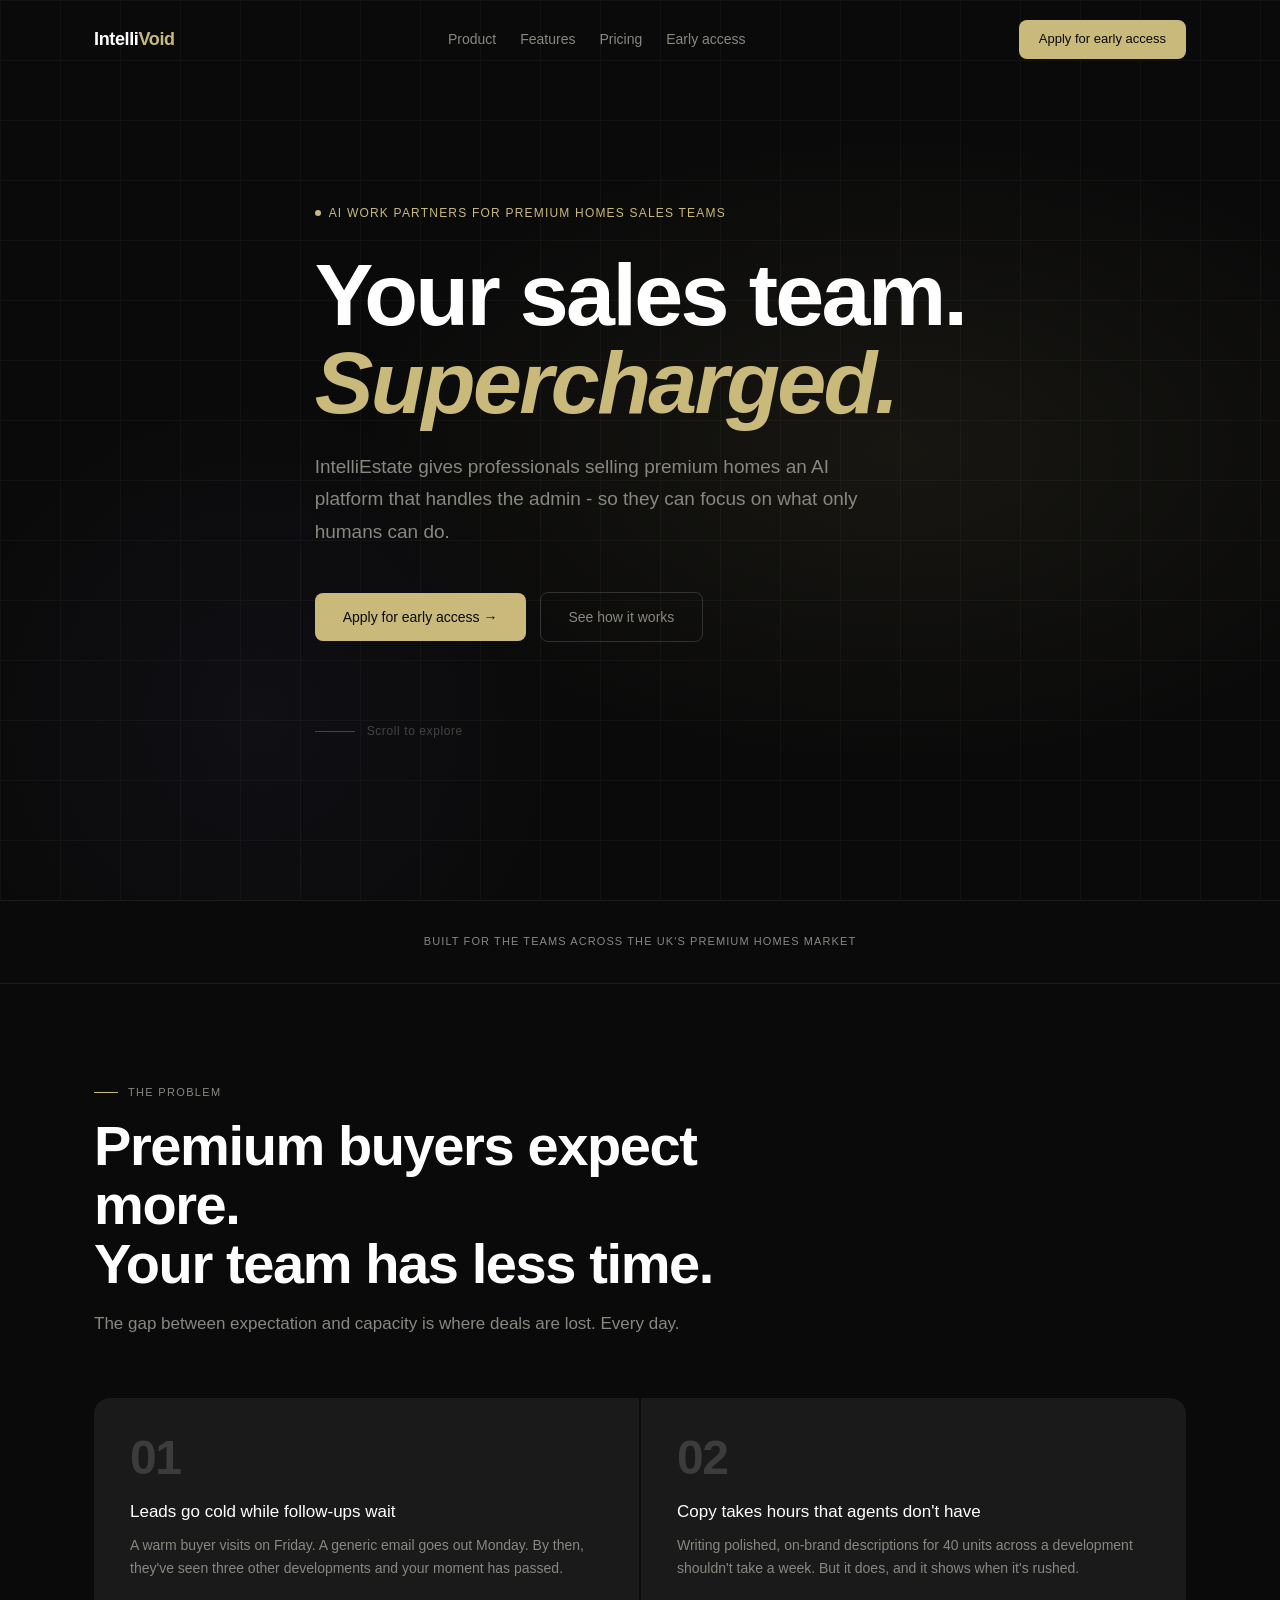
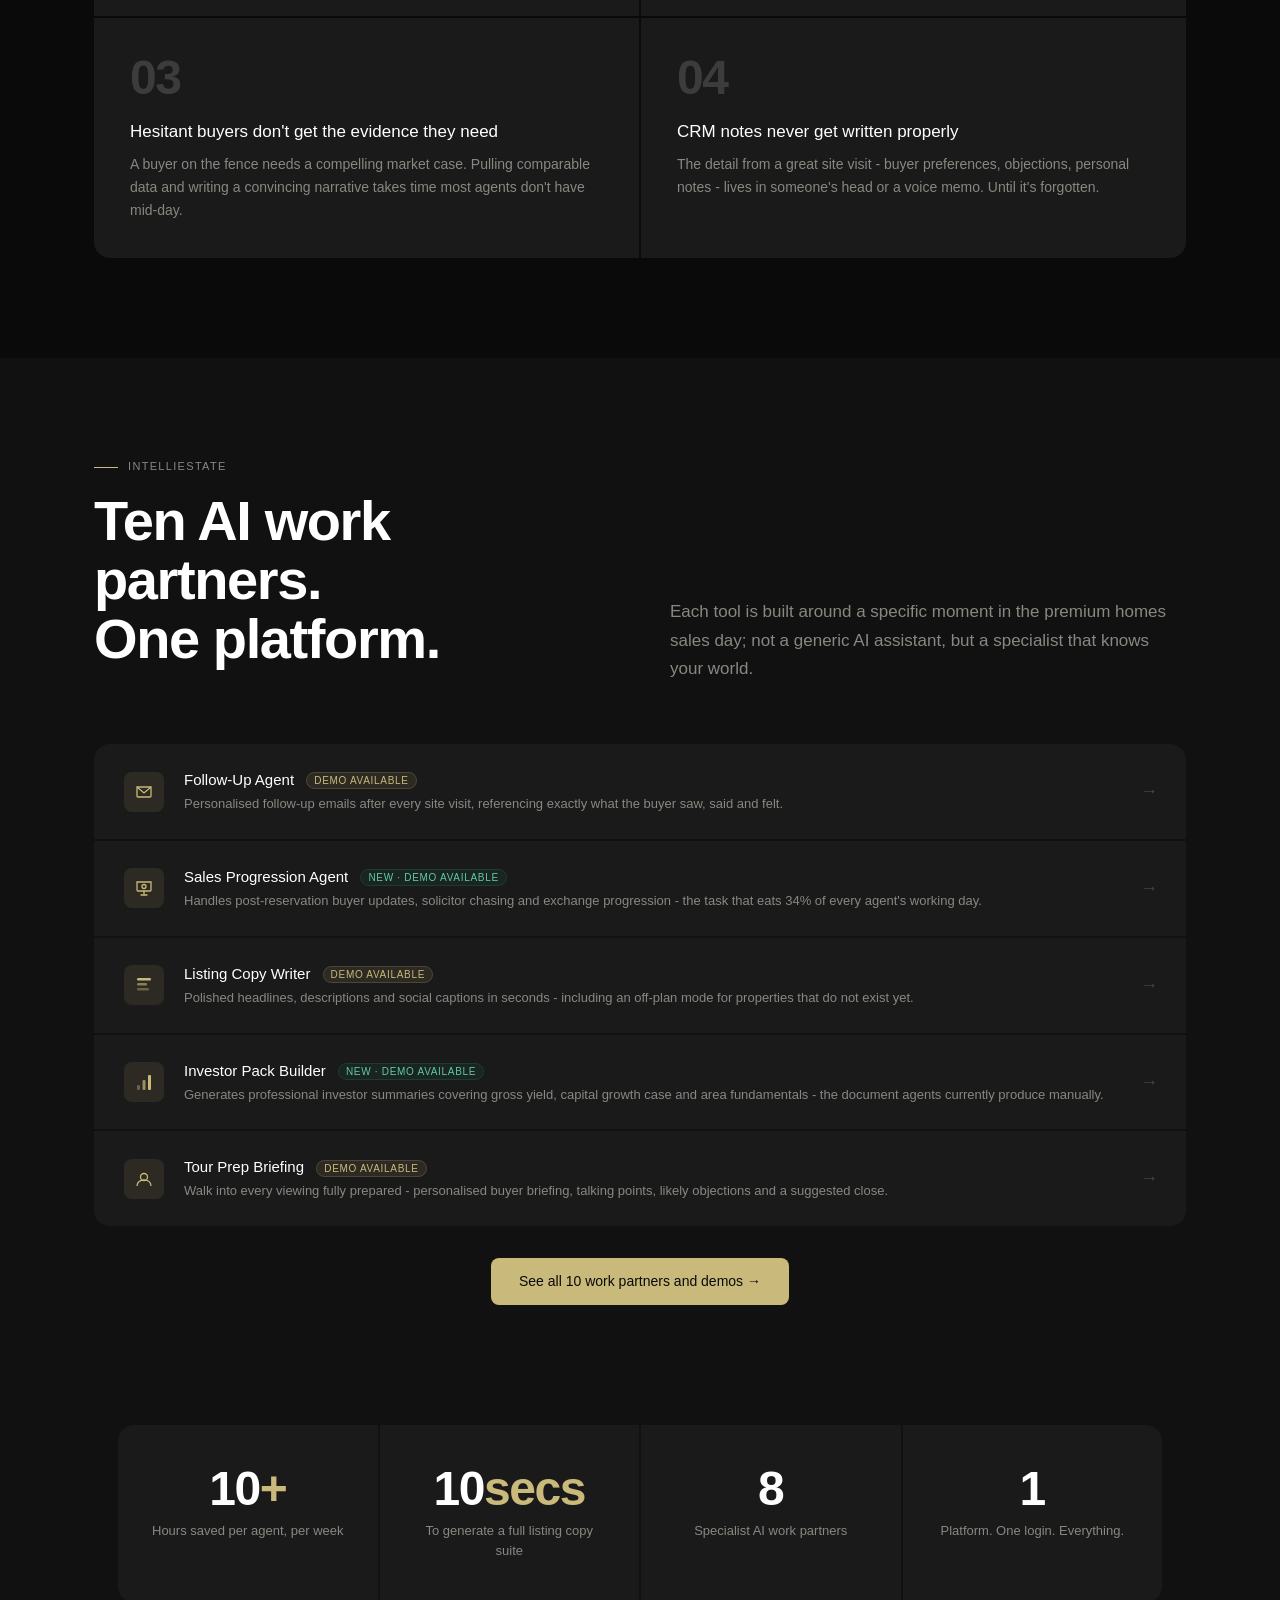
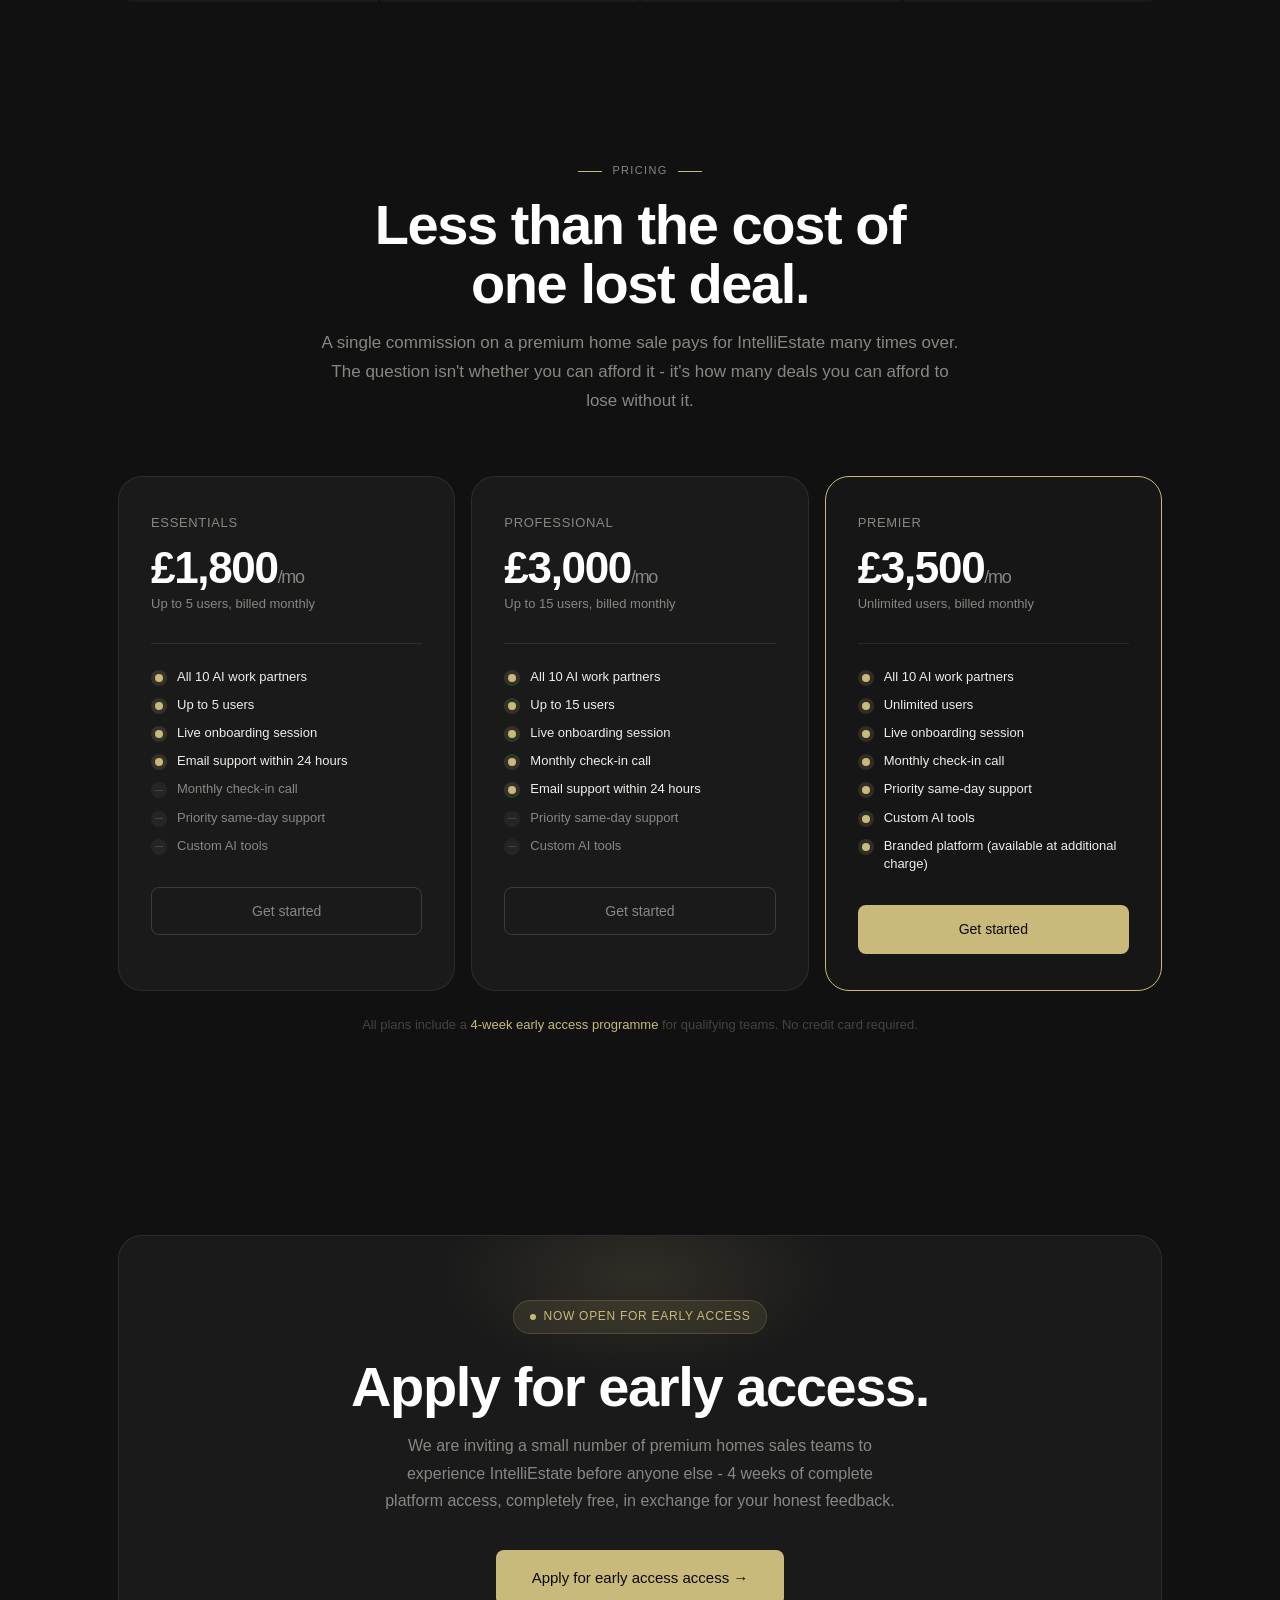
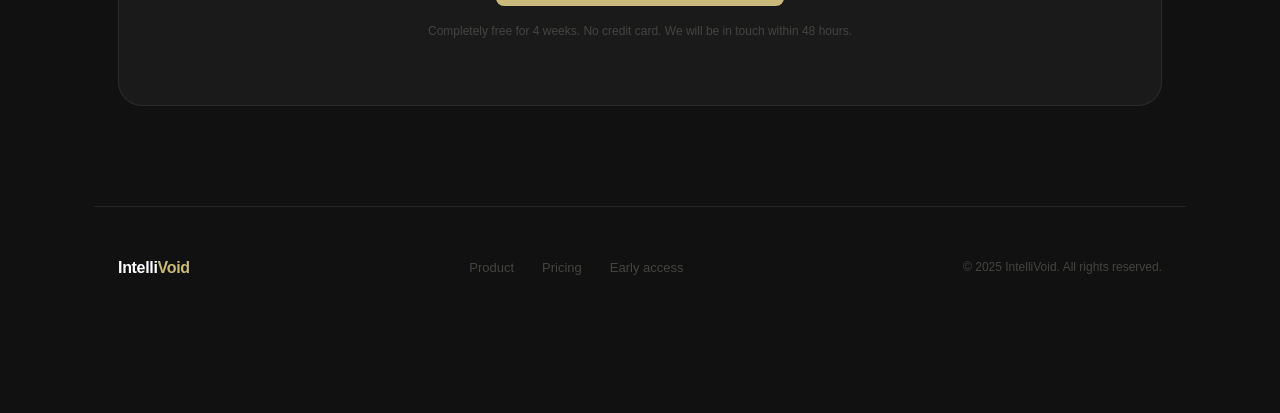
==== index.html @ 0cac4960 "Add files via upload" ====
<!DOCTYPE html>
<html lang="en">
<head>
<meta charset="UTF-8"/>
<meta name="viewport" content="width=device-width, initial-scale=1.0"/>
<title>IntelliVoid - AI Work Partners for Premium Homes Sales Teams</title>
<style>
/* ============================================================
   RESET & BASE
   ============================================================ */
*, *::before, *::after { box-sizing: border-box; margin: 0; padding: 0; }
:root {
  --black: #0A0A0A;
  --off-black: #111111;
  --dark: #161616;
  --card-bg: #1A1A1A;
  --border: rgba(255,255,255,0.08);
  --border-strong: rgba(255,255,255,0.15);
  --white: #FFFFFF;
  --off-white: #F0EEE8;
  --muted: #888780;
  --subtle: #444441;
  --accent: #C9B97A;
  --accent-dark: #A8983F;
  --accent-light: #E8D89A;
  --purple: #7F77DD;
  --radius: 8px;
  --radius-lg: 16px;
  --radius-xl: 24px;
}
html { scroll-behavior: smooth; }
body {
  font-family: -apple-system, BlinkMacSystemFont, 'Segoe UI', 'Helvetica Neue', sans-serif;
  background: var(--black);
  color: var(--white);
  line-height: 1.6;
  overflow-x: hidden;
}
a { text-decoration: none; color: inherit; }
img { max-width: 100%; }

/* ============================================================
   TYPOGRAPHY
   ============================================================ */
.display { font-size: clamp(42px, 7vw, 88px); font-weight: 600; line-height: 1.0; letter-spacing: -0.03em; }
.display-sm { font-size: clamp(32px, 5vw, 56px); font-weight: 600; line-height: 1.05; letter-spacing: -0.025em; }
.heading { font-size: clamp(22px, 3vw, 32px); font-weight: 500; line-height: 1.2; letter-spacing: -0.02em; }
.subheading { font-size: clamp(16px, 2vw, 20px); font-weight: 400; color: var(--muted); line-height: 1.6; }
.label { font-size: 11px; font-weight: 500; letter-spacing: 0.12em; text-transform: uppercase; color: var(--muted); }
.body-text { font-size: 15px; color: var(--muted); line-height: 1.75; }
.accent-text { color: var(--accent); }

/* ============================================================
   LAYOUT
   ============================================================ */
.container { max-width: 1140px; margin: 0 auto; padding: 0 24px; }
.section { padding: 100px 0; }
.section-sm { padding: 60px 0; }

/* ============================================================
   NAV
   ============================================================ */
nav {
  position: fixed; top: 0; left: 0; right: 0; z-index: 100;
  padding: 20px 0;
  border-bottom: 1px solid transparent;
  transition: all 0.3s;
}
nav.scrolled {
  background: rgba(10,10,10,0.95);
  backdrop-filter: blur(12px);
  border-bottom-color: var(--border);
  padding: 14px 0;
}
.nav-inner { display: flex; align-items: center; justify-content: space-between; }
.nav-logo { font-size: 18px; font-weight: 600; letter-spacing: -0.02em; }
.nav-logo span { color: var(--accent); }
.nav-links { display: flex; align-items: center; gap: 24px; flex-wrap: nowrap; }
.nav-link { font-size: 14px; color: var(--muted); transition: color 0.2s; }
.nav-link:hover { color: var(--white); }
.nav-cta {
  font-size: 13px; font-weight: 500;
  padding: 9px 20px;
  background: var(--accent);
  color: var(--black);
  border-radius: var(--radius);
  transition: all 0.2s;
}
.nav-cta:hover { background: var(--accent-light); }
.nav-mobile-hide { display: flex; }

/* ============================================================
   HERO
   ============================================================ */
.hero {
  min-height: 100vh;
  display: flex; align-items: center;
  padding: 120px 0 80px;
  position: relative;
  overflow: hidden;
}
.hero-bg {
  position: absolute; inset: 0; z-index: 0;
  background:
    radial-gradient(ellipse 60% 50% at 70% 50%, rgba(201,185,122,0.07) 0%, transparent 70%),
    radial-gradient(ellipse 40% 60% at 20% 80%, rgba(127,119,221,0.05) 0%, transparent 60%);
}
.hero-grid {
  position: absolute; inset: 0; z-index: 0; opacity: 0.03;
  background-image: linear-gradient(var(--white) 1px, transparent 1px), linear-gradient(90deg, var(--white) 1px, transparent 1px);
  background-size: 60px 60px;
}
.hero-content { position: relative; z-index: 1; max-width: 800px; }
.hero-eyebrow { display: inline-flex; align-items: center; gap: 8px; margin-bottom: 28px; }
.hero-eyebrow-dot { width: 6px; height: 6px; border-radius: 50%; background: var(--accent); }
.hero-eyebrow-text { font-size: 12px; font-weight: 500; letter-spacing: 0.1em; text-transform: uppercase; color: var(--accent); }
.hero-title { margin-bottom: 24px; }
.hero-title em { font-style: italic; color: var(--accent); }
.hero-sub { font-size: clamp(16px, 2vw, 19px); color: var(--muted); line-height: 1.7; max-width: 560px; margin-bottom: 44px; }
.hero-actions { display: flex; gap: 14px; flex-wrap: wrap; align-items: center; }
.btn-primary {
  display: inline-flex; align-items: center; gap: 8px;
  font-size: 14px; font-weight: 500;
  padding: 13px 28px;
  background: var(--accent);
  color: var(--black);
  border-radius: var(--radius);
  border: none; cursor: pointer;
  transition: all 0.2s;
}
.btn-primary:hover { background: var(--accent-light); transform: translateY(-1px); }
.btn-ghost {
  display: inline-flex; align-items: center; gap: 8px;
  font-size: 14px; font-weight: 400;
  padding: 13px 28px;
  background: transparent;
  color: var(--muted);
  border-radius: var(--radius);
  border: 1px solid var(--border-strong);
  cursor: pointer;
  transition: all 0.2s;
}
.btn-ghost:hover { color: var(--white); border-color: rgba(255,255,255,0.3); }
.hero-scroll { margin-top: 80px; display: flex; align-items: center; gap: 12px; color: var(--subtle); font-size: 12px; letter-spacing: 0.05em; }
.hero-scroll-line { width: 40px; height: 1px; background: var(--subtle); }

/* ============================================================
   LOGOS / SOCIAL PROOF BAR
   ============================================================ */
.proof-bar {
  padding: 32px 0;
  border-top: 1px solid var(--border);
  border-bottom: 1px solid var(--border);
}
.proof-inner { display: flex; align-items: center; gap: 40px; flex-wrap: wrap; justify-content: center; }
.proof-label { font-size: 11px; letter-spacing: 0.1em; text-transform: uppercase; color: var(--muted); white-space: nowrap; }
.proof-divider { width: 1px; height: 20px; background: var(--border); }
.proof-items { display: flex; gap: 40px; flex-wrap: wrap; justify-content: center; }
.proof-item { font-size: 14px; font-weight: 500; color: var(--muted); letter-spacing: -0.01em; }

/* ============================================================
   PROBLEM SECTION
   ============================================================ */
.problem-grid { display: grid; grid-template-columns: 1fr 1fr; gap: 2px; margin-top: 60px; }
.problem-card {
  background: var(--card-bg);
  padding: 36px;
  position: relative;
  overflow: hidden;
}
.problem-card:first-child { border-radius: var(--radius-lg) 0 0 0; }
.problem-card:nth-child(2) { border-radius: 0 var(--radius-lg) 0 0; }
.problem-card:nth-child(3) { border-radius: 0 0 0 var(--radius-lg); }
.problem-card:last-child { border-radius: 0 0 var(--radius-lg) 0; }
.problem-num { font-size: 48px; font-weight: 600; color: var(--border-strong); line-height: 1; margin-bottom: 16px; letter-spacing: -0.03em; }
.problem-title { font-size: 17px; font-weight: 500; color: var(--white); margin-bottom: 8px; }
.problem-text { font-size: 14px; color: var(--muted); line-height: 1.65; }

/* ============================================================
   PRODUCT SECTION
   ============================================================ */
.product-header { display: grid; grid-template-columns: 1fr 1fr; gap: 60px; align-items: end; margin-bottom: 60px; }
.tools-list { display: flex; flex-direction: column; gap: 2px; }
.tool-item {
  display: flex; align-items: center; gap: 20px;
  padding: 24px 28px;
  background: var(--card-bg);
  border-radius: 0;
  cursor: pointer;
  transition: all 0.2s;
  border-left: 2px solid transparent;
}
.tool-item:first-child { border-radius: var(--radius-lg) var(--radius-lg) 0 0; }
.tool-item:last-child { border-radius: 0 0 var(--radius-lg) var(--radius-lg); }
.tool-item:hover, .tool-item.active { background: #1F1F1F; border-left-color: var(--accent); }
.tool-icon-wrap {
  width: 40px; height: 40px; border-radius: var(--radius);
  background: rgba(201,185,122,0.1);
  display: flex; align-items: center; justify-content: center;
  flex-shrink: 0;
}
.tool-info { flex: 1; }
.tool-item-name { font-size: 15px; font-weight: 500; color: var(--white); margin-bottom: 2px; }
.tool-item-desc { font-size: 13px; color: var(--muted); }
.tool-arrow { color: var(--subtle); font-size: 18px; transition: transform 0.2s; }
.tool-item:hover .tool-arrow, .tool-item.active .tool-arrow { transform: translateX(3px); color: var(--accent); }

/* ============================================================
   DEMO PREVIEW
   ============================================================ */
.demo-wrap {
  background: var(--card-bg);
  border: 1px solid var(--border);
  border-radius: var(--radius-xl);
  overflow: hidden;
  margin-top: 60px;
}
.demo-bar { background: var(--dark); padding: 14px 20px; display: flex; align-items: center; gap: 8px; border-bottom: 1px solid var(--border); }
.demo-dot { width: 10px; height: 10px; border-radius: 50%; }
.demo-url { flex: 1; background: rgba(255,255,255,0.05); border-radius: 6px; padding: 5px 14px; font-size: 12px; color: var(--subtle); margin: 0 12px; }
.demo-inner { padding: 32px; display: grid; grid-template-columns: 1fr 1fr; gap: 24px; }
.demo-input-group { display: flex; flex-direction: column; gap: 14px; }
.demo-label { font-size: 11px; text-transform: uppercase; letter-spacing: 0.08em; color: var(--muted); margin-bottom: 4px; }
.demo-input {
  background: rgba(255,255,255,0.05);
  border: 1px solid var(--border);
  border-radius: var(--radius);
  padding: 10px 14px;
  font-size: 13px;
  color: var(--muted);
}
.demo-output-group { display: flex; flex-direction: column; gap: 10px; }
.demo-output-block {
  background: rgba(201,185,122,0.06);
  border: 1px solid rgba(201,185,122,0.15);
  border-radius: var(--radius);
  padding: 14px 16px;
}
.demo-output-label { font-size: 10px; text-transform: uppercase; letter-spacing: 0.1em; color: var(--accent); margin-bottom: 6px; }
.demo-output-text { font-size: 13px; color: var(--off-white); line-height: 1.55; }

/* ============================================================
   STATS
   ============================================================ */
.stats-grid { display: grid; grid-template-columns: repeat(4, 1fr); gap: 2px; margin-top: 60px; }
.stat-card { background: var(--card-bg); padding: 40px 32px; text-align: center; }
.stat-card:first-child { border-radius: var(--radius-lg) 0 0 var(--radius-lg); }
.stat-card:last-child { border-radius: 0 var(--radius-lg) var(--radius-lg) 0; }
.stat-num { font-size: 48px; font-weight: 600; letter-spacing: -0.03em; color: var(--white); line-height: 1; margin-bottom: 8px; }
.stat-num span { color: var(--accent); }
.stat-label { font-size: 13px; color: var(--muted); }

/* ============================================================
   PRICING
   ============================================================ */
.pricing-grid { display: grid; grid-template-columns: repeat(3, 1fr); gap: 16px; margin-top: 60px; }
.pricing-card {
  background: var(--card-bg);
  border: 1px solid var(--border);
  border-radius: var(--radius-xl);
  padding: 36px 32px;
  position: relative;
  transition: border-color 0.2s;
}
.pricing-card:hover { border-color: var(--border-strong); }
.pricing-card.featured {
  background: var(--dark);
  border: 1px solid var(--accent);
}
.pricing-badge {
  position: absolute; top: -12px; left: 50%; transform: translateX(-50%);
  background: var(--accent); color: var(--black);
  font-size: 11px; font-weight: 600; letter-spacing: 0.06em; text-transform: uppercase;
  padding: 4px 14px; border-radius: 999px;
  white-space: nowrap;
}
.pricing-tier { font-size: 13px; font-weight: 500; letter-spacing: 0.05em; text-transform: uppercase; color: var(--muted); margin-bottom: 12px; }
.pricing-price { font-size: 44px; font-weight: 600; letter-spacing: -0.03em; line-height: 1; margin-bottom: 4px; }
.pricing-price span { font-size: 18px; font-weight: 400; color: var(--muted); }
.pricing-cadence { font-size: 13px; color: var(--muted); margin-bottom: 28px; }
.pricing-divider { height: 1px; background: var(--border); margin-bottom: 24px; }
.pricing-features { display: flex; flex-direction: column; gap: 10px; margin-bottom: 32px; }
.pricing-feat { display: flex; gap: 10px; align-items: flex-start; }
.feat-icon { width: 16px; height: 16px; border-radius: 50%; display: flex; align-items: center; justify-content: center; flex-shrink: 0; margin-top: 2px; }
.feat-icon-on { background: rgba(201,185,122,0.15); }
.feat-icon-off { background: rgba(255,255,255,0.05); }
.feat-check { width: 8px; height: 8px; border-radius: 50%; background: var(--accent); }
.feat-dash { width: 8px; height: 1px; background: var(--subtle); }
.feat-text { font-size: 13px; color: var(--muted); line-height: 1.4; }
.feat-text.on { color: var(--off-white); }
.pricing-cta {
  display: block; text-align: center;
  font-size: 14px; font-weight: 500;
  padding: 12px 24px;
  border-radius: var(--radius);
  border: 1px solid var(--border-strong);
  color: var(--muted);
  transition: all 0.2s;
  cursor: pointer;
}
.pricing-cta:hover { color: var(--white); border-color: rgba(255,255,255,0.3); }
.pricing-cta.featured-cta {
  background: var(--accent);
  color: var(--black);
  border-color: transparent;
}
.pricing-cta.featured-cta:hover { background: var(--accent-light); }
.pricing-note { text-align: center; margin-top: 24px; font-size: 13px; color: var(--subtle); }
.pricing-note a { color: var(--accent); }

/* ============================================================
   FOUNDING PARTNER SECTION
   ============================================================ */
.founding-wrap {
  background: var(--card-bg);
  border: 1px solid var(--border);
  border-radius: var(--radius-xl);
  padding: 64px;
  text-align: center;
  position: relative;
  overflow: hidden;
}
.founding-glow {
  position: absolute; top: -60px; left: 50%; transform: translateX(-50%);
  width: 400px; height: 200px;
  background: radial-gradient(ellipse, rgba(201,185,122,0.12) 0%, transparent 70%);
  pointer-events: none;
}
.founding-badge {
  display: inline-flex; align-items: center; gap: 8px;
  background: rgba(201,185,122,0.1);
  border: 1px solid rgba(201,185,122,0.2);
  border-radius: 999px;
  padding: 6px 16px;
  margin-bottom: 24px;
}
.founding-badge-dot { width: 6px; height: 6px; border-radius: 50%; background: var(--accent); animation: pulse 2s infinite; }
@keyframes pulse { 0%,100%{opacity:1} 50%{opacity:0.4} }
.founding-badge-text { font-size: 12px; font-weight: 500; letter-spacing: 0.06em; text-transform: uppercase; color: var(--accent); }
.founding-title { margin-bottom: 16px; }
.founding-sub { font-size: 16px; color: var(--muted); max-width: 520px; margin: 0 auto 36px; line-height: 1.7; }
.founding-form { display: flex; gap: 10px; max-width: 480px; margin: 0 auto 16px; }
.founding-input {
  flex: 1; padding: 13px 18px;
  background: rgba(255,255,255,0.05);
  border: 1px solid var(--border-strong);
  border-radius: var(--radius);
  color: var(--white); font-size: 14px;
  outline: none; transition: border-color 0.2s;
}
.founding-input::placeholder { color: var(--subtle); }
.founding-input:focus { border-color: var(--accent); }
.founding-disclaimer { font-size: 12px; color: var(--subtle); }

/* ============================================================
   FOOTER
   ============================================================ */
footer {
  padding: 48px 0 32px;
  border-top: 1px solid var(--border);
}
.footer-inner { display: flex; align-items: center; justify-content: space-between; flex-wrap: wrap; gap: 20px; }
.footer-logo { font-size: 16px; font-weight: 600; letter-spacing: -0.02em; }
.footer-logo span { color: var(--accent); }
.footer-links { display: flex; gap: 28px; }
.footer-link { font-size: 13px; color: var(--subtle); transition: color 0.2s; }
.footer-link:hover { color: var(--muted); }
.footer-copy { font-size: 12px; color: var(--subtle); }

/* ============================================================
   SECTION HEADERS
   ============================================================ */
.section-header { max-width: 640px; }
.section-header-centered { max-width: 640px; margin: 0 auto; text-align: center; }
.section-eyebrow { display: flex; align-items: center; gap: 10px; margin-bottom: 16px; }
.section-eyebrow-centered { justify-content: center; }
.section-eyebrow-line { width: 24px; height: 1px; background: var(--accent); }
.section-title { margin-bottom: 16px; }
.section-sub { font-size: 17px; color: var(--muted); line-height: 1.7; }

/* ============================================================
   RESPONSIVE
   ============================================================ */
@media (max-width: 768px) {
  .nav-mobile-hide { display: none; }
  .problem-grid { grid-template-columns: 1fr; }
  .problem-card:first-child { border-radius: var(--radius-lg) var(--radius-lg) 0 0; }
  .problem-card:nth-child(2) { border-radius: 0; }
  .problem-card:nth-child(3) { border-radius: 0; }
  .problem-card:last-child { border-radius: 0 0 var(--radius-lg) var(--radius-lg); }
  .product-header { grid-template-columns: 1fr; gap: 32px; }
  .demo-inner { grid-template-columns: 1fr; }
  .stats-grid { grid-template-columns: repeat(2, 1fr); }
  .stat-card:first-child { border-radius: var(--radius-lg) 0 0 0; }
  .stat-card:nth-child(2) { border-radius: 0 var(--radius-lg) 0 0; }
  .stat-card:nth-child(3) { border-radius: 0 0 0 var(--radius-lg); }
  .stat-card:last-child { border-radius: 0 0 var(--radius-lg) 0; }
  .pricing-grid { grid-template-columns: 1fr; }
  .founding-wrap { padding: 40px 24px; }
  .founding-form { flex-direction: column; }
  .footer-inner { flex-direction: column; align-items: flex-start; }
  .section { padding: 70px 0; }
}
</style>
</head>
<body>

<!-- NAV -->
<nav id="nav">
  <div class="container">
    <div class="nav-inner">
      <div class="nav-logo">Intelli<span>Void</span></div>
      <div class="nav-links nav-mobile-hide">
        <a href="#product" class="nav-link">Product</a>
        <a href="features.html" class="nav-link">Features</a>
        <a href="#pricing" class="nav-link">Pricing</a>
        <a href="#founding" class="nav-link">Early access</a>
      </div>
      <a href="#founding" class="nav-cta nav-mobile-hide">Apply for early access</a>
    </div>
  </div>
</nav>

<!-- HERO -->
<section class="hero">
  <div class="hero-bg"></div>
  <div class="hero-grid"></div>
  <div class="container">
    <div class="hero-content">
      <div class="hero-eyebrow">
        <div class="hero-eyebrow-dot"></div>
        <div class="hero-eyebrow-text">AI work partners for premium homes sales teams</div>
      </div>
      <h1 class="display hero-title">
        Your sales team.<br>
        <em>Supercharged.</em>
      </h1>
      <p class="hero-sub">IntelliEstate gives professionals selling premium homes an AI platform that handles the admin - so they can focus on what only humans can do.</p>
      <div class="hero-actions">
        <a href="#founding" class="btn-primary">Apply for early access →</a>
        <a href="#product" class="btn-ghost">See how it works</a>
      </div>
      <div class="hero-scroll">
        <div class="hero-scroll-line"></div>
        Scroll to explore
      </div>
    </div>
  </div>
</section>

<!-- PROOF BAR -->
<div class="proof-bar">
  <div class="container">
    <div class="proof-inner">
      <div class="proof-label">Built for the teams across the UK's premium homes market</div>
    </div>
  </div>
</div>

<!-- PROBLEM -->
<section class="section" id="problem">
  <div class="container">
    <div class="section-header">
      <div class="section-eyebrow">
        <div class="section-eyebrow-line"></div>
        <div class="label">The problem</div>
      </div>
      <h2 class="display-sm section-title">Premium buyers expect more.<br>Your team has less time.</h2>
      <p class="section-sub">The gap between expectation and capacity is where deals are lost. Every day.</p>
    </div>
    <div class="problem-grid">
      <div class="problem-card">
        <div class="problem-num">01</div>
        <div class="problem-title">Leads go cold while follow-ups wait</div>
        <div class="problem-text">A warm buyer visits on Friday. A generic email goes out Monday. By then, they've seen three other developments and your moment has passed.</div>
      </div>
      <div class="problem-card">
        <div class="problem-num">02</div>
        <div class="problem-title">Copy takes hours that agents don't have</div>
        <div class="problem-text">Writing polished, on-brand descriptions for 40 units across a development shouldn't take a week. But it does, and it shows when it's rushed.</div>
      </div>
      <div class="problem-card">
        <div class="problem-num">03</div>
        <div class="problem-title">Hesitant buyers don't get the evidence they need</div>
        <div class="problem-text">A buyer on the fence needs a compelling market case. Pulling comparable data and writing a convincing narrative takes time most agents don't have mid-day.</div>
      </div>
      <div class="problem-card">
        <div class="problem-num">04</div>
        <div class="problem-title">CRM notes never get written properly</div>
        <div class="problem-text">The detail from a great site visit - buyer preferences, objections, personal notes - lives in someone's head or a voice memo. Until it's forgotten.</div>
      </div>
    </div>
  </div>
</section>

<!-- PRODUCT -->
<section class="section" id="product" style="background: var(--off-black); margin: 0; padding: 100px 0;">
  <div class="container">
    <div class="product-header">
      <div>
        <div class="section-eyebrow">
          <div class="section-eyebrow-line"></div>
          <div class="label">IntelliEstate</div>
        </div>
        <h2 class="display-sm section-title">Ten AI work partners.<br>One platform.</h2>
      </div>
      <p class="section-sub">Each tool is built around a specific moment in the premium homes sales day; not a generic AI assistant, but a specialist that knows your world.</p>
    </div>

    <div class="tools-list">

      <a href="features.html" style="text-decoration:none;color:inherit;" class="tool-item">
        <div class="tool-icon-wrap">
          <svg width="18" height="18" viewBox="0 0 18 18" fill="none"><path d="M2 4h14v9a1 1 0 01-1 1H3a1 1 0 01-1-1V4z" stroke="#C9B97A" stroke-width="1.3" fill="none"/><path d="M2 4l7 6 7-6" stroke="#C9B97A" stroke-width="1.3" fill="none"/></svg>
        </div>
        <div class="tool-info">
          <div class="tool-item-name">Follow-Up Agent <span style="font-size:10px;font-weight:500;letter-spacing:0.07em;text-transform:uppercase;color:var(--accent);background:rgba(201,185,122,0.1);border:1px solid rgba(201,185,122,0.2);border-radius:999px;padding:2px 7px;margin-left:8px;vertical-align:middle;">Demo available</span></div>
          <div class="tool-item-desc">Personalised follow-up emails after every site visit, referencing exactly what the buyer saw, said and felt.</div>
        </div>
        <div class="tool-arrow">&#8594;</div>
      </a>

      <a href="features.html" style="text-decoration:none;color:inherit;" class="tool-item">
        <div class="tool-icon-wrap">
          <svg width="18" height="18" viewBox="0 0 18 18" fill="none"><path d="M2 3h14v8a1 1 0 01-1 1H3a1 1 0 01-1-1V3z" stroke="#C9B97A" stroke-width="1.3" fill="none"/><path d="M9 12v4M6 16h6" stroke="#C9B97A" stroke-width="1.3" stroke-linecap="round" fill="none"/><circle cx="9" cy="7.5" r="2" stroke="#C9B97A" stroke-width="1.3" fill="none"/></svg>
        </div>
        <div class="tool-info">
          <div class="tool-item-name">Sales Progression Agent <span style="font-size:10px;font-weight:500;letter-spacing:0.07em;text-transform:uppercase;color:#5DCAA5;background:rgba(29,158,117,0.08);border:1px solid rgba(29,158,117,0.2);border-radius:999px;padding:2px 7px;margin-left:8px;vertical-align:middle;">New &middot; Demo available</span></div>
          <div class="tool-item-desc">Handles post-reservation buyer updates, solicitor chasing and exchange progression - the task that eats 34% of every agent's working day.</div>
        </div>
        <div class="tool-arrow">&#8594;</div>
      </a>

      <a href="features.html" style="text-decoration:none;color:inherit;" class="tool-item">
        <div class="tool-icon-wrap">
          <svg width="18" height="18" viewBox="0 0 18 18" fill="none"><rect x="2" y="2" width="14" height="2.5" rx="1.25" fill="#C9B97A"/><rect x="2" y="7" width="10" height="2.5" rx="1.25" fill="#C9B97A" opacity="0.6"/><rect x="2" y="12" width="12" height="2.5" rx="1.25" fill="#C9B97A" opacity="0.4"/></svg>
        </div>
        <div class="tool-info">
          <div class="tool-item-name">Listing Copy Writer <span style="font-size:10px;font-weight:500;letter-spacing:0.07em;text-transform:uppercase;color:var(--accent);background:rgba(201,185,122,0.1);border:1px solid rgba(201,185,122,0.2);border-radius:999px;padding:2px 7px;margin-left:8px;vertical-align:middle;">Demo available</span></div>
          <div class="tool-item-desc">Polished headlines, descriptions and social captions in seconds - including an off-plan mode for properties that do not exist yet.</div>
        </div>
        <div class="tool-arrow">&#8594;</div>
      </a>

      <a href="features.html" style="text-decoration:none;color:inherit;" class="tool-item">
        <div class="tool-icon-wrap">
          <svg width="18" height="18" viewBox="0 0 18 18" fill="none"><rect x="2" y="12" width="3" height="5" rx="1" fill="#C9B97A" opacity="0.4"/><rect x="7.5" y="7" width="3" height="10" rx="1" fill="#C9B97A" opacity="0.7"/><rect x="13" y="2" width="3" height="15" rx="1" fill="#C9B97A"/></svg>
        </div>
        <div class="tool-info">
          <div class="tool-item-name">Investor Pack Builder <span style="font-size:10px;font-weight:500;letter-spacing:0.07em;text-transform:uppercase;color:#5DCAA5;background:rgba(29,158,117,0.08);border:1px solid rgba(29,158,117,0.2);border-radius:999px;padding:2px 7px;margin-left:8px;vertical-align:middle;">New &middot; Demo available</span></div>
          <div class="tool-item-desc">Generates professional investor summaries covering gross yield, capital growth case and area fundamentals - the document agents currently produce manually.</div>
        </div>
        <div class="tool-arrow">&#8594;</div>
      </a>

      <a href="features.html" style="text-decoration:none;color:inherit;" class="tool-item">
        <div class="tool-icon-wrap">
          <svg width="18" height="18" viewBox="0 0 18 18" fill="none"><circle cx="9" cy="7" r="3.5" stroke="#C9B97A" stroke-width="1.3" fill="none"/><path d="M2 16c0-3.866 3.134-6 7-6s7 2.134 7 6" stroke="#C9B97A" stroke-width="1.3" fill="none"/></svg>
        </div>
        <div class="tool-info">
          <div class="tool-item-name">Tour Prep Briefing <span style="font-size:10px;font-weight:500;letter-spacing:0.07em;text-transform:uppercase;color:var(--accent);background:rgba(201,185,122,0.1);border:1px solid rgba(201,185,122,0.2);border-radius:999px;padding:2px 7px;margin-left:8px;vertical-align:middle;">Demo available</span></div>
          <div class="tool-item-desc">Walk into every viewing fully prepared - personalised buyer briefing, talking points, likely objections and a suggested close.</div>
        </div>
        <div class="tool-arrow">&#8594;</div>
      </a>

    </div>

    <div style="text-align:center;margin-top:32px;">
      <a href="features.html" style="display:inline-flex;align-items:center;gap:8px;font-size:14px;font-weight:500;color:var(--black);background:var(--accent);padding:12px 28px;border-radius:var(--radius);text-decoration:none;transition:background 0.2s;" onmouseover="this.style.background='#E8D89A'" onmouseout="this.style.background='#C9B97A'">See all 10 work partners and demos &rarr;</a>
    </div>

<!-- STATS -->
<section class="section-sm">
  <div class="container">
    <div class="stats-grid">
      <div class="stat-card">
        <div class="stat-num">10<span>+</span></div>
        <div class="stat-label">Hours saved per agent, per week</div>
      </div>
      <div class="stat-card">
        <div class="stat-num">10<span>secs</span></div>
        <div class="stat-label">To generate a full listing copy suite</div>
      </div>
      <div class="stat-card">
        <div class="stat-num">8</div>
        <div class="stat-label">Specialist AI work partners</div>
      </div>
      <div class="stat-card">
        <div class="stat-num">1</div>
        <div class="stat-label">Platform. One login. Everything.</div>
      </div>
    </div>
  </div>
</section>

<!-- PRICING -->
<section class="section" id="pricing" style="background: var(--off-black); margin: 0; padding: 100px 0;">
  <div class="container">
    <div class="section-header-centered">
      <div class="section-eyebrow section-eyebrow-centered">
        <div class="section-eyebrow-line"></div>
        <div class="label">Pricing</div>
        <div class="section-eyebrow-line"></div>
      </div>
      <h2 class="display-sm section-title">Less than the cost of<br>one lost deal.</h2>
      <p class="section-sub">A single commission on a premium home sale pays for IntelliEstate many times over. The question isn't whether you can afford it - it's how many deals you can afford to lose without it.</p>
    </div>

    <div class="pricing-grid" style="grid-template-columns: repeat(auto-fit, minmax(220px, 1fr));">

      <div class="pricing-card">
        <div class="pricing-tier">Essentials</div>
        <div class="pricing-price">£1,800<span>/mo</span></div>
        <div class="pricing-cadence">Up to 5 users, billed monthly</div>
        <div class="pricing-divider"></div>
        <div class="pricing-features">
          <div class="pricing-feat"><div class="feat-icon feat-icon-on"><div class="feat-check"></div></div><div class="feat-text on">All 10 AI work partners</div></div>
          <div class="pricing-feat"><div class="feat-icon feat-icon-on"><div class="feat-check"></div></div><div class="feat-text on">Up to 5 users</div></div>
          <div class="pricing-feat"><div class="feat-icon feat-icon-on"><div class="feat-check"></div></div><div class="feat-text on">Live onboarding session</div></div>
          <div class="pricing-feat"><div class="feat-icon feat-icon-on"><div class="feat-check"></div></div><div class="feat-text on">Email support within 24 hours</div></div>
          <div class="pricing-feat"><div class="feat-icon feat-icon-off"><div class="feat-dash"></div></div><div class="feat-text">Monthly check-in call</div></div>
          <div class="pricing-feat"><div class="feat-icon feat-icon-off"><div class="feat-dash"></div></div><div class="feat-text">Priority same-day support</div></div>
          <div class="pricing-feat"><div class="feat-icon feat-icon-off"><div class="feat-dash"></div></div><div class="feat-text">Custom AI tools</div></div>
        </div>
        <a href="#founding" class="pricing-cta">Get started</a>
      </div>

      <div class="pricing-card">
        <div class="pricing-tier">Professional</div>
        <div class="pricing-price">£3,000<span>/mo</span></div>
        <div class="pricing-cadence">Up to 15 users, billed monthly</div>
        <div class="pricing-divider"></div>
        <div class="pricing-features">
          <div class="pricing-feat"><div class="feat-icon feat-icon-on"><div class="feat-check"></div></div><div class="feat-text on">All 10 AI work partners</div></div>
          <div class="pricing-feat"><div class="feat-icon feat-icon-on"><div class="feat-check"></div></div><div class="feat-text on">Up to 15 users</div></div>
          <div class="pricing-feat"><div class="feat-icon feat-icon-on"><div class="feat-check"></div></div><div class="feat-text on">Live onboarding session</div></div>
          <div class="pricing-feat"><div class="feat-icon feat-icon-on"><div class="feat-check"></div></div><div class="feat-text on">Monthly check-in call</div></div>
          <div class="pricing-feat"><div class="feat-icon feat-icon-on"><div class="feat-check"></div></div><div class="feat-text on">Email support within 24 hours</div></div>
          <div class="pricing-feat"><div class="feat-icon feat-icon-off"><div class="feat-dash"></div></div><div class="feat-text">Priority same-day support</div></div>
          <div class="pricing-feat"><div class="feat-icon feat-icon-off"><div class="feat-dash"></div></div><div class="feat-text">Custom AI tools</div></div>
        </div>
        <a href="#founding" class="pricing-cta">Get started</a>
      </div>

      <div class="pricing-card featured">
        <div class="pricing-tier">Premier</div>
        <div class="pricing-price">£3,500<span>/mo</span></div>
        <div class="pricing-cadence">Unlimited users, billed monthly</div>
        <div class="pricing-divider"></div>
        <div class="pricing-features">
          <div class="pricing-feat"><div class="feat-icon feat-icon-on"><div class="feat-check"></div></div><div class="feat-text on">All 10 AI work partners</div></div>
          <div class="pricing-feat"><div class="feat-icon feat-icon-on"><div class="feat-check"></div></div><div class="feat-text on">Unlimited users</div></div>
          <div class="pricing-feat"><div class="feat-icon feat-icon-on"><div class="feat-check"></div></div><div class="feat-text on">Live onboarding session</div></div>
          <div class="pricing-feat"><div class="feat-icon feat-icon-on"><div class="feat-check"></div></div><div class="feat-text on">Monthly check-in call</div></div>
          <div class="pricing-feat"><div class="feat-icon feat-icon-on"><div class="feat-check"></div></div><div class="feat-text on">Priority same-day support</div></div>
          <div class="pricing-feat"><div class="feat-icon feat-icon-on"><div class="feat-check"></div></div><div class="feat-text on">Custom AI tools</div></div>
          <div class="pricing-feat"><div class="feat-icon feat-icon-on"><div class="feat-check"></div></div><div class="feat-text on">Branded platform (available at additional charge)</div></div>
        </div>
        <a href="#founding" class="pricing-cta featured-cta">Get started</a>
      </div>

    </div>
    <div class="pricing-note">All plans include a <a href="#founding">4-week early access programme</a> for qualifying teams. No credit card required.</div>
  </div>
</section>

<!-- FOUNDING PARTNER -->
<section class="section" id="founding">
  <div class="container">
    <div class="founding-wrap">
      <div class="founding-glow"></div>
      <div class="founding-badge">
        <div class="founding-badge-dot"></div>
        <div class="founding-badge-text">Now open for early access</div>
      </div>
      <h2 class="display-sm founding-title">Apply for early access.</h2>
      <p class="founding-sub">We are inviting a small number of premium homes sales teams to experience IntelliEstate before anyone else - 4 weeks of complete platform access, completely free, in exchange for your honest feedback.</p>
      <div style="margin-bottom:16px;">
        <a href="https://tally.so/r/68O1JY" target="_blank" class="btn-primary" style="display:inline-flex;align-items:center;gap:8px;font-size:15px;font-weight:500;padding:16px 36px;background:var(--accent);color:var(--black);border-radius:var(--radius);text-decoration:none;transition:all 0.2s;" onmouseover="this.style.background='#E8D89A'" onmouseout="this.style.background='#C9B97A'">Apply for early access access &#8594;</a>
      </div>
      <div class="founding-disclaimer">Completely free for 4 weeks. No credit card. We will be in touch within 48 hours.</div>
    </div>
  </div>
</section>

<!-- FOOTER -->
<footer>
  <div class="container">
    <div class="footer-inner">
      <div class="footer-logo">Intelli<span>Void</span></div>
      <div class="footer-links">
        <a href="#product" class="footer-link">Product</a>
        <a href="#pricing" class="footer-link">Pricing</a>
        <a href="#founding" class="footer-link">Early access</a>
      </div>
      <div class="footer-copy">© 2025 IntelliVoid. All rights reserved.</div>
    </div>
  </div>
</footer>

<script>
// Tool items link to features page

// Tool hover
document.querySelectorAll('.tool-item').forEach(item => {
  item.addEventListener('click', () => {
    document.querySelectorAll('.tool-item').forEach(i => i.classList.remove('active'));
    item.classList.add('active');
  });
});

// Early access form
function handleSubmit(e) {
  var msg = document.getElementById('founding-msg');
  msg.textContent = 'You are on the list. We will be in touch within 48 hours.';
  msg.style.color = '#C9B97A';
}
</script>
</body>
</html>
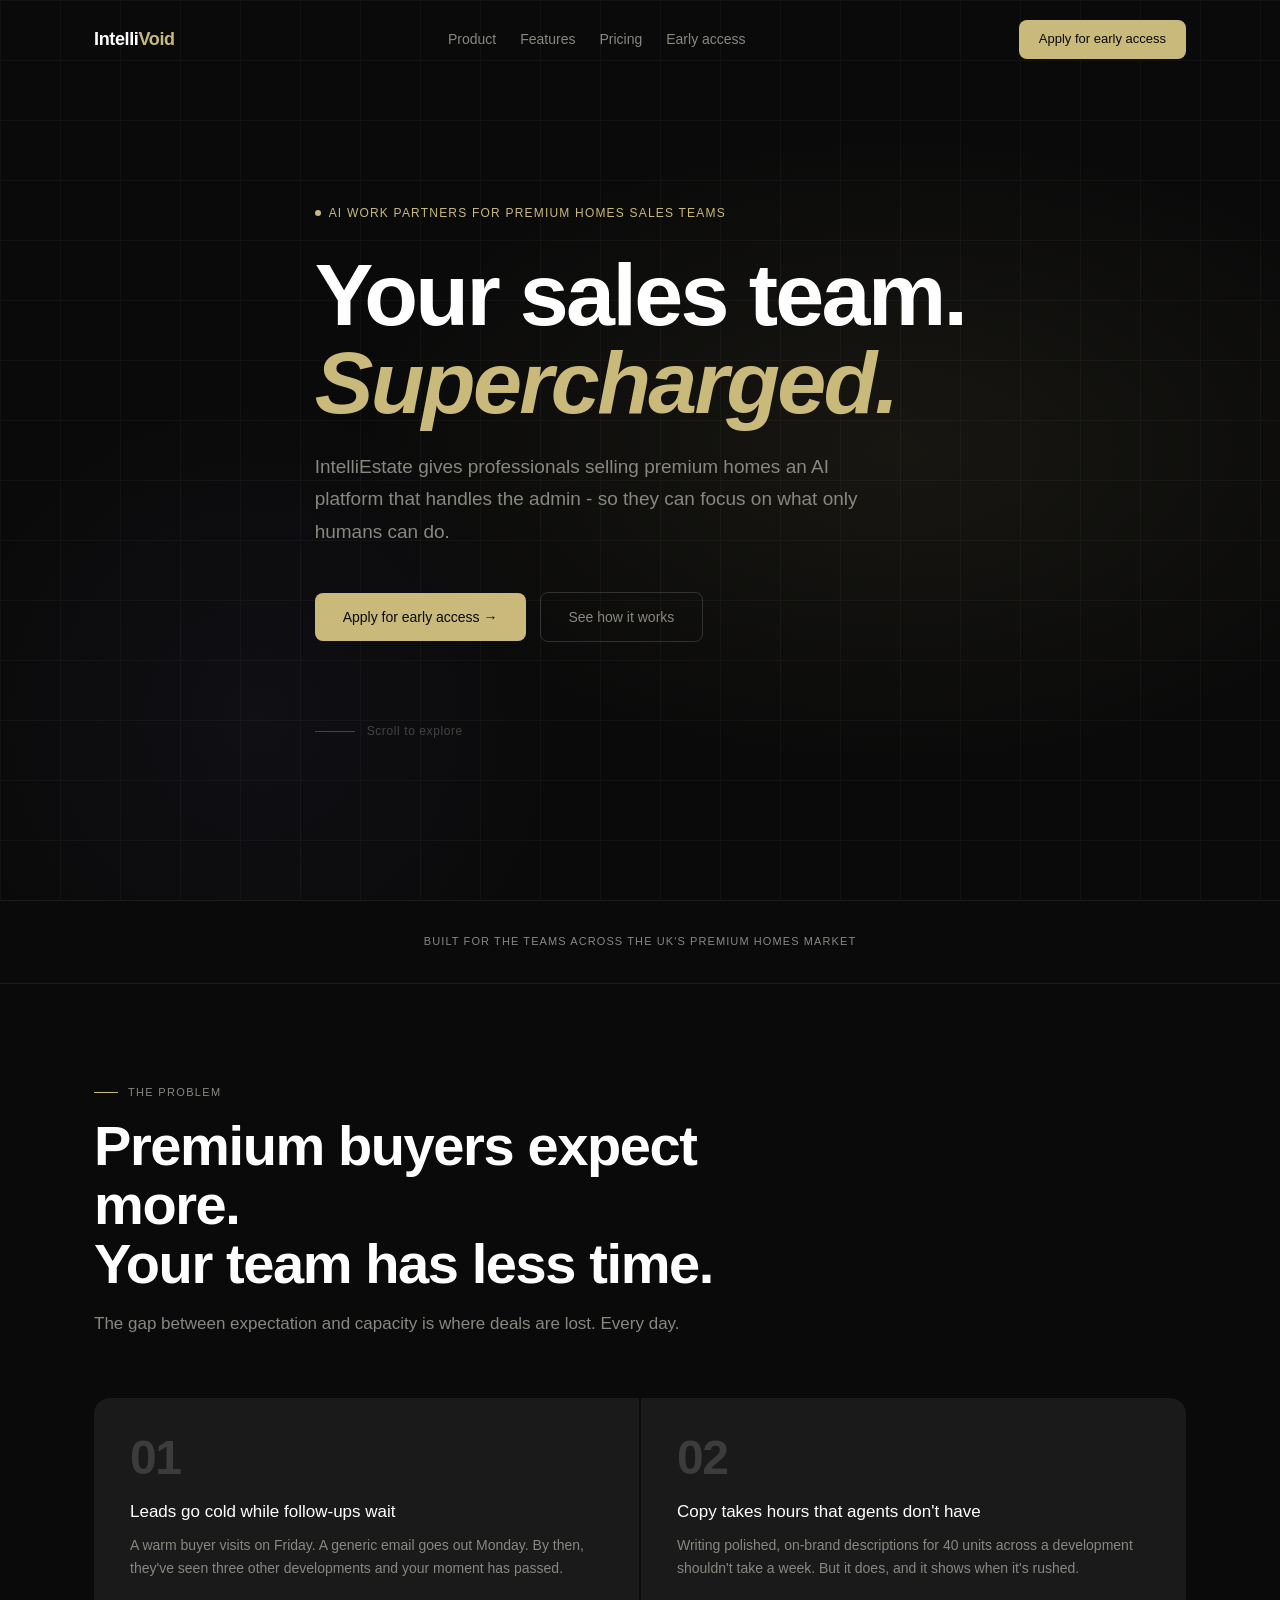
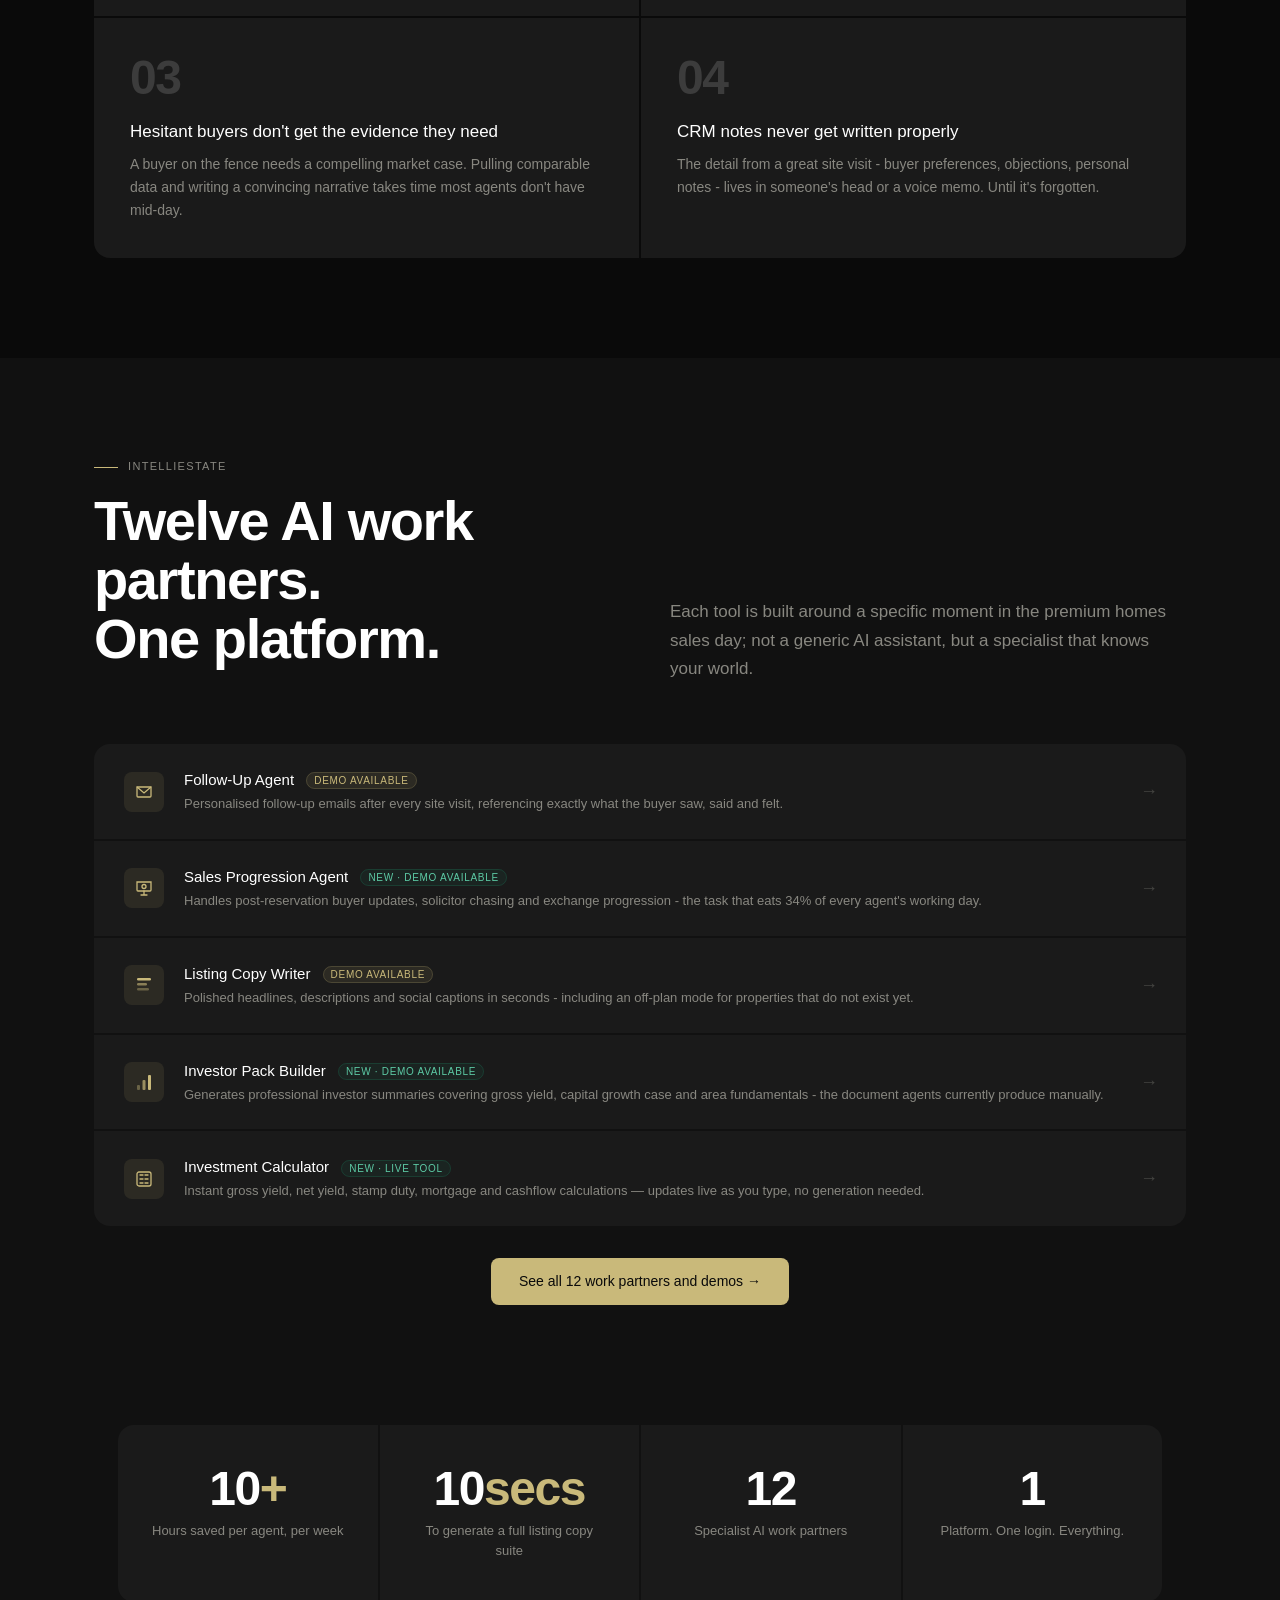
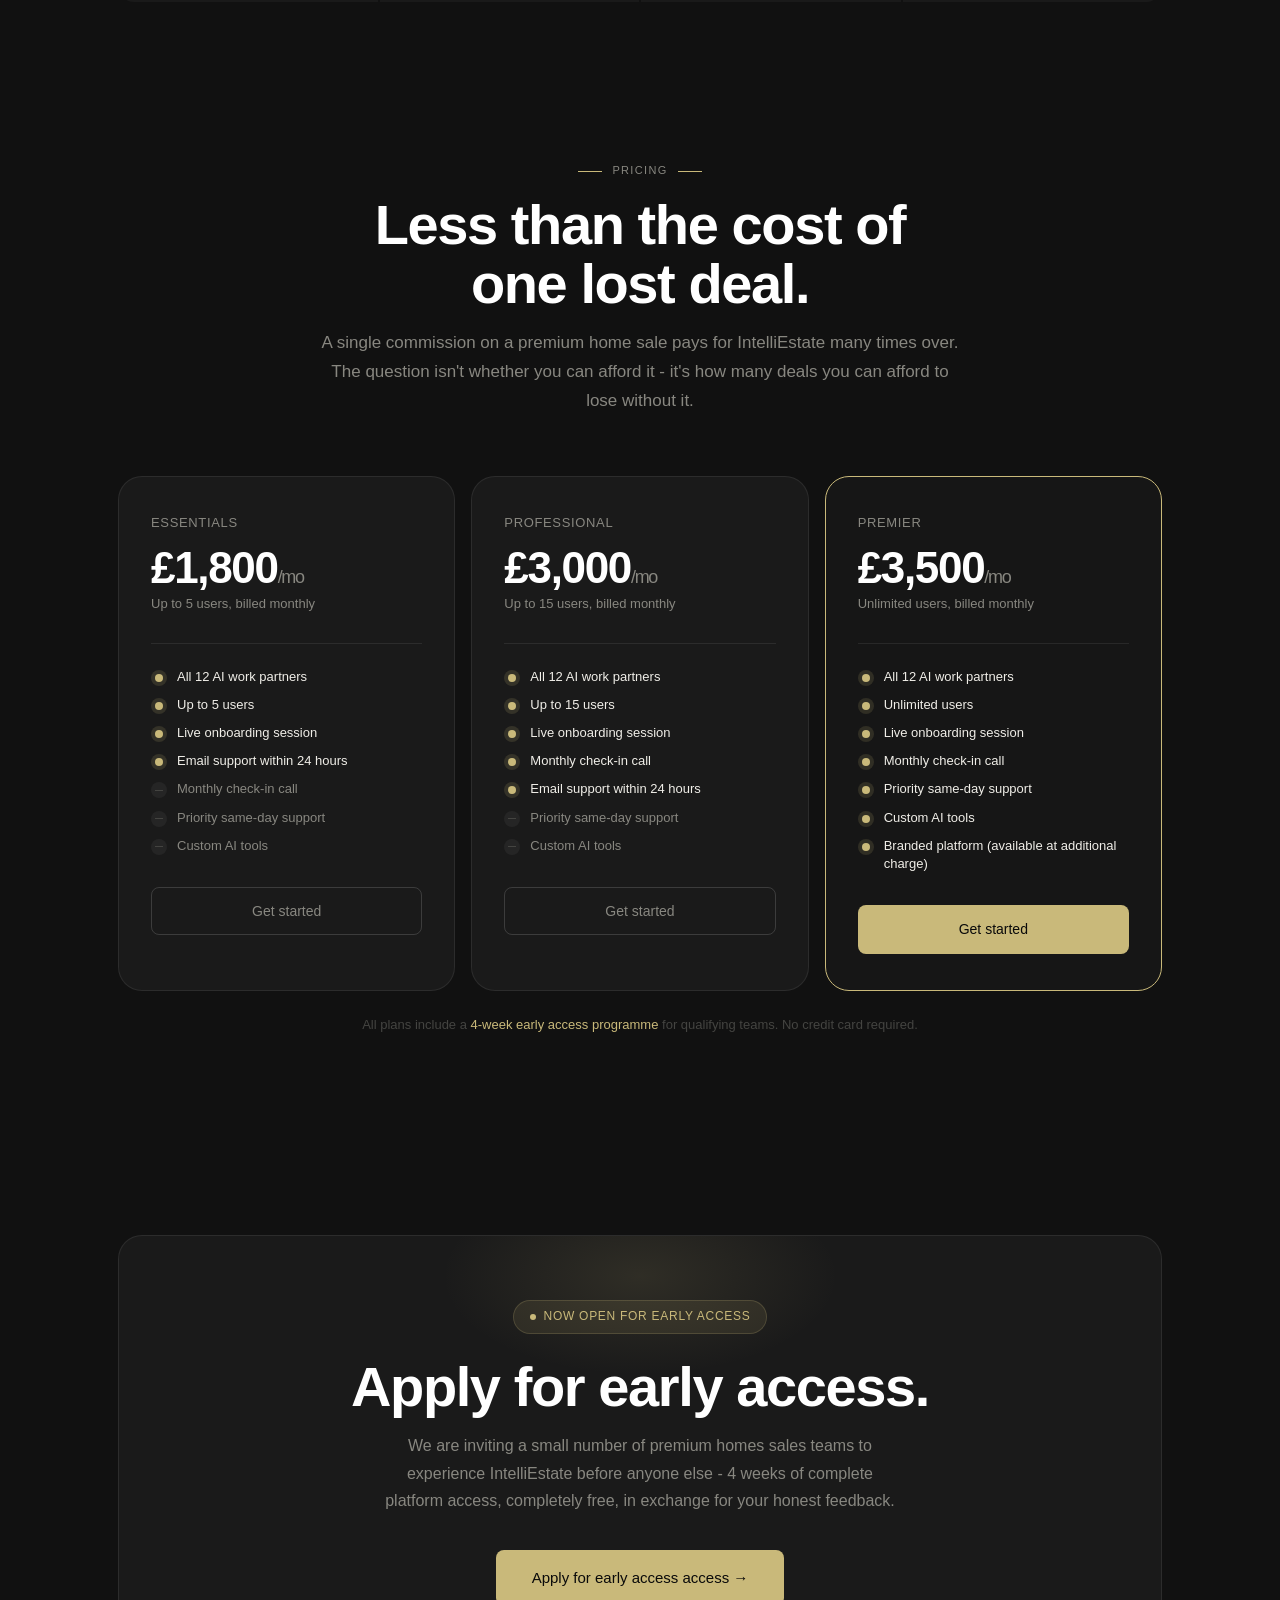
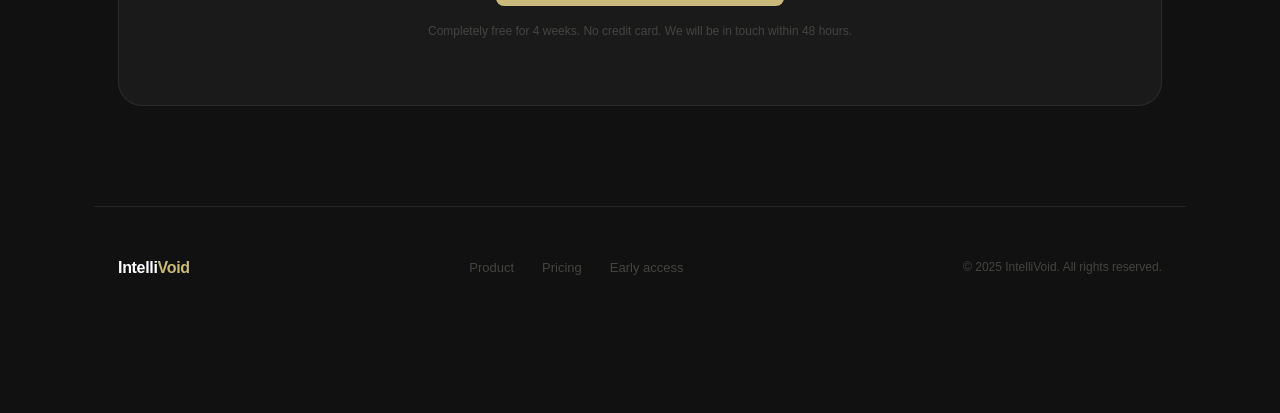
==== commit 513ef717: "Add files via upload" ====
--- a/index.html
+++ b/index.html
@@ -502,7 +502,7 @@
           <div class="section-eyebrow-line"></div>
           <div class="label">IntelliEstate</div>
         </div>
-        <h2 class="display-sm section-title">Ten AI work partners.<br>One platform.</h2>
+        <h2 class="display-sm section-title">Twelve AI work partners.<br>One platform.</h2>
       </div>
       <p class="section-sub">Each tool is built around a specific moment in the premium homes sales day; not a generic AI assistant, but a specialist that knows your world.</p>
     </div>
@@ -555,11 +555,11 @@
 
       <a href="features.html" style="text-decoration:none;color:inherit;" class="tool-item">
         <div class="tool-icon-wrap">
-          <svg width="18" height="18" viewBox="0 0 18 18" fill="none"><circle cx="9" cy="7" r="3.5" stroke="#C9B97A" stroke-width="1.3" fill="none"/><path d="M2 16c0-3.866 3.134-6 7-6s7 2.134 7 6" stroke="#C9B97A" stroke-width="1.3" fill="none"/></svg>
+          <svg width="18" height="18" viewBox="0 0 18 18" fill="none"><rect x="2" y="2" width="14" height="14" rx="2" stroke="#C9B97A" stroke-width="1.3" fill="none"/><path d="M5 5h3M10 5h3M5 9h3M10 9h3M5 13h3M10 13h3" stroke="#C9B97A" stroke-width="1.3" stroke-linecap="round"/></svg>
         </div>
         <div class="tool-info">
-          <div class="tool-item-name">Tour Prep Briefing <span style="font-size:10px;font-weight:500;letter-spacing:0.07em;text-transform:uppercase;color:var(--accent);background:rgba(201,185,122,0.1);border:1px solid rgba(201,185,122,0.2);border-radius:999px;padding:2px 7px;margin-left:8px;vertical-align:middle;">Demo available</span></div>
-          <div class="tool-item-desc">Walk into every viewing fully prepared - personalised buyer briefing, talking points, likely objections and a suggested close.</div>
+          <div class="tool-item-name">Investment Calculator <span style="font-size:10px;font-weight:500;letter-spacing:0.07em;text-transform:uppercase;color:#5DCAA5;background:rgba(29,158,117,0.08);border:1px solid rgba(29,158,117,0.2);border-radius:999px;padding:2px 7px;margin-left:8px;vertical-align:middle;">New &middot; Live tool</span></div>
+          <div class="tool-item-desc">Instant gross yield, net yield, stamp duty, mortgage and cashflow calculations — updates live as you type, no generation needed.</div>
         </div>
         <div class="tool-arrow">&#8594;</div>
       </a>
@@ -567,7 +567,7 @@
     </div>
 
     <div style="text-align:center;margin-top:32px;">
-      <a href="features.html" style="display:inline-flex;align-items:center;gap:8px;font-size:14px;font-weight:500;color:var(--black);background:var(--accent);padding:12px 28px;border-radius:var(--radius);text-decoration:none;transition:background 0.2s;" onmouseover="this.style.background='#E8D89A'" onmouseout="this.style.background='#C9B97A'">See all 10 work partners and demos &rarr;</a>
+      <a href="features.html" style="display:inline-flex;align-items:center;gap:8px;font-size:14px;font-weight:500;color:var(--black);background:var(--accent);padding:12px 28px;border-radius:var(--radius);text-decoration:none;transition:background 0.2s;" onmouseover="this.style.background='#E8D89A'" onmouseout="this.style.background='#C9B97A'">See all 12 work partners and demos &rarr;</a>
     </div>
 
 <!-- STATS -->
@@ -583,7 +583,7 @@
         <div class="stat-label">To generate a full listing copy suite</div>
       </div>
       <div class="stat-card">
-        <div class="stat-num">8</div>
+        <div class="stat-num">12</div>
         <div class="stat-label">Specialist AI work partners</div>
       </div>
       <div class="stat-card">
@@ -615,7 +615,7 @@
         <div class="pricing-cadence">Up to 5 users, billed monthly</div>
         <div class="pricing-divider"></div>
         <div class="pricing-features">
-          <div class="pricing-feat"><div class="feat-icon feat-icon-on"><div class="feat-check"></div></div><div class="feat-text on">All 10 AI work partners</div></div>
+          <div class="pricing-feat"><div class="feat-icon feat-icon-on"><div class="feat-check"></div></div><div class="feat-text on">All 12 AI work partners</div></div>
           <div class="pricing-feat"><div class="feat-icon feat-icon-on"><div class="feat-check"></div></div><div class="feat-text on">Up to 5 users</div></div>
           <div class="pricing-feat"><div class="feat-icon feat-icon-on"><div class="feat-check"></div></div><div class="feat-text on">Live onboarding session</div></div>
           <div class="pricing-feat"><div class="feat-icon feat-icon-on"><div class="feat-check"></div></div><div class="feat-text on">Email support within 24 hours</div></div>
@@ -632,7 +632,7 @@
         <div class="pricing-cadence">Up to 15 users, billed monthly</div>
         <div class="pricing-divider"></div>
         <div class="pricing-features">
-          <div class="pricing-feat"><div class="feat-icon feat-icon-on"><div class="feat-check"></div></div><div class="feat-text on">All 10 AI work partners</div></div>
+          <div class="pricing-feat"><div class="feat-icon feat-icon-on"><div class="feat-check"></div></div><div class="feat-text on">All 12 AI work partners</div></div>
           <div class="pricing-feat"><div class="feat-icon feat-icon-on"><div class="feat-check"></div></div><div class="feat-text on">Up to 15 users</div></div>
           <div class="pricing-feat"><div class="feat-icon feat-icon-on"><div class="feat-check"></div></div><div class="feat-text on">Live onboarding session</div></div>
           <div class="pricing-feat"><div class="feat-icon feat-icon-on"><div class="feat-check"></div></div><div class="feat-text on">Monthly check-in call</div></div>
@@ -649,7 +649,7 @@
         <div class="pricing-cadence">Unlimited users, billed monthly</div>
         <div class="pricing-divider"></div>
         <div class="pricing-features">
-          <div class="pricing-feat"><div class="feat-icon feat-icon-on"><div class="feat-check"></div></div><div class="feat-text on">All 10 AI work partners</div></div>
+          <div class="pricing-feat"><div class="feat-icon feat-icon-on"><div class="feat-check"></div></div><div class="feat-text on">All 12 AI work partners</div></div>
           <div class="pricing-feat"><div class="feat-icon feat-icon-on"><div class="feat-check"></div></div><div class="feat-text on">Unlimited users</div></div>
           <div class="pricing-feat"><div class="feat-icon feat-icon-on"><div class="feat-check"></div></div><div class="feat-text on">Live onboarding session</div></div>
           <div class="pricing-feat"><div class="feat-icon feat-icon-on"><div class="feat-check"></div></div><div class="feat-text on">Monthly check-in call</div></div>
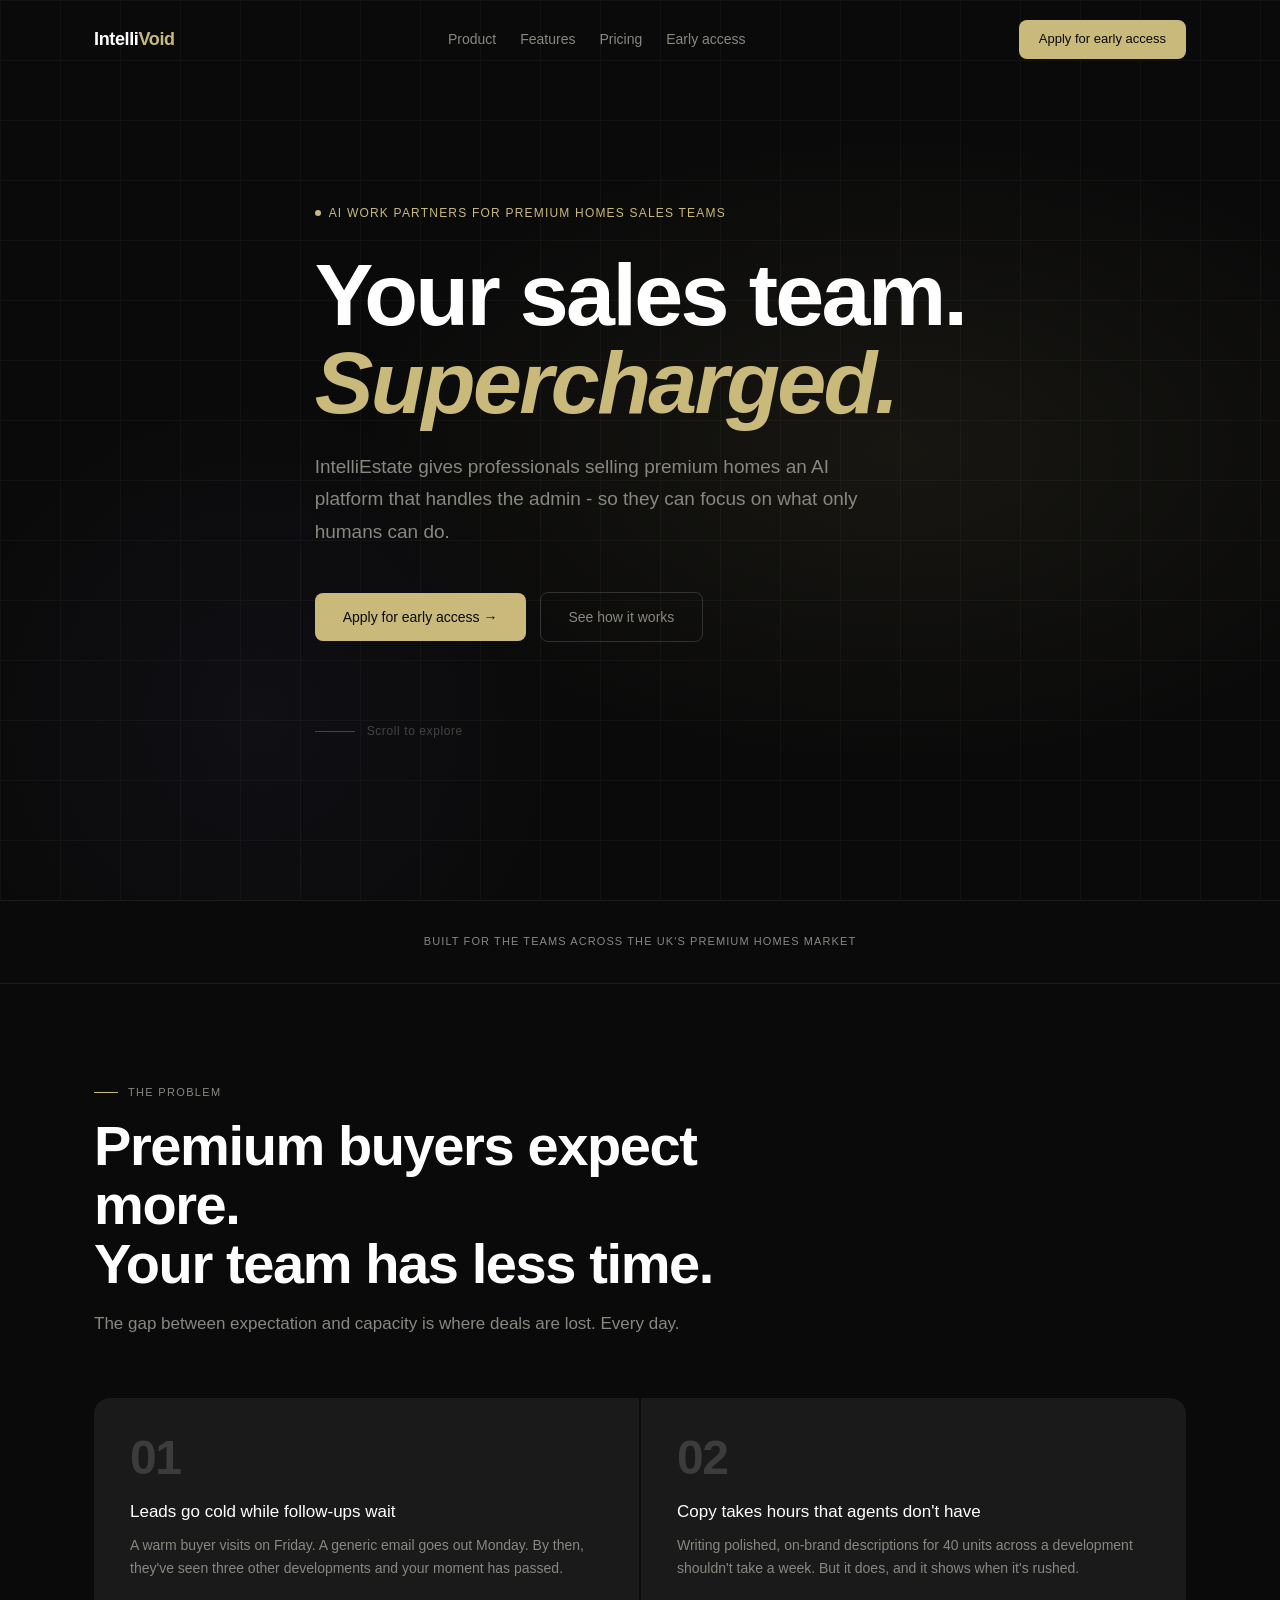
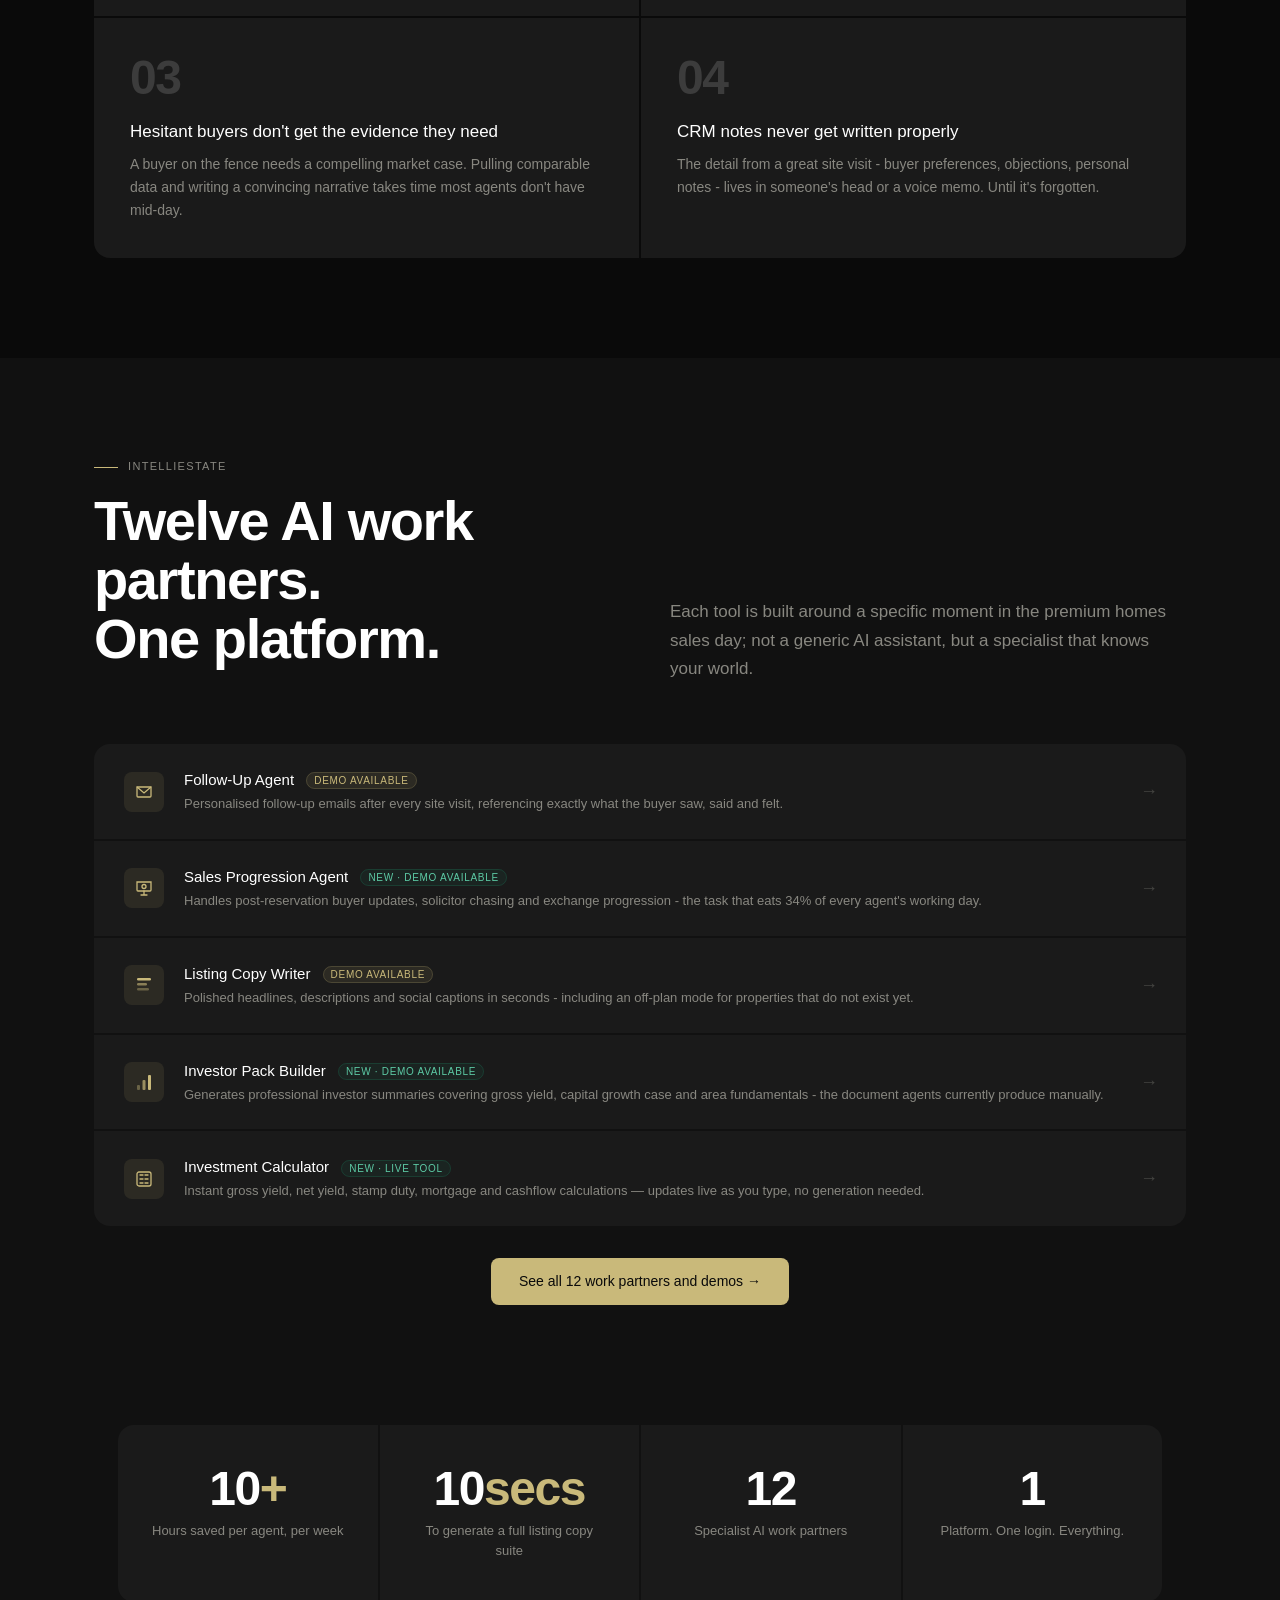
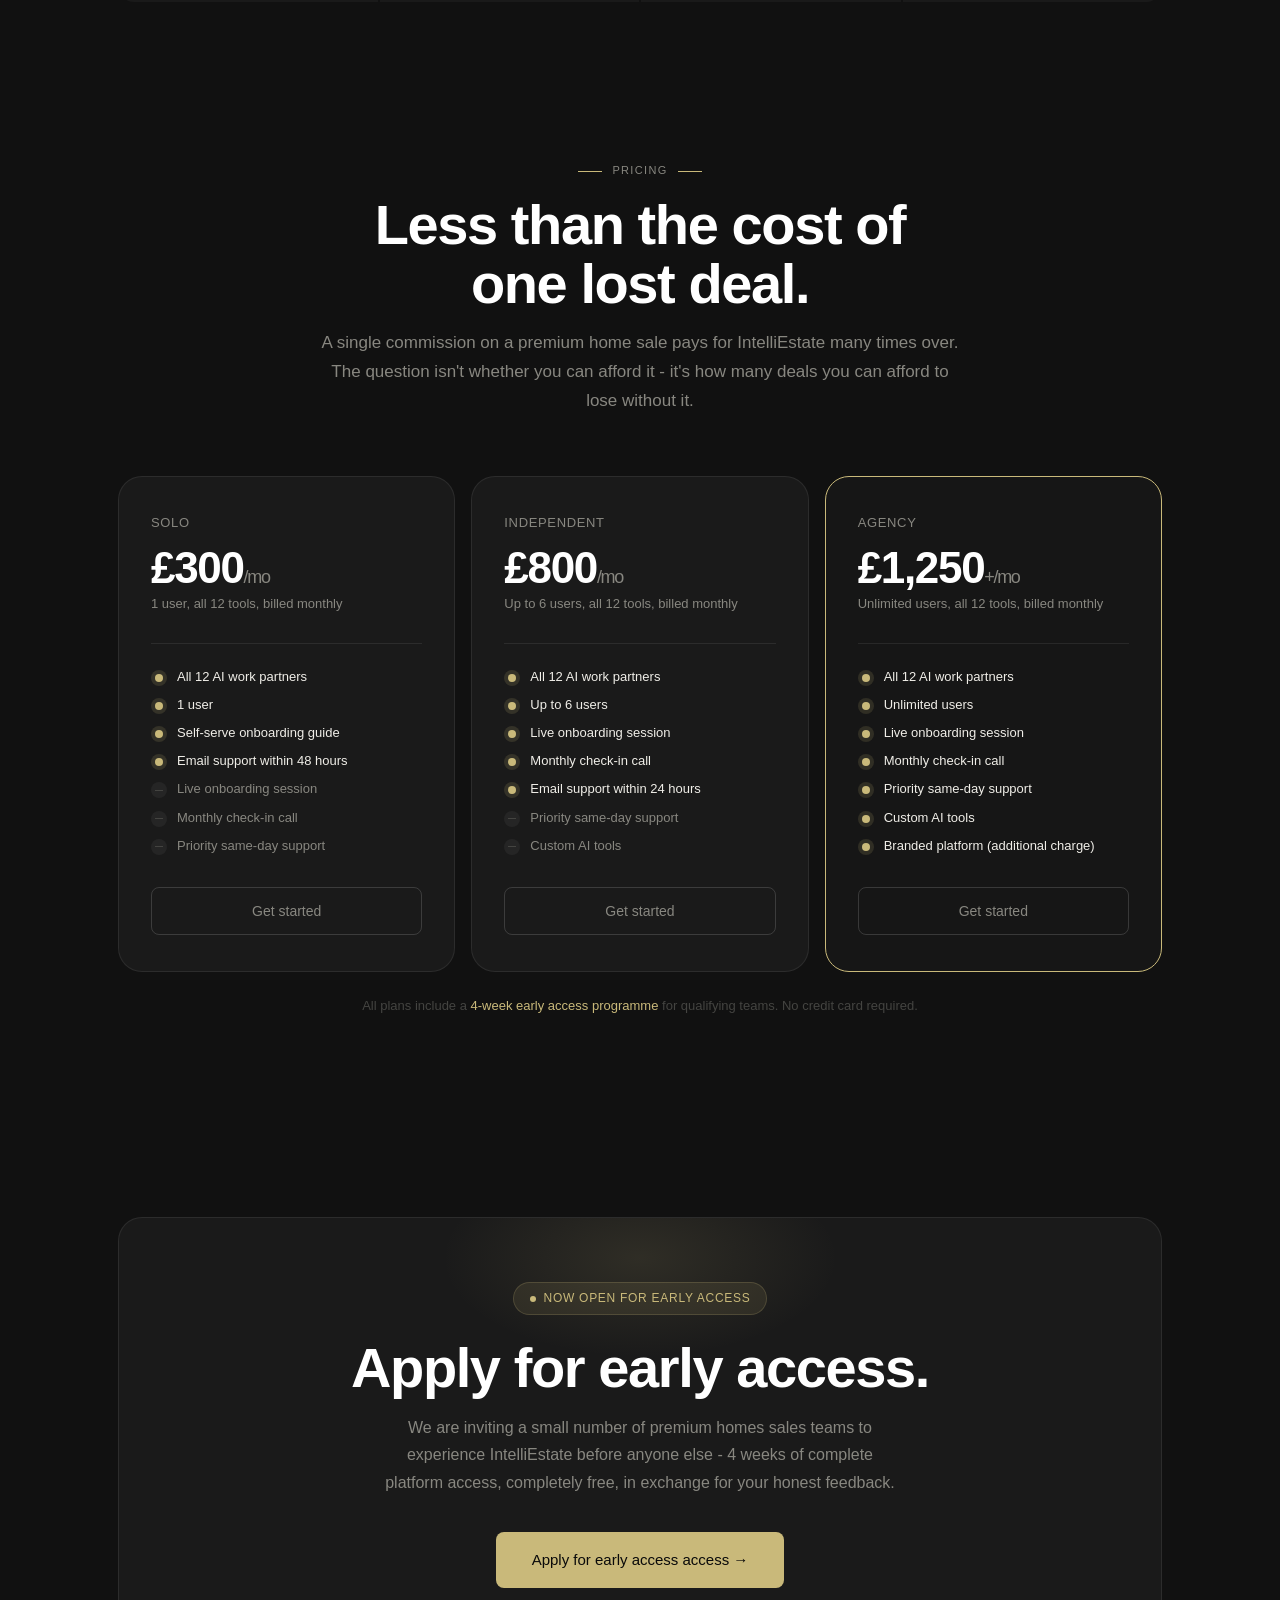
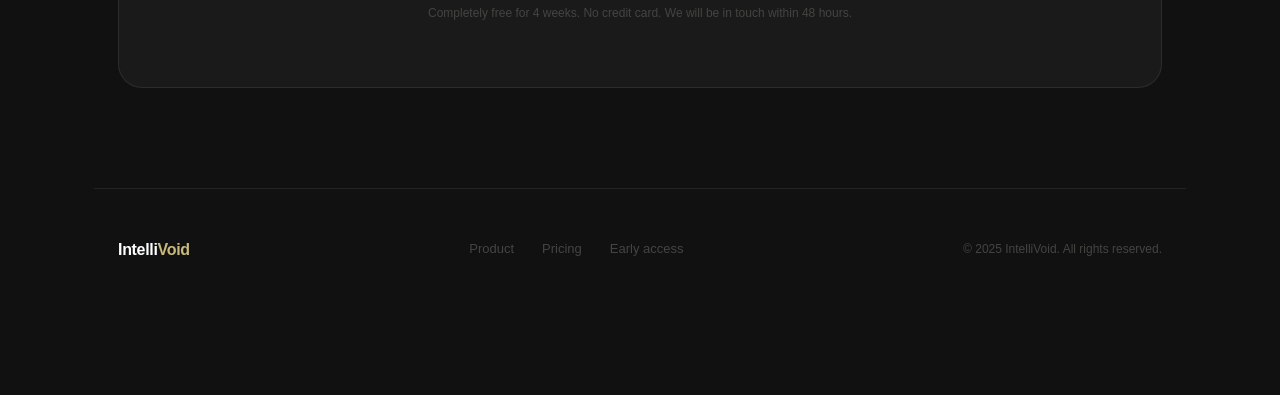
==== commit 907ed196: "Add files via upload" ====
--- a/index.html
+++ b/index.html
@@ -610,30 +610,30 @@
     <div class="pricing-grid" style="grid-template-columns: repeat(auto-fit, minmax(220px, 1fr));">
 
       <div class="pricing-card">
-        <div class="pricing-tier">Essentials</div>
-        <div class="pricing-price">£1,800<span>/mo</span></div>
-        <div class="pricing-cadence">Up to 5 users, billed monthly</div>
+        <div class="pricing-tier">Solo</div>
+        <div class="pricing-price">£300<span>/mo</span></div>
+        <div class="pricing-cadence">1 user, all 12 tools, billed monthly</div>
         <div class="pricing-divider"></div>
         <div class="pricing-features">
           <div class="pricing-feat"><div class="feat-icon feat-icon-on"><div class="feat-check"></div></div><div class="feat-text on">All 12 AI work partners</div></div>
-          <div class="pricing-feat"><div class="feat-icon feat-icon-on"><div class="feat-check"></div></div><div class="feat-text on">Up to 5 users</div></div>
-          <div class="pricing-feat"><div class="feat-icon feat-icon-on"><div class="feat-check"></div></div><div class="feat-text on">Live onboarding session</div></div>
-          <div class="pricing-feat"><div class="feat-icon feat-icon-on"><div class="feat-check"></div></div><div class="feat-text on">Email support within 24 hours</div></div>
+          <div class="pricing-feat"><div class="feat-icon feat-icon-on"><div class="feat-check"></div></div><div class="feat-text on">1 user</div></div>
+          <div class="pricing-feat"><div class="feat-icon feat-icon-on"><div class="feat-check"></div></div><div class="feat-text on">Self-serve onboarding guide</div></div>
+          <div class="pricing-feat"><div class="feat-icon feat-icon-on"><div class="feat-check"></div></div><div class="feat-text on">Email support within 48 hours</div></div>
+          <div class="pricing-feat"><div class="feat-icon feat-icon-off"><div class="feat-dash"></div></div><div class="feat-text">Live onboarding session</div></div>
           <div class="pricing-feat"><div class="feat-icon feat-icon-off"><div class="feat-dash"></div></div><div class="feat-text">Monthly check-in call</div></div>
           <div class="pricing-feat"><div class="feat-icon feat-icon-off"><div class="feat-dash"></div></div><div class="feat-text">Priority same-day support</div></div>
-          <div class="pricing-feat"><div class="feat-icon feat-icon-off"><div class="feat-dash"></div></div><div class="feat-text">Custom AI tools</div></div>
         </div>
         <a href="#founding" class="pricing-cta">Get started</a>
       </div>
 
       <div class="pricing-card">
-        <div class="pricing-tier">Professional</div>
-        <div class="pricing-price">£3,000<span>/mo</span></div>
-        <div class="pricing-cadence">Up to 15 users, billed monthly</div>
+        <div class="pricing-tier">Independent</div>
+        <div class="pricing-price">£800<span>/mo</span></div>
+        <div class="pricing-cadence">Up to 6 users, all 12 tools, billed monthly</div>
         <div class="pricing-divider"></div>
         <div class="pricing-features">
           <div class="pricing-feat"><div class="feat-icon feat-icon-on"><div class="feat-check"></div></div><div class="feat-text on">All 12 AI work partners</div></div>
-          <div class="pricing-feat"><div class="feat-icon feat-icon-on"><div class="feat-check"></div></div><div class="feat-text on">Up to 15 users</div></div>
+          <div class="pricing-feat"><div class="feat-icon feat-icon-on"><div class="feat-check"></div></div><div class="feat-text on">Up to 6 users</div></div>
           <div class="pricing-feat"><div class="feat-icon feat-icon-on"><div class="feat-check"></div></div><div class="feat-text on">Live onboarding session</div></div>
           <div class="pricing-feat"><div class="feat-icon feat-icon-on"><div class="feat-check"></div></div><div class="feat-text on">Monthly check-in call</div></div>
           <div class="pricing-feat"><div class="feat-icon feat-icon-on"><div class="feat-check"></div></div><div class="feat-text on">Email support within 24 hours</div></div>
@@ -644,9 +644,9 @@
       </div>
 
       <div class="pricing-card featured">
-        <div class="pricing-tier">Premier</div>
-        <div class="pricing-price">£3,500<span>/mo</span></div>
-        <div class="pricing-cadence">Unlimited users, billed monthly</div>
+        <div class="pricing-tier">Agency</div>
+        <div class="pricing-price">£1,250<span>+/mo</span></div>
+        <div class="pricing-cadence">Unlimited users, all 12 tools, billed monthly</div>
         <div class="pricing-divider"></div>
         <div class="pricing-features">
           <div class="pricing-feat"><div class="feat-icon feat-icon-on"><div class="feat-check"></div></div><div class="feat-text on">All 12 AI work partners</div></div>
@@ -655,9 +655,9 @@
           <div class="pricing-feat"><div class="feat-icon feat-icon-on"><div class="feat-check"></div></div><div class="feat-text on">Monthly check-in call</div></div>
           <div class="pricing-feat"><div class="feat-icon feat-icon-on"><div class="feat-check"></div></div><div class="feat-text on">Priority same-day support</div></div>
           <div class="pricing-feat"><div class="feat-icon feat-icon-on"><div class="feat-check"></div></div><div class="feat-text on">Custom AI tools</div></div>
-          <div class="pricing-feat"><div class="feat-icon feat-icon-on"><div class="feat-check"></div></div><div class="feat-text on">Branded platform (available at additional charge)</div></div>
-        </div>
-        <a href="#founding" class="pricing-cta featured-cta">Get started</a>
+          <div class="pricing-feat"><div class="feat-icon feat-icon-on"><div class="feat-check"></div></div><div class="feat-text on">Branded platform (additional charge)</div></div>
+        </div>
+        <a href="#founding" class="pricing-cta">Get started</a>
       </div>
 
     </div>
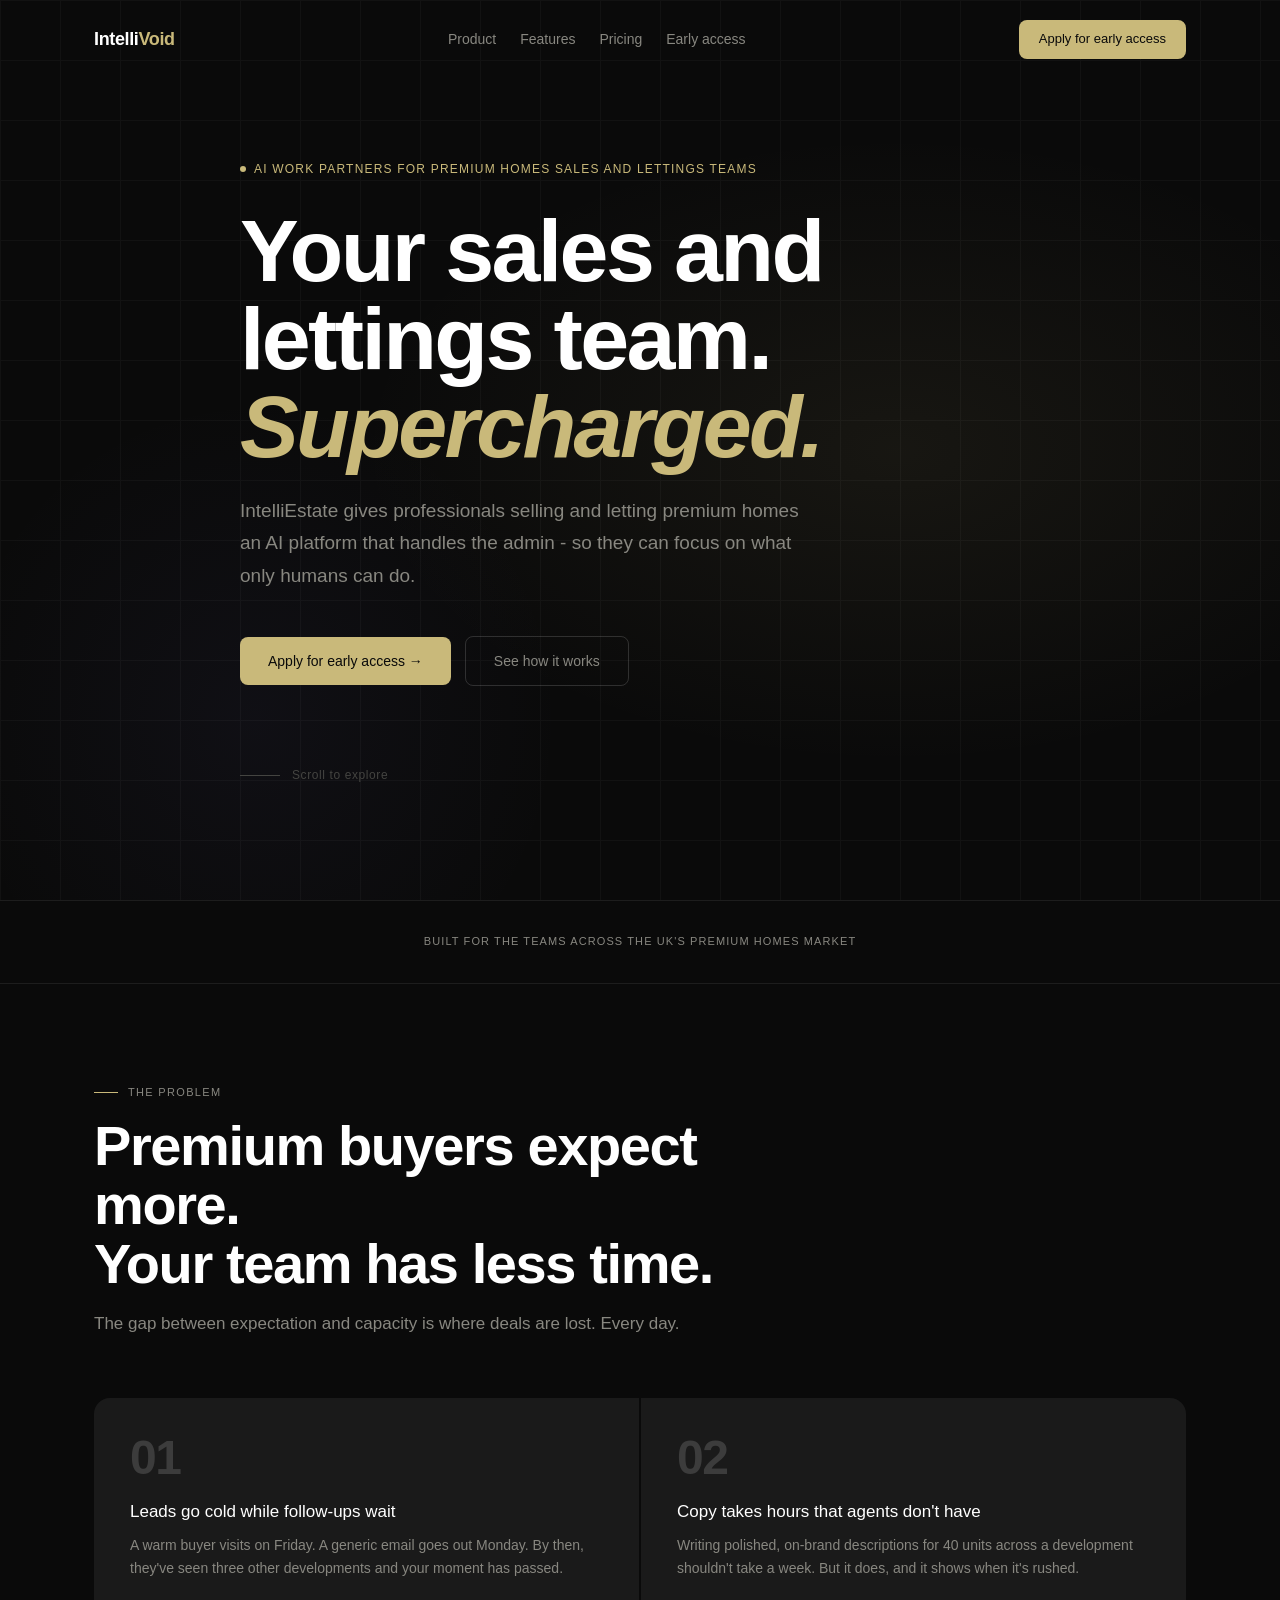
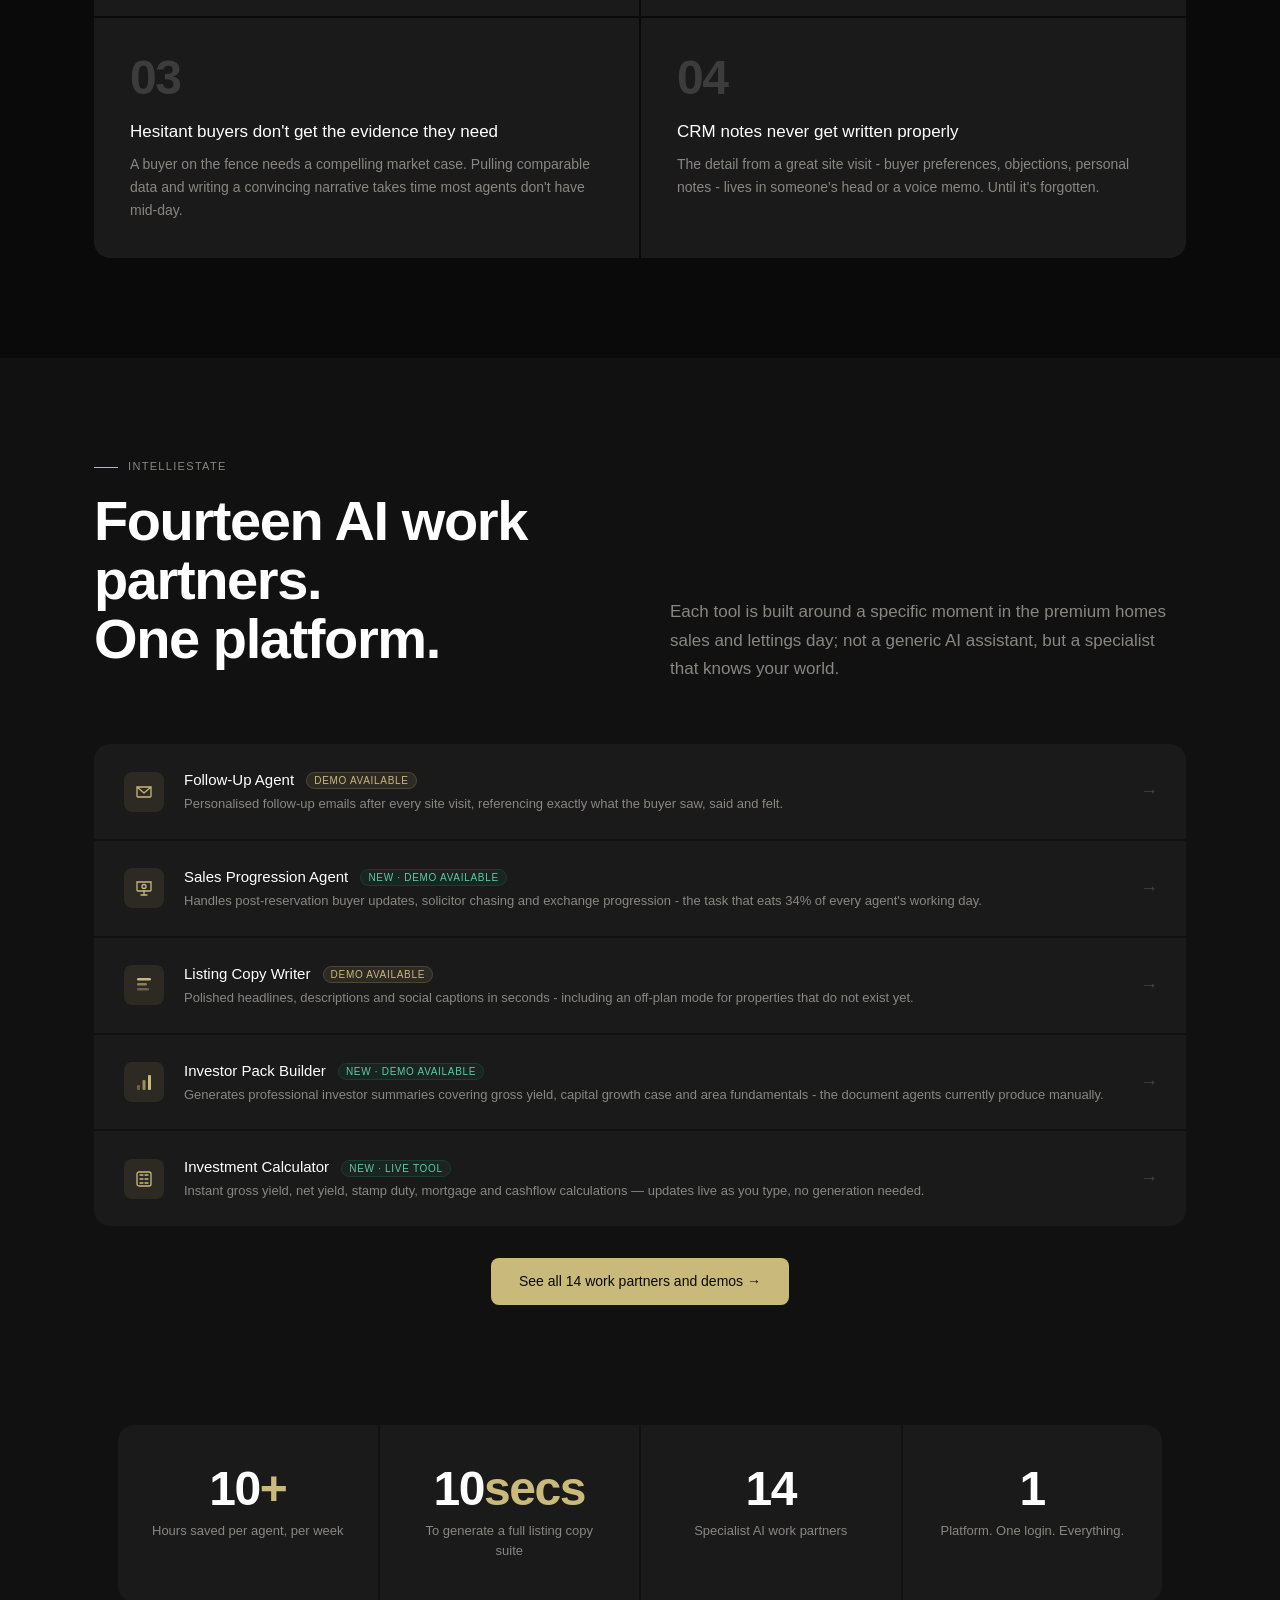
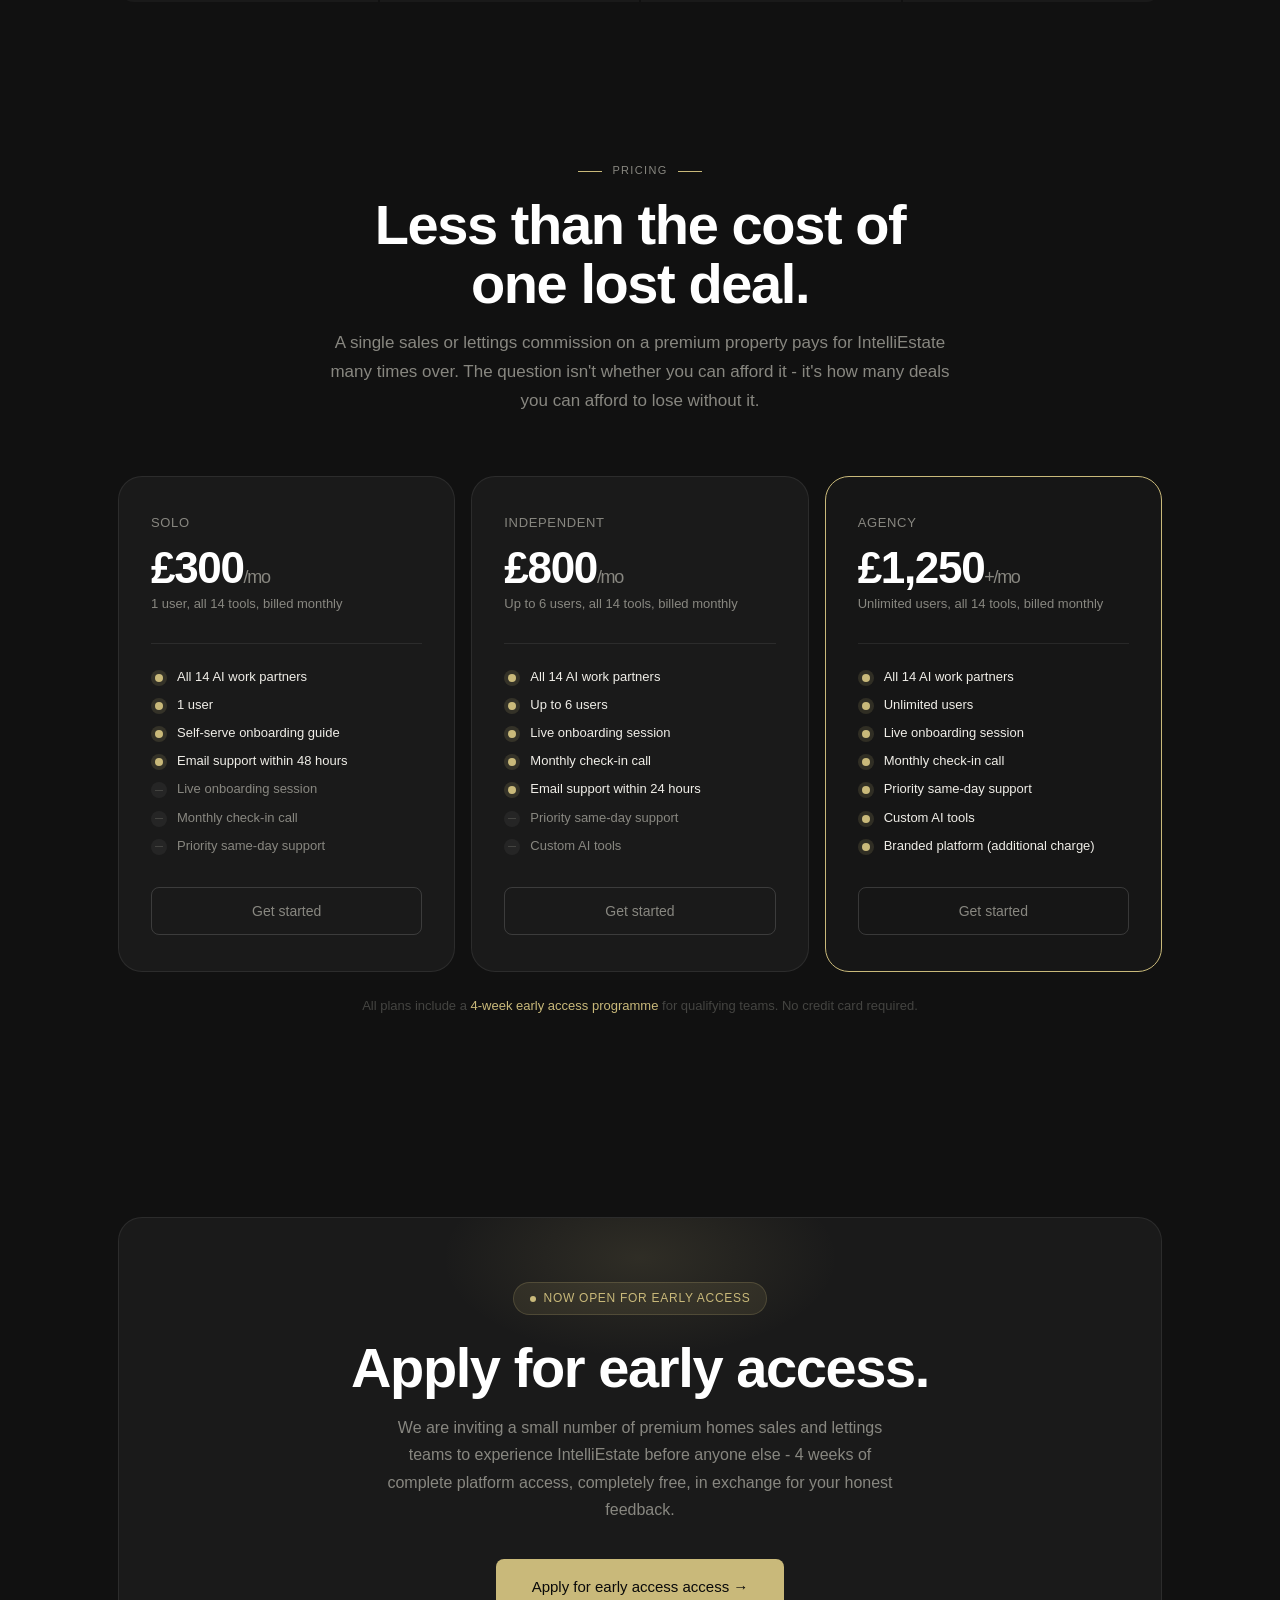
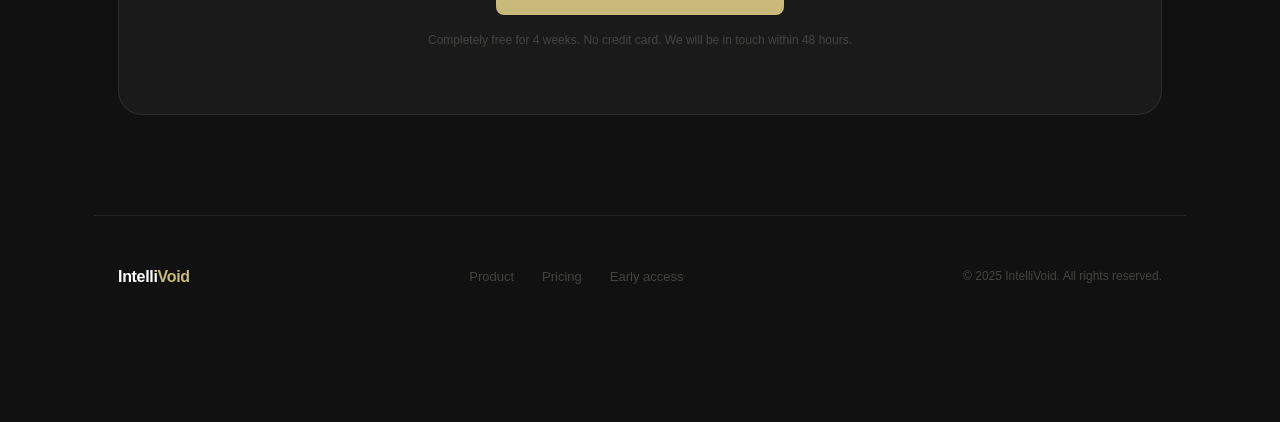
==== commit ec1c4483: "Add files via upload" ====
--- a/index.html
+++ b/index.html
@@ -429,13 +429,13 @@
     <div class="hero-content">
       <div class="hero-eyebrow">
         <div class="hero-eyebrow-dot"></div>
-        <div class="hero-eyebrow-text">AI work partners for premium homes sales teams</div>
+        <div class="hero-eyebrow-text">AI work partners for premium homes sales and lettings teams</div>
       </div>
       <h1 class="display hero-title">
-        Your sales team.<br>
+        Your sales and lettings team.<br>
         <em>Supercharged.</em>
       </h1>
-      <p class="hero-sub">IntelliEstate gives professionals selling premium homes an AI platform that handles the admin - so they can focus on what only humans can do.</p>
+      <p class="hero-sub">IntelliEstate gives professionals selling and letting premium homes an AI platform that handles the admin - so they can focus on what only humans can do.</p>
       <div class="hero-actions">
         <a href="#founding" class="btn-primary">Apply for early access →</a>
         <a href="#product" class="btn-ghost">See how it works</a>
@@ -502,9 +502,9 @@
           <div class="section-eyebrow-line"></div>
           <div class="label">IntelliEstate</div>
         </div>
-        <h2 class="display-sm section-title">Twelve AI work partners.<br>One platform.</h2>
-      </div>
-      <p class="section-sub">Each tool is built around a specific moment in the premium homes sales day; not a generic AI assistant, but a specialist that knows your world.</p>
+        <h2 class="display-sm section-title">Fourteen AI work partners.<br>One platform.</h2>
+      </div>
+      <p class="section-sub">Each tool is built around a specific moment in the premium homes sales and lettings day; not a generic AI assistant, but a specialist that knows your world.</p>
     </div>
 
     <div class="tools-list">
@@ -567,7 +567,7 @@
     </div>
 
     <div style="text-align:center;margin-top:32px;">
-      <a href="features.html" style="display:inline-flex;align-items:center;gap:8px;font-size:14px;font-weight:500;color:var(--black);background:var(--accent);padding:12px 28px;border-radius:var(--radius);text-decoration:none;transition:background 0.2s;" onmouseover="this.style.background='#E8D89A'" onmouseout="this.style.background='#C9B97A'">See all 12 work partners and demos &rarr;</a>
+      <a href="features.html" style="display:inline-flex;align-items:center;gap:8px;font-size:14px;font-weight:500;color:var(--black);background:var(--accent);padding:12px 28px;border-radius:var(--radius);text-decoration:none;transition:background 0.2s;" onmouseover="this.style.background='#E8D89A'" onmouseout="this.style.background='#C9B97A'">See all 14 work partners and demos &rarr;</a>
     </div>
 
 <!-- STATS -->
@@ -583,7 +583,7 @@
         <div class="stat-label">To generate a full listing copy suite</div>
       </div>
       <div class="stat-card">
-        <div class="stat-num">12</div>
+        <div class="stat-num">14</div>
         <div class="stat-label">Specialist AI work partners</div>
       </div>
       <div class="stat-card">
@@ -604,7 +604,7 @@
         <div class="section-eyebrow-line"></div>
       </div>
       <h2 class="display-sm section-title">Less than the cost of<br>one lost deal.</h2>
-      <p class="section-sub">A single commission on a premium home sale pays for IntelliEstate many times over. The question isn't whether you can afford it - it's how many deals you can afford to lose without it.</p>
+      <p class="section-sub">A single sales or lettings commission on a premium property pays for IntelliEstate many times over. The question isn't whether you can afford it - it's how many deals you can afford to lose without it.</p>
     </div>
 
     <div class="pricing-grid" style="grid-template-columns: repeat(auto-fit, minmax(220px, 1fr));">
@@ -612,10 +612,10 @@
       <div class="pricing-card">
         <div class="pricing-tier">Solo</div>
         <div class="pricing-price">£300<span>/mo</span></div>
-        <div class="pricing-cadence">1 user, all 12 tools, billed monthly</div>
+        <div class="pricing-cadence">1 user, all 14 tools, billed monthly</div>
         <div class="pricing-divider"></div>
         <div class="pricing-features">
-          <div class="pricing-feat"><div class="feat-icon feat-icon-on"><div class="feat-check"></div></div><div class="feat-text on">All 12 AI work partners</div></div>
+          <div class="pricing-feat"><div class="feat-icon feat-icon-on"><div class="feat-check"></div></div><div class="feat-text on">All 14 AI work partners</div></div>
           <div class="pricing-feat"><div class="feat-icon feat-icon-on"><div class="feat-check"></div></div><div class="feat-text on">1 user</div></div>
           <div class="pricing-feat"><div class="feat-icon feat-icon-on"><div class="feat-check"></div></div><div class="feat-text on">Self-serve onboarding guide</div></div>
           <div class="pricing-feat"><div class="feat-icon feat-icon-on"><div class="feat-check"></div></div><div class="feat-text on">Email support within 48 hours</div></div>
@@ -629,10 +629,10 @@
       <div class="pricing-card">
         <div class="pricing-tier">Independent</div>
         <div class="pricing-price">£800<span>/mo</span></div>
-        <div class="pricing-cadence">Up to 6 users, all 12 tools, billed monthly</div>
+        <div class="pricing-cadence">Up to 6 users, all 14 tools, billed monthly</div>
         <div class="pricing-divider"></div>
         <div class="pricing-features">
-          <div class="pricing-feat"><div class="feat-icon feat-icon-on"><div class="feat-check"></div></div><div class="feat-text on">All 12 AI work partners</div></div>
+          <div class="pricing-feat"><div class="feat-icon feat-icon-on"><div class="feat-check"></div></div><div class="feat-text on">All 14 AI work partners</div></div>
           <div class="pricing-feat"><div class="feat-icon feat-icon-on"><div class="feat-check"></div></div><div class="feat-text on">Up to 6 users</div></div>
           <div class="pricing-feat"><div class="feat-icon feat-icon-on"><div class="feat-check"></div></div><div class="feat-text on">Live onboarding session</div></div>
           <div class="pricing-feat"><div class="feat-icon feat-icon-on"><div class="feat-check"></div></div><div class="feat-text on">Monthly check-in call</div></div>
@@ -646,10 +646,10 @@
       <div class="pricing-card featured">
         <div class="pricing-tier">Agency</div>
         <div class="pricing-price">£1,250<span>+/mo</span></div>
-        <div class="pricing-cadence">Unlimited users, all 12 tools, billed monthly</div>
+        <div class="pricing-cadence">Unlimited users, all 14 tools, billed monthly</div>
         <div class="pricing-divider"></div>
         <div class="pricing-features">
-          <div class="pricing-feat"><div class="feat-icon feat-icon-on"><div class="feat-check"></div></div><div class="feat-text on">All 12 AI work partners</div></div>
+          <div class="pricing-feat"><div class="feat-icon feat-icon-on"><div class="feat-check"></div></div><div class="feat-text on">All 14 AI work partners</div></div>
           <div class="pricing-feat"><div class="feat-icon feat-icon-on"><div class="feat-check"></div></div><div class="feat-text on">Unlimited users</div></div>
           <div class="pricing-feat"><div class="feat-icon feat-icon-on"><div class="feat-check"></div></div><div class="feat-text on">Live onboarding session</div></div>
           <div class="pricing-feat"><div class="feat-icon feat-icon-on"><div class="feat-check"></div></div><div class="feat-text on">Monthly check-in call</div></div>
@@ -675,7 +675,7 @@
         <div class="founding-badge-text">Now open for early access</div>
       </div>
       <h2 class="display-sm founding-title">Apply for early access.</h2>
-      <p class="founding-sub">We are inviting a small number of premium homes sales teams to experience IntelliEstate before anyone else - 4 weeks of complete platform access, completely free, in exchange for your honest feedback.</p>
+      <p class="founding-sub">We are inviting a small number of premium homes sales and lettings teams to experience IntelliEstate before anyone else - 4 weeks of complete platform access, completely free, in exchange for your honest feedback.</p>
       <div style="margin-bottom:16px;">
         <a href="https://tally.so/r/68O1JY" target="_blank" class="btn-primary" style="display:inline-flex;align-items:center;gap:8px;font-size:15px;font-weight:500;padding:16px 36px;background:var(--accent);color:var(--black);border-radius:var(--radius);text-decoration:none;transition:all 0.2s;" onmouseover="this.style.background='#E8D89A'" onmouseout="this.style.background='#C9B97A'">Apply for early access access &#8594;</a>
       </div>
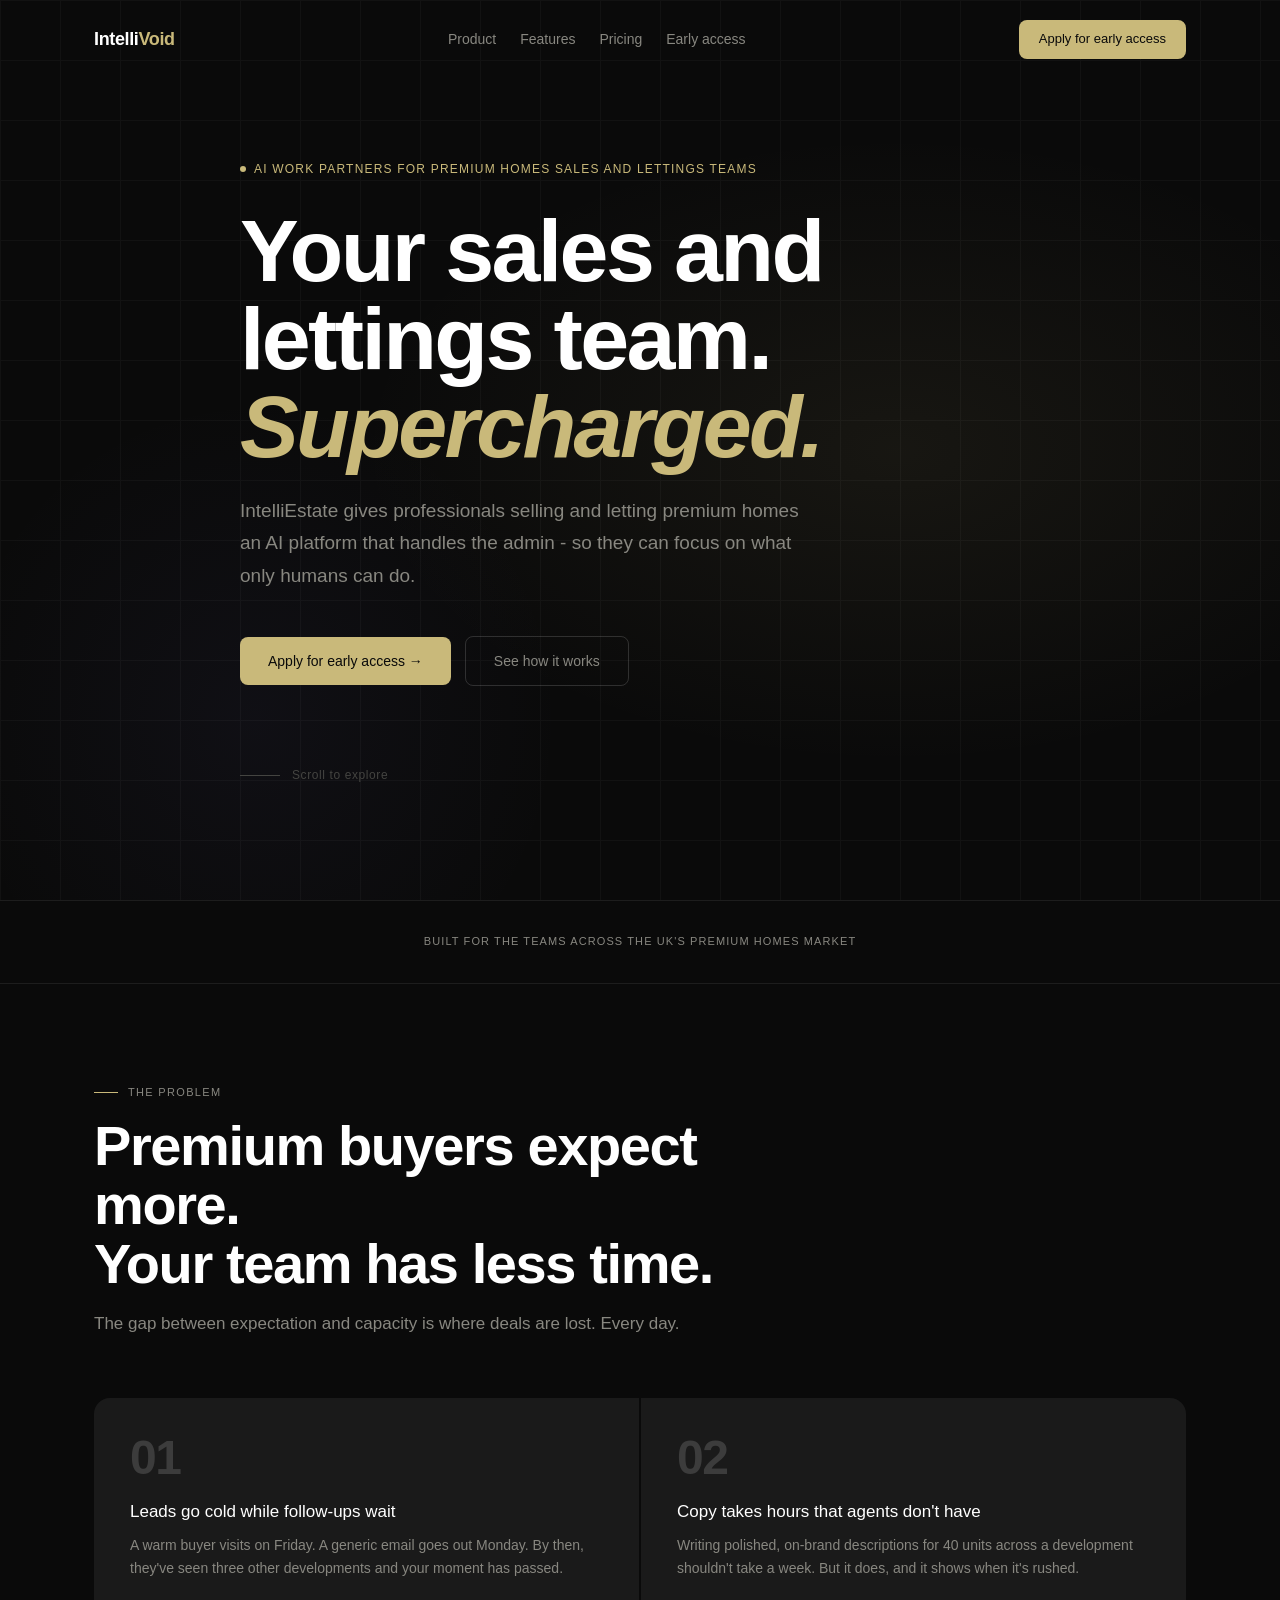
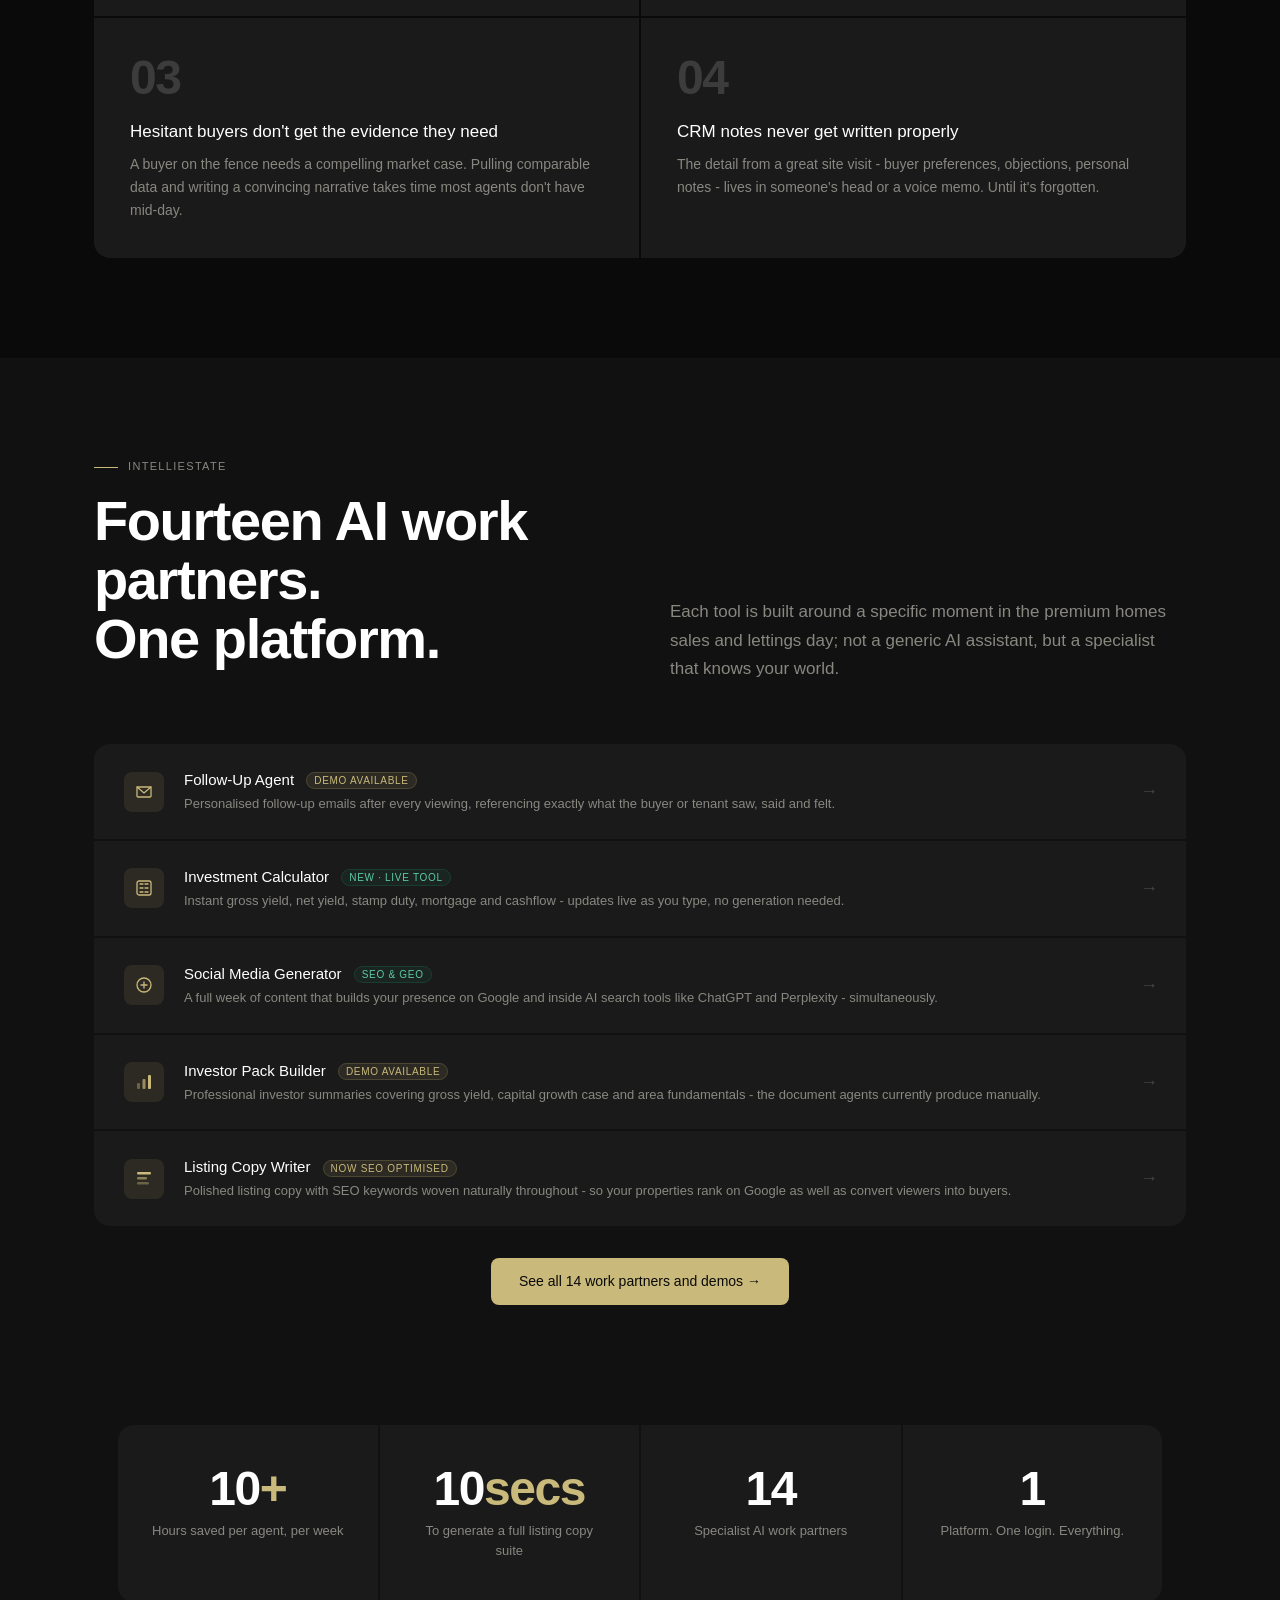
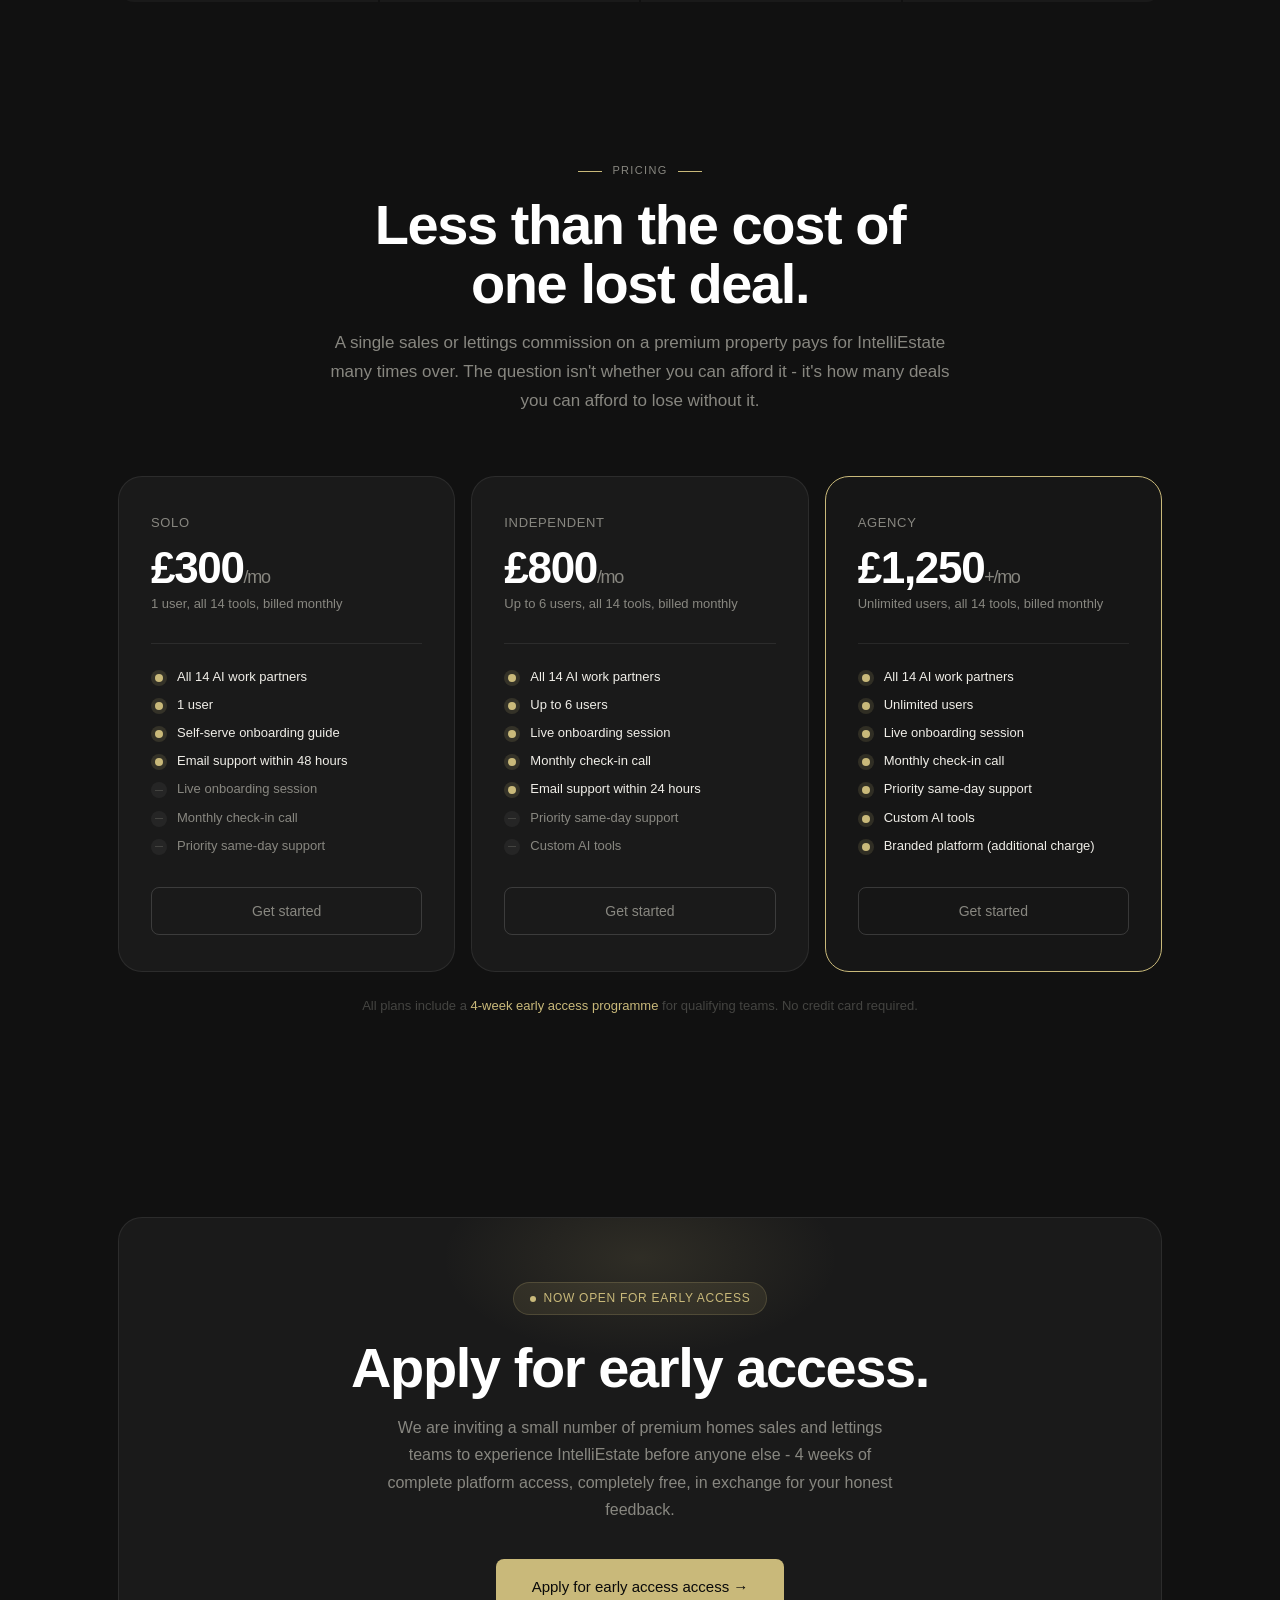
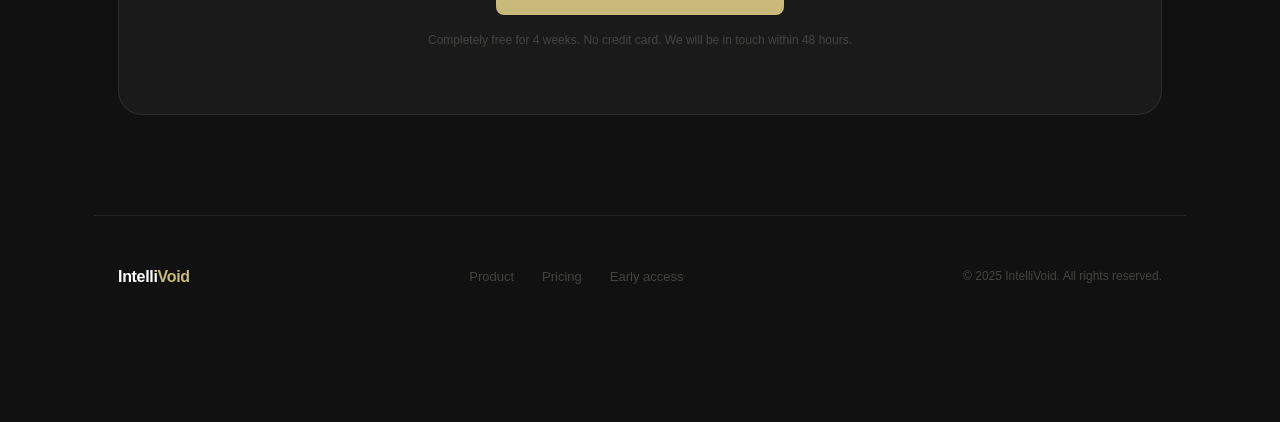
==== commit eb8499f4: "Add files via upload" ====
--- a/index.html
+++ b/index.html
@@ -515,18 +515,40 @@
         </div>
         <div class="tool-info">
           <div class="tool-item-name">Follow-Up Agent <span style="font-size:10px;font-weight:500;letter-spacing:0.07em;text-transform:uppercase;color:var(--accent);background:rgba(201,185,122,0.1);border:1px solid rgba(201,185,122,0.2);border-radius:999px;padding:2px 7px;margin-left:8px;vertical-align:middle;">Demo available</span></div>
-          <div class="tool-item-desc">Personalised follow-up emails after every site visit, referencing exactly what the buyer saw, said and felt.</div>
+          <div class="tool-item-desc">Personalised follow-up emails after every viewing, referencing exactly what the buyer or tenant saw, said and felt.</div>
         </div>
         <div class="tool-arrow">&#8594;</div>
       </a>
 
       <a href="features.html" style="text-decoration:none;color:inherit;" class="tool-item">
         <div class="tool-icon-wrap">
-          <svg width="18" height="18" viewBox="0 0 18 18" fill="none"><path d="M2 3h14v8a1 1 0 01-1 1H3a1 1 0 01-1-1V3z" stroke="#C9B97A" stroke-width="1.3" fill="none"/><path d="M9 12v4M6 16h6" stroke="#C9B97A" stroke-width="1.3" stroke-linecap="round" fill="none"/><circle cx="9" cy="7.5" r="2" stroke="#C9B97A" stroke-width="1.3" fill="none"/></svg>
+          <svg width="18" height="18" viewBox="0 0 18 18" fill="none"><rect x="2" y="2" width="14" height="14" rx="2" stroke="#C9B97A" stroke-width="1.3" fill="none"/><path d="M5 5h3M10 5h3M5 9h3M10 9h3M5 13h3M10 13h3" stroke="#C9B97A" stroke-width="1.3" stroke-linecap="round"/></svg>
         </div>
         <div class="tool-info">
-          <div class="tool-item-name">Sales Progression Agent <span style="font-size:10px;font-weight:500;letter-spacing:0.07em;text-transform:uppercase;color:#5DCAA5;background:rgba(29,158,117,0.08);border:1px solid rgba(29,158,117,0.2);border-radius:999px;padding:2px 7px;margin-left:8px;vertical-align:middle;">New &middot; Demo available</span></div>
-          <div class="tool-item-desc">Handles post-reservation buyer updates, solicitor chasing and exchange progression - the task that eats 34% of every agent's working day.</div>
+          <div class="tool-item-name">Investment Calculator <span style="font-size:10px;font-weight:500;letter-spacing:0.07em;text-transform:uppercase;color:#5DCAA5;background:rgba(29,158,117,0.08);border:1px solid rgba(29,158,117,0.2);border-radius:999px;padding:2px 7px;margin-left:8px;vertical-align:middle;">New &middot; Live tool</span></div>
+          <div class="tool-item-desc">Instant gross yield, net yield, stamp duty, mortgage and cashflow  -  updates live as you type, no generation needed.</div>
+        </div>
+        <div class="tool-arrow">&#8594;</div>
+      </a>
+
+      <a href="features.html" style="text-decoration:none;color:inherit;" class="tool-item">
+        <div class="tool-icon-wrap">
+          <svg width="18" height="18" viewBox="0 0 18 18" fill="none"><circle cx="9" cy="9" r="7" stroke="#C9B97A" stroke-width="1.3" fill="none"/><path d="M6 9h6M9 6v6" stroke="#C9B97A" stroke-width="1.3" stroke-linecap="round" fill="none"/></svg>
+        </div>
+        <div class="tool-info">
+          <div class="tool-item-name">Social Media Generator <span style="font-size:10px;font-weight:500;letter-spacing:0.07em;text-transform:uppercase;color:#5DCAA5;background:rgba(29,158,117,0.08);border:1px solid rgba(29,158,117,0.2);border-radius:999px;padding:2px 7px;margin-left:8px;vertical-align:middle;">SEO &amp; GEO</span></div>
+          <div class="tool-item-desc">A full week of content that builds your presence on Google and inside AI search tools like ChatGPT and Perplexity  -  simultaneously.</div>
+        </div>
+        <div class="tool-arrow">&#8594;</div>
+      </a>
+
+      <a href="features.html" style="text-decoration:none;color:inherit;" class="tool-item">
+        <div class="tool-icon-wrap">
+          <svg width="18" height="18" viewBox="0 0 18 18" fill="none"><rect x="2" y="10" width="3" height="6" rx="1" fill="#C9B97A" opacity="0.4"/><rect x="7.5" y="6" width="3" height="10" rx="1" fill="#C9B97A" opacity="0.7"/><rect x="13" y="2" width="3" height="14" rx="1" fill="#C9B97A"/></svg>
+        </div>
+        <div class="tool-info">
+          <div class="tool-item-name">Investor Pack Builder <span style="font-size:10px;font-weight:500;letter-spacing:0.07em;text-transform:uppercase;color:var(--accent);background:rgba(201,185,122,0.1);border:1px solid rgba(201,185,122,0.2);border-radius:999px;padding:2px 7px;margin-left:8px;vertical-align:middle;">Demo available</span></div>
+          <div class="tool-item-desc">Professional investor summaries covering gross yield, capital growth case and area fundamentals  -  the document agents currently produce manually.</div>
         </div>
         <div class="tool-arrow">&#8594;</div>
       </a>
@@ -536,30 +558,8 @@
           <svg width="18" height="18" viewBox="0 0 18 18" fill="none"><rect x="2" y="2" width="14" height="2.5" rx="1.25" fill="#C9B97A"/><rect x="2" y="7" width="10" height="2.5" rx="1.25" fill="#C9B97A" opacity="0.6"/><rect x="2" y="12" width="12" height="2.5" rx="1.25" fill="#C9B97A" opacity="0.4"/></svg>
         </div>
         <div class="tool-info">
-          <div class="tool-item-name">Listing Copy Writer <span style="font-size:10px;font-weight:500;letter-spacing:0.07em;text-transform:uppercase;color:var(--accent);background:rgba(201,185,122,0.1);border:1px solid rgba(201,185,122,0.2);border-radius:999px;padding:2px 7px;margin-left:8px;vertical-align:middle;">Demo available</span></div>
-          <div class="tool-item-desc">Polished headlines, descriptions and social captions in seconds - including an off-plan mode for properties that do not exist yet.</div>
-        </div>
-        <div class="tool-arrow">&#8594;</div>
-      </a>
-
-      <a href="features.html" style="text-decoration:none;color:inherit;" class="tool-item">
-        <div class="tool-icon-wrap">
-          <svg width="18" height="18" viewBox="0 0 18 18" fill="none"><rect x="2" y="12" width="3" height="5" rx="1" fill="#C9B97A" opacity="0.4"/><rect x="7.5" y="7" width="3" height="10" rx="1" fill="#C9B97A" opacity="0.7"/><rect x="13" y="2" width="3" height="15" rx="1" fill="#C9B97A"/></svg>
-        </div>
-        <div class="tool-info">
-          <div class="tool-item-name">Investor Pack Builder <span style="font-size:10px;font-weight:500;letter-spacing:0.07em;text-transform:uppercase;color:#5DCAA5;background:rgba(29,158,117,0.08);border:1px solid rgba(29,158,117,0.2);border-radius:999px;padding:2px 7px;margin-left:8px;vertical-align:middle;">New &middot; Demo available</span></div>
-          <div class="tool-item-desc">Generates professional investor summaries covering gross yield, capital growth case and area fundamentals - the document agents currently produce manually.</div>
-        </div>
-        <div class="tool-arrow">&#8594;</div>
-      </a>
-
-      <a href="features.html" style="text-decoration:none;color:inherit;" class="tool-item">
-        <div class="tool-icon-wrap">
-          <svg width="18" height="18" viewBox="0 0 18 18" fill="none"><rect x="2" y="2" width="14" height="14" rx="2" stroke="#C9B97A" stroke-width="1.3" fill="none"/><path d="M5 5h3M10 5h3M5 9h3M10 9h3M5 13h3M10 13h3" stroke="#C9B97A" stroke-width="1.3" stroke-linecap="round"/></svg>
-        </div>
-        <div class="tool-info">
-          <div class="tool-item-name">Investment Calculator <span style="font-size:10px;font-weight:500;letter-spacing:0.07em;text-transform:uppercase;color:#5DCAA5;background:rgba(29,158,117,0.08);border:1px solid rgba(29,158,117,0.2);border-radius:999px;padding:2px 7px;margin-left:8px;vertical-align:middle;">New &middot; Live tool</span></div>
-          <div class="tool-item-desc">Instant gross yield, net yield, stamp duty, mortgage and cashflow calculations — updates live as you type, no generation needed.</div>
+          <div class="tool-item-name">Listing Copy Writer <span style="font-size:10px;font-weight:500;letter-spacing:0.07em;text-transform:uppercase;color:var(--accent);background:rgba(201,185,122,0.1);border:1px solid rgba(201,185,122,0.2);border-radius:999px;padding:2px 7px;margin-left:8px;vertical-align:middle;">Now SEO optimised</span></div>
+          <div class="tool-item-desc">Polished listing copy with SEO keywords woven naturally throughout  -  so your properties rank on Google as well as convert viewers into buyers.</div>
         </div>
         <div class="tool-arrow">&#8594;</div>
       </a>
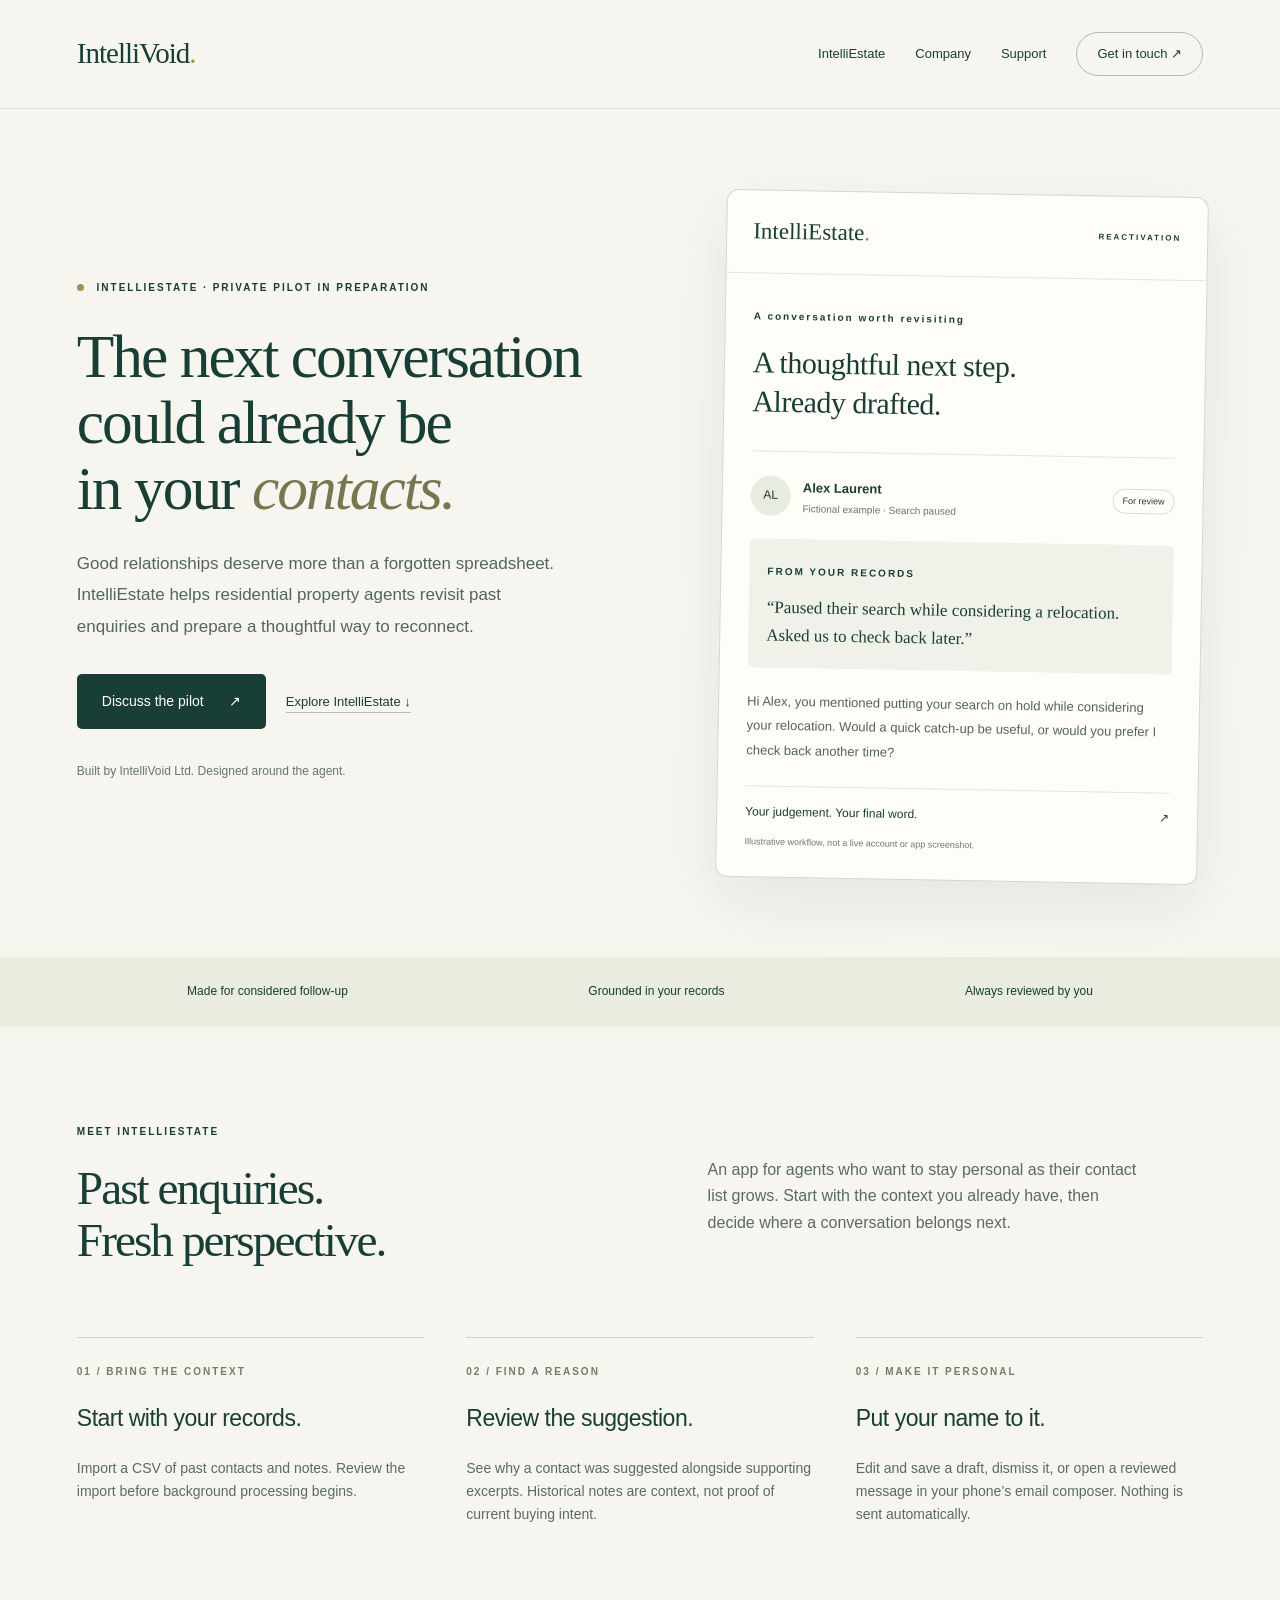
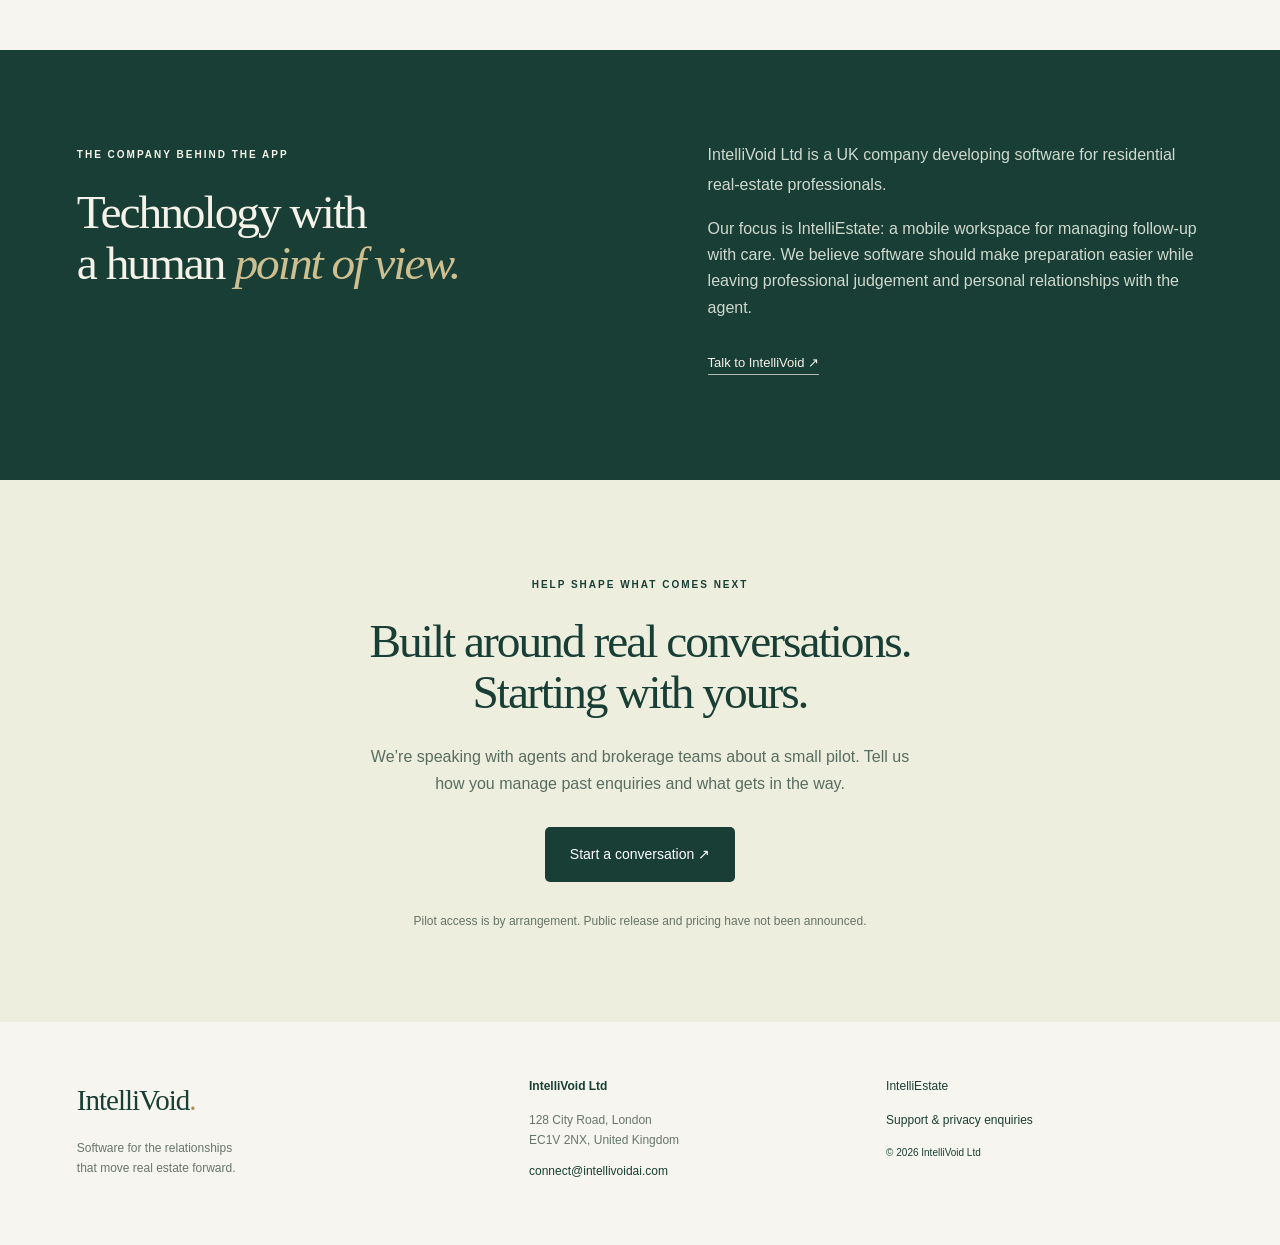
==== commit 0c4a8907: "Replace legacy platform site with IntelliEstate pilot website" ====
--- a/index.html
+++ b/index.html
@@ -1,721 +1 @@
-<!DOCTYPE html>
-<html lang="en">
-<head>
-<meta charset="UTF-8"/>
-<meta name="viewport" content="width=device-width, initial-scale=1.0"/>
-<title>IntelliVoid - AI Work Partners for Premium Homes Sales Teams</title>
-<style>
-/* ============================================================
-   RESET & BASE
-   ============================================================ */
-*, *::before, *::after { box-sizing: border-box; margin: 0; padding: 0; }
-:root {
-  --black: #0A0A0A;
-  --off-black: #111111;
-  --dark: #161616;
-  --card-bg: #1A1A1A;
-  --border: rgba(255,255,255,0.08);
-  --border-strong: rgba(255,255,255,0.15);
-  --white: #FFFFFF;
-  --off-white: #F0EEE8;
-  --muted: #888780;
-  --subtle: #444441;
-  --accent: #C9B97A;
-  --accent-dark: #A8983F;
-  --accent-light: #E8D89A;
-  --purple: #7F77DD;
-  --radius: 8px;
-  --radius-lg: 16px;
-  --radius-xl: 24px;
-}
-html { scroll-behavior: smooth; }
-body {
-  font-family: -apple-system, BlinkMacSystemFont, 'Segoe UI', 'Helvetica Neue', sans-serif;
-  background: var(--black);
-  color: var(--white);
-  line-height: 1.6;
-  overflow-x: hidden;
-}
-a { text-decoration: none; color: inherit; }
-img { max-width: 100%; }
-
-/* ============================================================
-   TYPOGRAPHY
-   ============================================================ */
-.display { font-size: clamp(42px, 7vw, 88px); font-weight: 600; line-height: 1.0; letter-spacing: -0.03em; }
-.display-sm { font-size: clamp(32px, 5vw, 56px); font-weight: 600; line-height: 1.05; letter-spacing: -0.025em; }
-.heading { font-size: clamp(22px, 3vw, 32px); font-weight: 500; line-height: 1.2; letter-spacing: -0.02em; }
-.subheading { font-size: clamp(16px, 2vw, 20px); font-weight: 400; color: var(--muted); line-height: 1.6; }
-.label { font-size: 11px; font-weight: 500; letter-spacing: 0.12em; text-transform: uppercase; color: var(--muted); }
-.body-text { font-size: 15px; color: var(--muted); line-height: 1.75; }
-.accent-text { color: var(--accent); }
-
-/* ============================================================
-   LAYOUT
-   ============================================================ */
-.container { max-width: 1140px; margin: 0 auto; padding: 0 24px; }
-.section { padding: 100px 0; }
-.section-sm { padding: 60px 0; }
-
-/* ============================================================
-   NAV
-   ============================================================ */
-nav {
-  position: fixed; top: 0; left: 0; right: 0; z-index: 100;
-  padding: 20px 0;
-  border-bottom: 1px solid transparent;
-  transition: all 0.3s;
-}
-nav.scrolled {
-  background: rgba(10,10,10,0.95);
-  backdrop-filter: blur(12px);
-  border-bottom-color: var(--border);
-  padding: 14px 0;
-}
-.nav-inner { display: flex; align-items: center; justify-content: space-between; }
-.nav-logo { font-size: 18px; font-weight: 600; letter-spacing: -0.02em; }
-.nav-logo span { color: var(--accent); }
-.nav-links { display: flex; align-items: center; gap: 24px; flex-wrap: nowrap; }
-.nav-link { font-size: 14px; color: var(--muted); transition: color 0.2s; }
-.nav-link:hover { color: var(--white); }
-.nav-cta {
-  font-size: 13px; font-weight: 500;
-  padding: 9px 20px;
-  background: var(--accent);
-  color: var(--black);
-  border-radius: var(--radius);
-  transition: all 0.2s;
-}
-.nav-cta:hover { background: var(--accent-light); }
-.nav-mobile-hide { display: flex; }
-
-/* ============================================================
-   HERO
-   ============================================================ */
-.hero {
-  min-height: 100vh;
-  display: flex; align-items: center;
-  padding: 120px 0 80px;
-  position: relative;
-  overflow: hidden;
-}
-.hero-bg {
-  position: absolute; inset: 0; z-index: 0;
-  background:
-    radial-gradient(ellipse 60% 50% at 70% 50%, rgba(201,185,122,0.07) 0%, transparent 70%),
-    radial-gradient(ellipse 40% 60% at 20% 80%, rgba(127,119,221,0.05) 0%, transparent 60%);
-}
-.hero-grid {
-  position: absolute; inset: 0; z-index: 0; opacity: 0.03;
-  background-image: linear-gradient(var(--white) 1px, transparent 1px), linear-gradient(90deg, var(--white) 1px, transparent 1px);
-  background-size: 60px 60px;
-}
-.hero-content { position: relative; z-index: 1; max-width: 800px; }
-.hero-eyebrow { display: inline-flex; align-items: center; gap: 8px; margin-bottom: 28px; }
-.hero-eyebrow-dot { width: 6px; height: 6px; border-radius: 50%; background: var(--accent); }
-.hero-eyebrow-text { font-size: 12px; font-weight: 500; letter-spacing: 0.1em; text-transform: uppercase; color: var(--accent); }
-.hero-title { margin-bottom: 24px; }
-.hero-title em { font-style: italic; color: var(--accent); }
-.hero-sub { font-size: clamp(16px, 2vw, 19px); color: var(--muted); line-height: 1.7; max-width: 560px; margin-bottom: 44px; }
-.hero-actions { display: flex; gap: 14px; flex-wrap: wrap; align-items: center; }
-.btn-primary {
-  display: inline-flex; align-items: center; gap: 8px;
-  font-size: 14px; font-weight: 500;
-  padding: 13px 28px;
-  background: var(--accent);
-  color: var(--black);
-  border-radius: var(--radius);
-  border: none; cursor: pointer;
-  transition: all 0.2s;
-}
-.btn-primary:hover { background: var(--accent-light); transform: translateY(-1px); }
-.btn-ghost {
-  display: inline-flex; align-items: center; gap: 8px;
-  font-size: 14px; font-weight: 400;
-  padding: 13px 28px;
-  background: transparent;
-  color: var(--muted);
-  border-radius: var(--radius);
-  border: 1px solid var(--border-strong);
-  cursor: pointer;
-  transition: all 0.2s;
-}
-.btn-ghost:hover { color: var(--white); border-color: rgba(255,255,255,0.3); }
-.hero-scroll { margin-top: 80px; display: flex; align-items: center; gap: 12px; color: var(--subtle); font-size: 12px; letter-spacing: 0.05em; }
-.hero-scroll-line { width: 40px; height: 1px; background: var(--subtle); }
-
-/* ============================================================
-   LOGOS / SOCIAL PROOF BAR
-   ============================================================ */
-.proof-bar {
-  padding: 32px 0;
-  border-top: 1px solid var(--border);
-  border-bottom: 1px solid var(--border);
-}
-.proof-inner { display: flex; align-items: center; gap: 40px; flex-wrap: wrap; justify-content: center; }
-.proof-label { font-size: 11px; letter-spacing: 0.1em; text-transform: uppercase; color: var(--muted); white-space: nowrap; }
-.proof-divider { width: 1px; height: 20px; background: var(--border); }
-.proof-items { display: flex; gap: 40px; flex-wrap: wrap; justify-content: center; }
-.proof-item { font-size: 14px; font-weight: 500; color: var(--muted); letter-spacing: -0.01em; }
-
-/* ============================================================
-   PROBLEM SECTION
-   ============================================================ */
-.problem-grid { display: grid; grid-template-columns: 1fr 1fr; gap: 2px; margin-top: 60px; }
-.problem-card {
-  background: var(--card-bg);
-  padding: 36px;
-  position: relative;
-  overflow: hidden;
-}
-.problem-card:first-child { border-radius: var(--radius-lg) 0 0 0; }
-.problem-card:nth-child(2) { border-radius: 0 var(--radius-lg) 0 0; }
-.problem-card:nth-child(3) { border-radius: 0 0 0 var(--radius-lg); }
-.problem-card:last-child { border-radius: 0 0 var(--radius-lg) 0; }
-.problem-num { font-size: 48px; font-weight: 600; color: var(--border-strong); line-height: 1; margin-bottom: 16px; letter-spacing: -0.03em; }
-.problem-title { font-size: 17px; font-weight: 500; color: var(--white); margin-bottom: 8px; }
-.problem-text { font-size: 14px; color: var(--muted); line-height: 1.65; }
-
-/* ============================================================
-   PRODUCT SECTION
-   ============================================================ */
-.product-header { display: grid; grid-template-columns: 1fr 1fr; gap: 60px; align-items: end; margin-bottom: 60px; }
-.tools-list { display: flex; flex-direction: column; gap: 2px; }
-.tool-item {
-  display: flex; align-items: center; gap: 20px;
-  padding: 24px 28px;
-  background: var(--card-bg);
-  border-radius: 0;
-  cursor: pointer;
-  transition: all 0.2s;
-  border-left: 2px solid transparent;
-}
-.tool-item:first-child { border-radius: var(--radius-lg) var(--radius-lg) 0 0; }
-.tool-item:last-child { border-radius: 0 0 var(--radius-lg) var(--radius-lg); }
-.tool-item:hover, .tool-item.active { background: #1F1F1F; border-left-color: var(--accent); }
-.tool-icon-wrap {
-  width: 40px; height: 40px; border-radius: var(--radius);
-  background: rgba(201,185,122,0.1);
-  display: flex; align-items: center; justify-content: center;
-  flex-shrink: 0;
-}
-.tool-info { flex: 1; }
-.tool-item-name { font-size: 15px; font-weight: 500; color: var(--white); margin-bottom: 2px; }
-.tool-item-desc { font-size: 13px; color: var(--muted); }
-.tool-arrow { color: var(--subtle); font-size: 18px; transition: transform 0.2s; }
-.tool-item:hover .tool-arrow, .tool-item.active .tool-arrow { transform: translateX(3px); color: var(--accent); }
-
-/* ============================================================
-   DEMO PREVIEW
-   ============================================================ */
-.demo-wrap {
-  background: var(--card-bg);
-  border: 1px solid var(--border);
-  border-radius: var(--radius-xl);
-  overflow: hidden;
-  margin-top: 60px;
-}
-.demo-bar { background: var(--dark); padding: 14px 20px; display: flex; align-items: center; gap: 8px; border-bottom: 1px solid var(--border); }
-.demo-dot { width: 10px; height: 10px; border-radius: 50%; }
-.demo-url { flex: 1; background: rgba(255,255,255,0.05); border-radius: 6px; padding: 5px 14px; font-size: 12px; color: var(--subtle); margin: 0 12px; }
-.demo-inner { padding: 32px; display: grid; grid-template-columns: 1fr 1fr; gap: 24px; }
-.demo-input-group { display: flex; flex-direction: column; gap: 14px; }
-.demo-label { font-size: 11px; text-transform: uppercase; letter-spacing: 0.08em; color: var(--muted); margin-bottom: 4px; }
-.demo-input {
-  background: rgba(255,255,255,0.05);
-  border: 1px solid var(--border);
-  border-radius: var(--radius);
-  padding: 10px 14px;
-  font-size: 13px;
-  color: var(--muted);
-}
-.demo-output-group { display: flex; flex-direction: column; gap: 10px; }
-.demo-output-block {
-  background: rgba(201,185,122,0.06);
-  border: 1px solid rgba(201,185,122,0.15);
-  border-radius: var(--radius);
-  padding: 14px 16px;
-}
-.demo-output-label { font-size: 10px; text-transform: uppercase; letter-spacing: 0.1em; color: var(--accent); margin-bottom: 6px; }
-.demo-output-text { font-size: 13px; color: var(--off-white); line-height: 1.55; }
-
-/* ============================================================
-   STATS
-   ============================================================ */
-.stats-grid { display: grid; grid-template-columns: repeat(4, 1fr); gap: 2px; margin-top: 60px; }
-.stat-card { background: var(--card-bg); padding: 40px 32px; text-align: center; }
-.stat-card:first-child { border-radius: var(--radius-lg) 0 0 var(--radius-lg); }
-.stat-card:last-child { border-radius: 0 var(--radius-lg) var(--radius-lg) 0; }
-.stat-num { font-size: 48px; font-weight: 600; letter-spacing: -0.03em; color: var(--white); line-height: 1; margin-bottom: 8px; }
-.stat-num span { color: var(--accent); }
-.stat-label { font-size: 13px; color: var(--muted); }
-
-/* ============================================================
-   PRICING
-   ============================================================ */
-.pricing-grid { display: grid; grid-template-columns: repeat(3, 1fr); gap: 16px; margin-top: 60px; }
-.pricing-card {
-  background: var(--card-bg);
-  border: 1px solid var(--border);
-  border-radius: var(--radius-xl);
-  padding: 36px 32px;
-  position: relative;
-  transition: border-color 0.2s;
-}
-.pricing-card:hover { border-color: var(--border-strong); }
-.pricing-card.featured {
-  background: var(--dark);
-  border: 1px solid var(--accent);
-}
-.pricing-badge {
-  position: absolute; top: -12px; left: 50%; transform: translateX(-50%);
-  background: var(--accent); color: var(--black);
-  font-size: 11px; font-weight: 600; letter-spacing: 0.06em; text-transform: uppercase;
-  padding: 4px 14px; border-radius: 999px;
-  white-space: nowrap;
-}
-.pricing-tier { font-size: 13px; font-weight: 500; letter-spacing: 0.05em; text-transform: uppercase; color: var(--muted); margin-bottom: 12px; }
-.pricing-price { font-size: 44px; font-weight: 600; letter-spacing: -0.03em; line-height: 1; margin-bottom: 4px; }
-.pricing-price span { font-size: 18px; font-weight: 400; color: var(--muted); }
-.pricing-cadence { font-size: 13px; color: var(--muted); margin-bottom: 28px; }
-.pricing-divider { height: 1px; background: var(--border); margin-bottom: 24px; }
-.pricing-features { display: flex; flex-direction: column; gap: 10px; margin-bottom: 32px; }
-.pricing-feat { display: flex; gap: 10px; align-items: flex-start; }
-.feat-icon { width: 16px; height: 16px; border-radius: 50%; display: flex; align-items: center; justify-content: center; flex-shrink: 0; margin-top: 2px; }
-.feat-icon-on { background: rgba(201,185,122,0.15); }
-.feat-icon-off { background: rgba(255,255,255,0.05); }
-.feat-check { width: 8px; height: 8px; border-radius: 50%; background: var(--accent); }
-.feat-dash { width: 8px; height: 1px; background: var(--subtle); }
-.feat-text { font-size: 13px; color: var(--muted); line-height: 1.4; }
-.feat-text.on { color: var(--off-white); }
-.pricing-cta {
-  display: block; text-align: center;
-  font-size: 14px; font-weight: 500;
-  padding: 12px 24px;
-  border-radius: var(--radius);
-  border: 1px solid var(--border-strong);
-  color: var(--muted);
-  transition: all 0.2s;
-  cursor: pointer;
-}
-.pricing-cta:hover { color: var(--white); border-color: rgba(255,255,255,0.3); }
-.pricing-cta.featured-cta {
-  background: var(--accent);
-  color: var(--black);
-  border-color: transparent;
-}
-.pricing-cta.featured-cta:hover { background: var(--accent-light); }
-.pricing-note { text-align: center; margin-top: 24px; font-size: 13px; color: var(--subtle); }
-.pricing-note a { color: var(--accent); }
-
-/* ============================================================
-   FOUNDING PARTNER SECTION
-   ============================================================ */
-.founding-wrap {
-  background: var(--card-bg);
-  border: 1px solid var(--border);
-  border-radius: var(--radius-xl);
-  padding: 64px;
-  text-align: center;
-  position: relative;
-  overflow: hidden;
-}
-.founding-glow {
-  position: absolute; top: -60px; left: 50%; transform: translateX(-50%);
-  width: 400px; height: 200px;
-  background: radial-gradient(ellipse, rgba(201,185,122,0.12) 0%, transparent 70%);
-  pointer-events: none;
-}
-.founding-badge {
-  display: inline-flex; align-items: center; gap: 8px;
-  background: rgba(201,185,122,0.1);
-  border: 1px solid rgba(201,185,122,0.2);
-  border-radius: 999px;
-  padding: 6px 16px;
-  margin-bottom: 24px;
-}
-.founding-badge-dot { width: 6px; height: 6px; border-radius: 50%; background: var(--accent); animation: pulse 2s infinite; }
-@keyframes pulse { 0%,100%{opacity:1} 50%{opacity:0.4} }
-.founding-badge-text { font-size: 12px; font-weight: 500; letter-spacing: 0.06em; text-transform: uppercase; color: var(--accent); }
-.founding-title { margin-bottom: 16px; }
-.founding-sub { font-size: 16px; color: var(--muted); max-width: 520px; margin: 0 auto 36px; line-height: 1.7; }
-.founding-form { display: flex; gap: 10px; max-width: 480px; margin: 0 auto 16px; }
-.founding-input {
-  flex: 1; padding: 13px 18px;
-  background: rgba(255,255,255,0.05);
-  border: 1px solid var(--border-strong);
-  border-radius: var(--radius);
-  color: var(--white); font-size: 14px;
-  outline: none; transition: border-color 0.2s;
-}
-.founding-input::placeholder { color: var(--subtle); }
-.founding-input:focus { border-color: var(--accent); }
-.founding-disclaimer { font-size: 12px; color: var(--subtle); }
-
-/* ============================================================
-   FOOTER
-   ============================================================ */
-footer {
-  padding: 48px 0 32px;
-  border-top: 1px solid var(--border);
-}
-.footer-inner { display: flex; align-items: center; justify-content: space-between; flex-wrap: wrap; gap: 20px; }
-.footer-logo { font-size: 16px; font-weight: 600; letter-spacing: -0.02em; }
-.footer-logo span { color: var(--accent); }
-.footer-links { display: flex; gap: 28px; }
-.footer-link { font-size: 13px; color: var(--subtle); transition: color 0.2s; }
-.footer-link:hover { color: var(--muted); }
-.footer-copy { font-size: 12px; color: var(--subtle); }
-
-/* ============================================================
-   SECTION HEADERS
-   ============================================================ */
-.section-header { max-width: 640px; }
-.section-header-centered { max-width: 640px; margin: 0 auto; text-align: center; }
-.section-eyebrow { display: flex; align-items: center; gap: 10px; margin-bottom: 16px; }
-.section-eyebrow-centered { justify-content: center; }
-.section-eyebrow-line { width: 24px; height: 1px; background: var(--accent); }
-.section-title { margin-bottom: 16px; }
-.section-sub { font-size: 17px; color: var(--muted); line-height: 1.7; }
-
-/* ============================================================
-   RESPONSIVE
-   ============================================================ */
-@media (max-width: 768px) {
-  .nav-mobile-hide { display: none; }
-  .problem-grid { grid-template-columns: 1fr; }
-  .problem-card:first-child { border-radius: var(--radius-lg) var(--radius-lg) 0 0; }
-  .problem-card:nth-child(2) { border-radius: 0; }
-  .problem-card:nth-child(3) { border-radius: 0; }
-  .problem-card:last-child { border-radius: 0 0 var(--radius-lg) var(--radius-lg); }
-  .product-header { grid-template-columns: 1fr; gap: 32px; }
-  .demo-inner { grid-template-columns: 1fr; }
-  .stats-grid { grid-template-columns: repeat(2, 1fr); }
-  .stat-card:first-child { border-radius: var(--radius-lg) 0 0 0; }
-  .stat-card:nth-child(2) { border-radius: 0 var(--radius-lg) 0 0; }
-  .stat-card:nth-child(3) { border-radius: 0 0 0 var(--radius-lg); }
-  .stat-card:last-child { border-radius: 0 0 var(--radius-lg) 0; }
-  .pricing-grid { grid-template-columns: 1fr; }
-  .founding-wrap { padding: 40px 24px; }
-  .founding-form { flex-direction: column; }
-  .footer-inner { flex-direction: column; align-items: flex-start; }
-  .section { padding: 70px 0; }
-}
-</style>
-</head>
-<body>
-
-<!-- NAV -->
-<nav id="nav">
-  <div class="container">
-    <div class="nav-inner">
-      <div class="nav-logo">Intelli<span>Void</span></div>
-      <div class="nav-links nav-mobile-hide">
-        <a href="#product" class="nav-link">Product</a>
-        <a href="features.html" class="nav-link">Features</a>
-        <a href="#pricing" class="nav-link">Pricing</a>
-        <a href="#founding" class="nav-link">Early access</a>
-      </div>
-      <a href="#founding" class="nav-cta nav-mobile-hide">Apply for early access</a>
-    </div>
-  </div>
-</nav>
-
-<!-- HERO -->
-<section class="hero">
-  <div class="hero-bg"></div>
-  <div class="hero-grid"></div>
-  <div class="container">
-    <div class="hero-content">
-      <div class="hero-eyebrow">
-        <div class="hero-eyebrow-dot"></div>
-        <div class="hero-eyebrow-text">AI work partners for premium homes sales and lettings teams</div>
-      </div>
-      <h1 class="display hero-title">
-        Your sales and lettings team.<br>
-        <em>Supercharged.</em>
-      </h1>
-      <p class="hero-sub">IntelliEstate gives professionals selling and letting premium homes an AI platform that handles the admin - so they can focus on what only humans can do.</p>
-      <div class="hero-actions">
-        <a href="#founding" class="btn-primary">Apply for early access →</a>
-        <a href="#product" class="btn-ghost">See how it works</a>
-      </div>
-      <div class="hero-scroll">
-        <div class="hero-scroll-line"></div>
-        Scroll to explore
-      </div>
-    </div>
-  </div>
-</section>
-
-<!-- PROOF BAR -->
-<div class="proof-bar">
-  <div class="container">
-    <div class="proof-inner">
-      <div class="proof-label">Built for the teams across the UK's premium homes market</div>
-    </div>
-  </div>
-</div>
-
-<!-- PROBLEM -->
-<section class="section" id="problem">
-  <div class="container">
-    <div class="section-header">
-      <div class="section-eyebrow">
-        <div class="section-eyebrow-line"></div>
-        <div class="label">The problem</div>
-      </div>
-      <h2 class="display-sm section-title">Premium buyers expect more.<br>Your team has less time.</h2>
-      <p class="section-sub">The gap between expectation and capacity is where deals are lost. Every day.</p>
-    </div>
-    <div class="problem-grid">
-      <div class="problem-card">
-        <div class="problem-num">01</div>
-        <div class="problem-title">Leads go cold while follow-ups wait</div>
-        <div class="problem-text">A warm buyer visits on Friday. A generic email goes out Monday. By then, they've seen three other developments and your moment has passed.</div>
-      </div>
-      <div class="problem-card">
-        <div class="problem-num">02</div>
-        <div class="problem-title">Copy takes hours that agents don't have</div>
-        <div class="problem-text">Writing polished, on-brand descriptions for 40 units across a development shouldn't take a week. But it does, and it shows when it's rushed.</div>
-      </div>
-      <div class="problem-card">
-        <div class="problem-num">03</div>
-        <div class="problem-title">Hesitant buyers don't get the evidence they need</div>
-        <div class="problem-text">A buyer on the fence needs a compelling market case. Pulling comparable data and writing a convincing narrative takes time most agents don't have mid-day.</div>
-      </div>
-      <div class="problem-card">
-        <div class="problem-num">04</div>
-        <div class="problem-title">CRM notes never get written properly</div>
-        <div class="problem-text">The detail from a great site visit - buyer preferences, objections, personal notes - lives in someone's head or a voice memo. Until it's forgotten.</div>
-      </div>
-    </div>
-  </div>
-</section>
-
-<!-- PRODUCT -->
-<section class="section" id="product" style="background: var(--off-black); margin: 0; padding: 100px 0;">
-  <div class="container">
-    <div class="product-header">
-      <div>
-        <div class="section-eyebrow">
-          <div class="section-eyebrow-line"></div>
-          <div class="label">IntelliEstate</div>
-        </div>
-        <h2 class="display-sm section-title">Fourteen AI work partners.<br>One platform.</h2>
-      </div>
-      <p class="section-sub">Each tool is built around a specific moment in the premium homes sales and lettings day; not a generic AI assistant, but a specialist that knows your world.</p>
-    </div>
-
-    <div class="tools-list">
-
-      <a href="features.html" style="text-decoration:none;color:inherit;" class="tool-item">
-        <div class="tool-icon-wrap">
-          <svg width="18" height="18" viewBox="0 0 18 18" fill="none"><path d="M2 4h14v9a1 1 0 01-1 1H3a1 1 0 01-1-1V4z" stroke="#C9B97A" stroke-width="1.3" fill="none"/><path d="M2 4l7 6 7-6" stroke="#C9B97A" stroke-width="1.3" fill="none"/></svg>
-        </div>
-        <div class="tool-info">
-          <div class="tool-item-name">Follow-Up Agent <span style="font-size:10px;font-weight:500;letter-spacing:0.07em;text-transform:uppercase;color:var(--accent);background:rgba(201,185,122,0.1);border:1px solid rgba(201,185,122,0.2);border-radius:999px;padding:2px 7px;margin-left:8px;vertical-align:middle;">Demo available</span></div>
-          <div class="tool-item-desc">Personalised follow-up emails after every viewing, referencing exactly what the buyer or tenant saw, said and felt.</div>
-        </div>
-        <div class="tool-arrow">&#8594;</div>
-      </a>
-
-      <a href="features.html" style="text-decoration:none;color:inherit;" class="tool-item">
-        <div class="tool-icon-wrap">
-          <svg width="18" height="18" viewBox="0 0 18 18" fill="none"><rect x="2" y="2" width="14" height="14" rx="2" stroke="#C9B97A" stroke-width="1.3" fill="none"/><path d="M5 5h3M10 5h3M5 9h3M10 9h3M5 13h3M10 13h3" stroke="#C9B97A" stroke-width="1.3" stroke-linecap="round"/></svg>
-        </div>
-        <div class="tool-info">
-          <div class="tool-item-name">Investment Calculator <span style="font-size:10px;font-weight:500;letter-spacing:0.07em;text-transform:uppercase;color:#5DCAA5;background:rgba(29,158,117,0.08);border:1px solid rgba(29,158,117,0.2);border-radius:999px;padding:2px 7px;margin-left:8px;vertical-align:middle;">New &middot; Live tool</span></div>
-          <div class="tool-item-desc">Instant gross yield, net yield, stamp duty, mortgage and cashflow  -  updates live as you type, no generation needed.</div>
-        </div>
-        <div class="tool-arrow">&#8594;</div>
-      </a>
-
-      <a href="features.html" style="text-decoration:none;color:inherit;" class="tool-item">
-        <div class="tool-icon-wrap">
-          <svg width="18" height="18" viewBox="0 0 18 18" fill="none"><circle cx="9" cy="9" r="7" stroke="#C9B97A" stroke-width="1.3" fill="none"/><path d="M6 9h6M9 6v6" stroke="#C9B97A" stroke-width="1.3" stroke-linecap="round" fill="none"/></svg>
-        </div>
-        <div class="tool-info">
-          <div class="tool-item-name">Social Media Generator <span style="font-size:10px;font-weight:500;letter-spacing:0.07em;text-transform:uppercase;color:#5DCAA5;background:rgba(29,158,117,0.08);border:1px solid rgba(29,158,117,0.2);border-radius:999px;padding:2px 7px;margin-left:8px;vertical-align:middle;">SEO &amp; GEO</span></div>
-          <div class="tool-item-desc">A full week of content that builds your presence on Google and inside AI search tools like ChatGPT and Perplexity  -  simultaneously.</div>
-        </div>
-        <div class="tool-arrow">&#8594;</div>
-      </a>
-
-      <a href="features.html" style="text-decoration:none;color:inherit;" class="tool-item">
-        <div class="tool-icon-wrap">
-          <svg width="18" height="18" viewBox="0 0 18 18" fill="none"><rect x="2" y="10" width="3" height="6" rx="1" fill="#C9B97A" opacity="0.4"/><rect x="7.5" y="6" width="3" height="10" rx="1" fill="#C9B97A" opacity="0.7"/><rect x="13" y="2" width="3" height="14" rx="1" fill="#C9B97A"/></svg>
-        </div>
-        <div class="tool-info">
-          <div class="tool-item-name">Investor Pack Builder <span style="font-size:10px;font-weight:500;letter-spacing:0.07em;text-transform:uppercase;color:var(--accent);background:rgba(201,185,122,0.1);border:1px solid rgba(201,185,122,0.2);border-radius:999px;padding:2px 7px;margin-left:8px;vertical-align:middle;">Demo available</span></div>
-          <div class="tool-item-desc">Professional investor summaries covering gross yield, capital growth case and area fundamentals  -  the document agents currently produce manually.</div>
-        </div>
-        <div class="tool-arrow">&#8594;</div>
-      </a>
-
-      <a href="features.html" style="text-decoration:none;color:inherit;" class="tool-item">
-        <div class="tool-icon-wrap">
-          <svg width="18" height="18" viewBox="0 0 18 18" fill="none"><rect x="2" y="2" width="14" height="2.5" rx="1.25" fill="#C9B97A"/><rect x="2" y="7" width="10" height="2.5" rx="1.25" fill="#C9B97A" opacity="0.6"/><rect x="2" y="12" width="12" height="2.5" rx="1.25" fill="#C9B97A" opacity="0.4"/></svg>
-        </div>
-        <div class="tool-info">
-          <div class="tool-item-name">Listing Copy Writer <span style="font-size:10px;font-weight:500;letter-spacing:0.07em;text-transform:uppercase;color:var(--accent);background:rgba(201,185,122,0.1);border:1px solid rgba(201,185,122,0.2);border-radius:999px;padding:2px 7px;margin-left:8px;vertical-align:middle;">Now SEO optimised</span></div>
-          <div class="tool-item-desc">Polished listing copy with SEO keywords woven naturally throughout  -  so your properties rank on Google as well as convert viewers into buyers.</div>
-        </div>
-        <div class="tool-arrow">&#8594;</div>
-      </a>
-
-    </div>
-
-    <div style="text-align:center;margin-top:32px;">
-      <a href="features.html" style="display:inline-flex;align-items:center;gap:8px;font-size:14px;font-weight:500;color:var(--black);background:var(--accent);padding:12px 28px;border-radius:var(--radius);text-decoration:none;transition:background 0.2s;" onmouseover="this.style.background='#E8D89A'" onmouseout="this.style.background='#C9B97A'">See all 14 work partners and demos &rarr;</a>
-    </div>
-
-<!-- STATS -->
-<section class="section-sm">
-  <div class="container">
-    <div class="stats-grid">
-      <div class="stat-card">
-        <div class="stat-num">10<span>+</span></div>
-        <div class="stat-label">Hours saved per agent, per week</div>
-      </div>
-      <div class="stat-card">
-        <div class="stat-num">10<span>secs</span></div>
-        <div class="stat-label">To generate a full listing copy suite</div>
-      </div>
-      <div class="stat-card">
-        <div class="stat-num">14</div>
-        <div class="stat-label">Specialist AI work partners</div>
-      </div>
-      <div class="stat-card">
-        <div class="stat-num">1</div>
-        <div class="stat-label">Platform. One login. Everything.</div>
-      </div>
-    </div>
-  </div>
-</section>
-
-<!-- PRICING -->
-<section class="section" id="pricing" style="background: var(--off-black); margin: 0; padding: 100px 0;">
-  <div class="container">
-    <div class="section-header-centered">
-      <div class="section-eyebrow section-eyebrow-centered">
-        <div class="section-eyebrow-line"></div>
-        <div class="label">Pricing</div>
-        <div class="section-eyebrow-line"></div>
-      </div>
-      <h2 class="display-sm section-title">Less than the cost of<br>one lost deal.</h2>
-      <p class="section-sub">A single sales or lettings commission on a premium property pays for IntelliEstate many times over. The question isn't whether you can afford it - it's how many deals you can afford to lose without it.</p>
-    </div>
-
-    <div class="pricing-grid" style="grid-template-columns: repeat(auto-fit, minmax(220px, 1fr));">
-
-      <div class="pricing-card">
-        <div class="pricing-tier">Solo</div>
-        <div class="pricing-price">£300<span>/mo</span></div>
-        <div class="pricing-cadence">1 user, all 14 tools, billed monthly</div>
-        <div class="pricing-divider"></div>
-        <div class="pricing-features">
-          <div class="pricing-feat"><div class="feat-icon feat-icon-on"><div class="feat-check"></div></div><div class="feat-text on">All 14 AI work partners</div></div>
-          <div class="pricing-feat"><div class="feat-icon feat-icon-on"><div class="feat-check"></div></div><div class="feat-text on">1 user</div></div>
-          <div class="pricing-feat"><div class="feat-icon feat-icon-on"><div class="feat-check"></div></div><div class="feat-text on">Self-serve onboarding guide</div></div>
-          <div class="pricing-feat"><div class="feat-icon feat-icon-on"><div class="feat-check"></div></div><div class="feat-text on">Email support within 48 hours</div></div>
-          <div class="pricing-feat"><div class="feat-icon feat-icon-off"><div class="feat-dash"></div></div><div class="feat-text">Live onboarding session</div></div>
-          <div class="pricing-feat"><div class="feat-icon feat-icon-off"><div class="feat-dash"></div></div><div class="feat-text">Monthly check-in call</div></div>
-          <div class="pricing-feat"><div class="feat-icon feat-icon-off"><div class="feat-dash"></div></div><div class="feat-text">Priority same-day support</div></div>
-        </div>
-        <a href="#founding" class="pricing-cta">Get started</a>
-      </div>
-
-      <div class="pricing-card">
-        <div class="pricing-tier">Independent</div>
-        <div class="pricing-price">£800<span>/mo</span></div>
-        <div class="pricing-cadence">Up to 6 users, all 14 tools, billed monthly</div>
-        <div class="pricing-divider"></div>
-        <div class="pricing-features">
-          <div class="pricing-feat"><div class="feat-icon feat-icon-on"><div class="feat-check"></div></div><div class="feat-text on">All 14 AI work partners</div></div>
-          <div class="pricing-feat"><div class="feat-icon feat-icon-on"><div class="feat-check"></div></div><div class="feat-text on">Up to 6 users</div></div>
-          <div class="pricing-feat"><div class="feat-icon feat-icon-on"><div class="feat-check"></div></div><div class="feat-text on">Live onboarding session</div></div>
-          <div class="pricing-feat"><div class="feat-icon feat-icon-on"><div class="feat-check"></div></div><div class="feat-text on">Monthly check-in call</div></div>
-          <div class="pricing-feat"><div class="feat-icon feat-icon-on"><div class="feat-check"></div></div><div class="feat-text on">Email support within 24 hours</div></div>
-          <div class="pricing-feat"><div class="feat-icon feat-icon-off"><div class="feat-dash"></div></div><div class="feat-text">Priority same-day support</div></div>
-          <div class="pricing-feat"><div class="feat-icon feat-icon-off"><div class="feat-dash"></div></div><div class="feat-text">Custom AI tools</div></div>
-        </div>
-        <a href="#founding" class="pricing-cta">Get started</a>
-      </div>
-
-      <div class="pricing-card featured">
-        <div class="pricing-tier">Agency</div>
-        <div class="pricing-price">£1,250<span>+/mo</span></div>
-        <div class="pricing-cadence">Unlimited users, all 14 tools, billed monthly</div>
-        <div class="pricing-divider"></div>
-        <div class="pricing-features">
-          <div class="pricing-feat"><div class="feat-icon feat-icon-on"><div class="feat-check"></div></div><div class="feat-text on">All 14 AI work partners</div></div>
-          <div class="pricing-feat"><div class="feat-icon feat-icon-on"><div class="feat-check"></div></div><div class="feat-text on">Unlimited users</div></div>
-          <div class="pricing-feat"><div class="feat-icon feat-icon-on"><div class="feat-check"></div></div><div class="feat-text on">Live onboarding session</div></div>
-          <div class="pricing-feat"><div class="feat-icon feat-icon-on"><div class="feat-check"></div></div><div class="feat-text on">Monthly check-in call</div></div>
-          <div class="pricing-feat"><div class="feat-icon feat-icon-on"><div class="feat-check"></div></div><div class="feat-text on">Priority same-day support</div></div>
-          <div class="pricing-feat"><div class="feat-icon feat-icon-on"><div class="feat-check"></div></div><div class="feat-text on">Custom AI tools</div></div>
-          <div class="pricing-feat"><div class="feat-icon feat-icon-on"><div class="feat-check"></div></div><div class="feat-text on">Branded platform (additional charge)</div></div>
-        </div>
-        <a href="#founding" class="pricing-cta">Get started</a>
-      </div>
-
-    </div>
-    <div class="pricing-note">All plans include a <a href="#founding">4-week early access programme</a> for qualifying teams. No credit card required.</div>
-  </div>
-</section>
-
-<!-- FOUNDING PARTNER -->
-<section class="section" id="founding">
-  <div class="container">
-    <div class="founding-wrap">
-      <div class="founding-glow"></div>
-      <div class="founding-badge">
-        <div class="founding-badge-dot"></div>
-        <div class="founding-badge-text">Now open for early access</div>
-      </div>
-      <h2 class="display-sm founding-title">Apply for early access.</h2>
-      <p class="founding-sub">We are inviting a small number of premium homes sales and lettings teams to experience IntelliEstate before anyone else - 4 weeks of complete platform access, completely free, in exchange for your honest feedback.</p>
-      <div style="margin-bottom:16px;">
-        <a href="https://tally.so/r/68O1JY" target="_blank" class="btn-primary" style="display:inline-flex;align-items:center;gap:8px;font-size:15px;font-weight:500;padding:16px 36px;background:var(--accent);color:var(--black);border-radius:var(--radius);text-decoration:none;transition:all 0.2s;" onmouseover="this.style.background='#E8D89A'" onmouseout="this.style.background='#C9B97A'">Apply for early access access &#8594;</a>
-      </div>
-      <div class="founding-disclaimer">Completely free for 4 weeks. No credit card. We will be in touch within 48 hours.</div>
-    </div>
-  </div>
-</section>
-
-<!-- FOOTER -->
-<footer>
-  <div class="container">
-    <div class="footer-inner">
-      <div class="footer-logo">Intelli<span>Void</span></div>
-      <div class="footer-links">
-        <a href="#product" class="footer-link">Product</a>
-        <a href="#pricing" class="footer-link">Pricing</a>
-        <a href="#founding" class="footer-link">Early access</a>
-      </div>
-      <div class="footer-copy">© 2025 IntelliVoid. All rights reserved.</div>
-    </div>
-  </div>
-</footer>
-
-<script>
-// Tool items link to features page
-
-// Tool hover
-document.querySelectorAll('.tool-item').forEach(item => {
-  item.addEventListener('click', () => {
-    document.querySelectorAll('.tool-item').forEach(i => i.classList.remove('active'));
-    item.classList.add('active');
-  });
-});
-
-// Early access form
-function handleSubmit(e) {
-  var msg = document.getElementById('founding-msg');
-  msg.textContent = 'You are on the list. We will be in touch within 48 hours.';
-  msg.style.color = '#C9B97A';
-}
-</script>
-</body>
-</html>
+<!doctype html><html lang="en"><head><meta charset="utf-8"><meta name="viewport" content="width=device-width,initial-scale=1"><meta name="description" content="IntelliVoid Ltd is developing IntelliEstate, a mobile app helping residential property agents revisit past enquiries and review thoughtful follow-up drafts."><meta name="theme-color" content="#173e34"><title>IntelliVoid | Thoughtful software for real estate</title><link rel="stylesheet" href="styles.css"></head><body><a class="skip" href="#main">Skip to content</a><header><a class="logo" href="index.html" aria-label="IntelliVoid home">IntelliVoid<span>.</span></a><nav aria-label="Main navigation"><a href="features.html">IntelliEstate</a><a href="index.html#company">Company</a><a href="support.html">Support</a><a class="nav-contact" href="mailto:connect@intellivoidai.com">Get in touch ↗</a></nav></header><main id="main"><section class="hero"><div class="hero-copy"><div class="eyebrow"><span class="dot"></span> INTELLIESTATE · PRIVATE PILOT IN PREPARATION</div><h1>The next conversation<br>could already be<br>in your <em>contacts.</em></h1><p class="lead">Good relationships deserve more than a forgotten spreadsheet. IntelliEstate helps residential property agents revisit past enquiries and prepare a thoughtful way to reconnect.</p><a class="button" href="mailto:connect@intellivoidai.com?subject=IntelliEstate%20pilot%20enquiry">Discuss the pilot <span>↗</span></a><a class="text-link" href="features.html">Explore IntelliEstate ↓</a><p class="caption">Built by IntelliVoid Ltd. Designed around the agent.</p></div><div class="product-card"><div class="product-top"><span>IntelliEstate<span class="gold">.</span></span><span class="small-label">REACTIVATION</span></div><div class="card-content"><span class="eyebrow">A conversation worth revisiting</span><h3>A thoughtful next step.<br>Already drafted.</h3><div class="contact"><div class="avatar">AL</div><div><strong>Alex Laurent</strong><small>Fictional example · Search paused</small></div><span class="pill">For review</span></div><div class="evidence"><span class="small-label">FROM YOUR RECORDS</span><p>“Paused their search while considering a relocation. Asked us to check back later.”</p></div><p class="message">Hi Alex, you mentioned putting your search on hold while considering your relocation. Would a quick catch-up be useful, or would you prefer I check back another time?</p><div class="review-label">Your judgement. Your final word. <span>↗</span></div><small class="example-note">Illustrative workflow, not a live account or app screenshot.</small></div></div></section><section class="principles"><span>Made for considered follow-up</span><span>Grounded in your records</span><span>Always reviewed by you</span></section><section class="section"><div class="section-heading"><div><span class="eyebrow">MEET INTELLIESTATE</span><h2>Past enquiries.<br>Fresh perspective.</h2></div><p>An app for agents who want to stay personal as their contact list grows. Start with the context you already have, then decide where a conversation belongs next.</p></div><div class="steps"><article><span class="number">01 / BRING THE CONTEXT</span><h3>Start with your records.</h3><p>Import a CSV of past contacts and notes. Review the import before background processing begins.</p></article><article><span class="number">02 / FIND A REASON</span><h3>Review the suggestion.</h3><p>See why a contact was suggested alongside supporting excerpts. Historical notes are context, not proof of current buying intent.</p></article><article><span class="number">03 / MAKE IT PERSONAL</span><h3>Put your name to it.</h3><p>Edit and save a draft, dismiss it, or open a reviewed message in your phone’s email composer. Nothing is sent automatically.</p></article></div></section><section class="company section" id="company"><div><span class="eyebrow">THE COMPANY BEHIND THE APP</span><h2>Technology with<br>a human <em>point of view.</em></h2></div><div><p class="lead">IntelliVoid Ltd is a UK company developing software for residential real-estate professionals.</p><p>Our focus is IntelliEstate: a mobile workspace for managing follow-up with care. We believe software should make preparation easier while leaving professional judgement and personal relationships with the agent.</p><a class="text-link" href="mailto:connect@intellivoidai.com">Talk to IntelliVoid ↗</a></div></section><section class="invitation section"><span class="eyebrow">HELP SHAPE WHAT COMES NEXT</span><h2>Built around real conversations.<br>Starting with yours.</h2><p>We’re speaking with agents and brokerage teams about a small pilot. Tell us how you manage past enquiries and what gets in the way.</p><a class="button" href="mailto:connect@intellivoidai.com?subject=IntelliEstate%20pilot%20enquiry">Start a conversation ↗</a><small>Pilot access is by arrangement. Public release and pricing have not been announced.</small></section></main><footer><div><a class="logo" href="index.html">IntelliVoid<span>.</span></a><p>Software for the relationships<br>that move real estate forward.</p></div><div><strong>IntelliVoid Ltd</strong><p>128 City Road, London<br>EC1V 2NX, United Kingdom</p><a href="mailto:connect@intellivoidai.com">connect@intellivoidai.com</a></div><div><a href="features.html">IntelliEstate</a><a href="support.html">Support & privacy enquiries</a><small>© 2026 IntelliVoid Ltd</small></div></footer></body></html>
--- a/styles.css
+++ b/styles.css
@@ -0,0 +1 @@
+*{box-sizing:border-box}html{scroll-behavior:smooth;scroll-padding-top:30px}body{margin:0;background:#f6f5ef;color:#183e35;font-family:Arial,Helvetica,sans-serif;line-height:1.65}a{color:inherit;text-decoration:none}a:hover{text-decoration:underline}a:focus-visible{outline:3px solid #967031;outline-offset:5px}header{max-width:1440px;margin:auto;padding:30px 6%;display:flex;align-items:center;justify-content:space-between;border-bottom:1px solid #dcded4}.logo{font-family:Georgia,serif;font-size:29px;letter-spacing:-1px}.logo span,.gold{color:#ab8d50}nav{display:flex;gap:30px;align-items:center;font-size:13px}.nav-contact{border:1px solid #aebbb0;border-radius:30px;padding:10px 20px}.hero{max-width:1440px;margin:auto;padding:84px 6% 76px;display:grid;grid-template-columns:1.15fr 1fr;gap:8%;align-items:center}.eyebrow,.small-label,.number{font-size:10px;font-weight:bold;letter-spacing:2px}.dot{display:inline-block;width:7px;height:7px;background:#a78d55;border-radius:50%;margin-right:8px}h1,h2,h3,p{margin-top:0}h1,h2{font-family:Georgia,'Times New Roman',serif;font-weight:400;letter-spacing:-2px;line-height:1.08}h1{font-size:clamp(44px,4.8vw,72px);margin:26px 0}h2{font-size:clamp(36px,3.7vw,54px);margin:20px 0 26px}em{font-weight:400;color:#7a744f}h3{font-size:23px;font-weight:500;line-height:1.3;letter-spacing:-.5px}.lead{font-size:17px;line-height:1.85;max-width:560px;color:#53665e}.hero-copy .lead{max-width:480px}.button{display:inline-flex;align-items:center;justify-content:space-between;gap:25px;background:#183e35;color:#fff;padding:16px 25px;border-radius:5px;font-size:14px;margin:15px 0}.button:hover{background:#285246;text-decoration:none}.text-link{display:inline-block;font-size:13px;margin:15px 0 15px 20px;border-bottom:1px solid #b5bdaf}.caption{font-size:12px;color:#66756d;margin-top:18px}.product-card{border:1px solid #d3d9cc;background:#fffdf8;box-shadow:0 24px 65px #1b3f3512;border-radius:12px;transform:rotate(1deg);overflow:hidden}.product-top{display:flex;align-items:center;justify-content:space-between;gap:10px;padding:22px 26px;border-bottom:1px solid #e2e5dc;font-family:Georgia,serif;font-size:23px}.product-top .small-label{font-family:Arial,sans-serif;font-size:8px}.card-content{padding:28px}.card-content h3{font-family:Georgia,serif;font-size:30px;margin-top:15px}.contact{display:flex;align-items:center;gap:12px;border-top:1px solid #e3e6dc;padding:22px 0}.avatar{background:#e8ecdf;border-radius:50%;width:40px;height:40px;display:grid;place-items:center;font-size:12px;flex-shrink:0}.contact strong{font-size:13px}.contact small{display:block;font-size:10px;color:#67766c}.pill{margin-left:auto;font-size:9px;border:1px solid #d7dfce;border-radius:20px;padding:4px 9px;white-space:nowrap}.evidence{background:#f0f2e9;padding:18px;border-radius:5px}.evidence p{font-family:Georgia,serif;font-size:17px;margin:10px 0 0}.message{font-size:13px;color:#52655a;line-height:1.9;margin:22px 0}.review-label{border-top:1px solid #e2e5dc;padding-top:16px;font-size:12px;display:flex;justify-content:space-between}.example-note{display:block;font-size:9px;color:#6b786f;margin-top:12px}.principles{display:flex;justify-content:space-around;gap:20px;background:#e9ecdf;padding:25px 6%;font-size:12px}.section{padding:90px 6%;max-width:1440px;margin:auto}.section-heading{display:grid;grid-template-columns:1fr 1fr;gap:12%;align-items:center}.section-heading>p{max-width:440px;color:#596c61;font-size:16px}.steps{display:grid;grid-template-columns:repeat(3,1fr);gap:42px;margin:45px 0 20px}.steps article{border-top:1px solid #cbd4c5;padding-top:26px}.number{color:#737c65;display:block;margin-bottom:24px}.steps p{font-size:14px;color:#596c61}.company{background:#183e35;color:#f5f3e9;display:grid;grid-template-columns:1fr 1fr;gap:12%}.company em{color:#cebf91}.company .lead,.company p{color:#d0d9cd}.company p{font-size:16px}.company .text-link{margin-left:0}.invitation{text-align:center;background:#eeeede}.invitation p{max-width:570px;margin:0 auto 15px;color:#596c61}.invitation small{display:block;font-size:12px;color:#667468;margin-top:15px}footer{padding:55px 6%;display:grid;grid-template-columns:1.3fr 1fr 1fr;gap:40px;max-width:1440px;margin:auto;font-size:12px}footer p{margin-top:14px;color:#66756d}footer>div:last-child a,footer small{display:block;margin-bottom:14px}.page-hero{padding:90px 6% 60px;max-width:1440px;margin:auto;border-bottom:1px solid #d9dfd1}.feature-layout{display:grid;grid-template-columns:1fr 1fr;gap:10%;align-items:center}li{margin:12px 0}ul{padding-left:20px;font-size:14px}.roadmap{background:#e9ecdf}.prose{max-width:850px}.prose h2{font-size:34px;margin-top:40px}.skip{position:absolute;left:12px;top:-100px;background:#fff;padding:12px;z-index:10}.skip:focus{top:12px}@media(max-width:800px){header{padding:20px 6%;align-items:flex-start}.logo{font-size:25px}nav{gap:14px;flex-wrap:wrap;justify-content:flex-end;max-width:60%;font-size:11px}.nav-contact{display:none}.hero{grid-template-columns:1fr;padding-top:52px;gap:45px}.hero h1{font-size:48px}.product-card{transform:none;max-width:540px;width:100%}.principles{flex-wrap:wrap;justify-content:center;font-size:11px}.section{padding-top:55px;padding-bottom:55px}.section-heading,.company,.feature-layout{grid-template-columns:1fr;gap:30px}.steps{grid-template-columns:1fr;gap:18px}.number{margin-bottom:14px}footer{grid-template-columns:1fr;gap:22px}.page-hero{padding-top:50px}.text-link{margin-left:12px}.card-content{padding:22px}.product-top{padding:20px}.contact{gap:8px}}@media(prefers-reduced-motion:reduce){html{scroll-behavior:auto}}
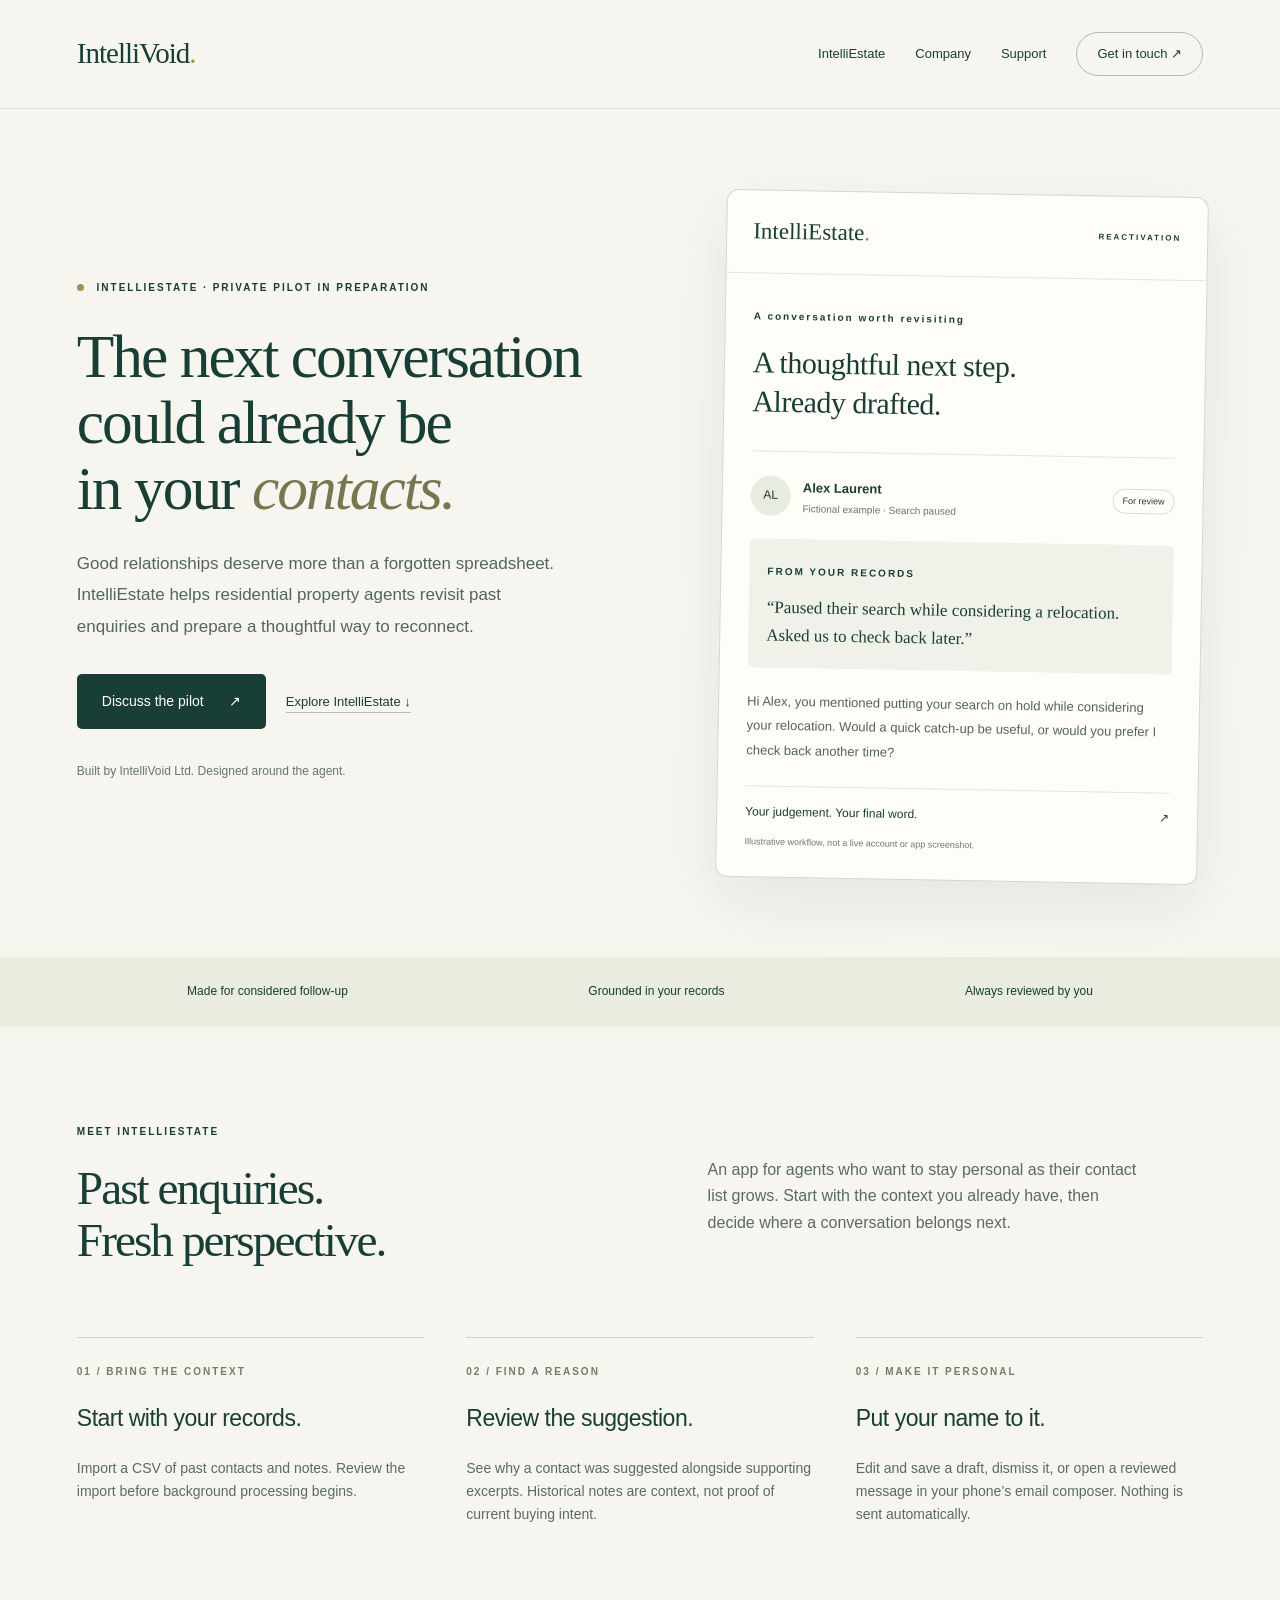
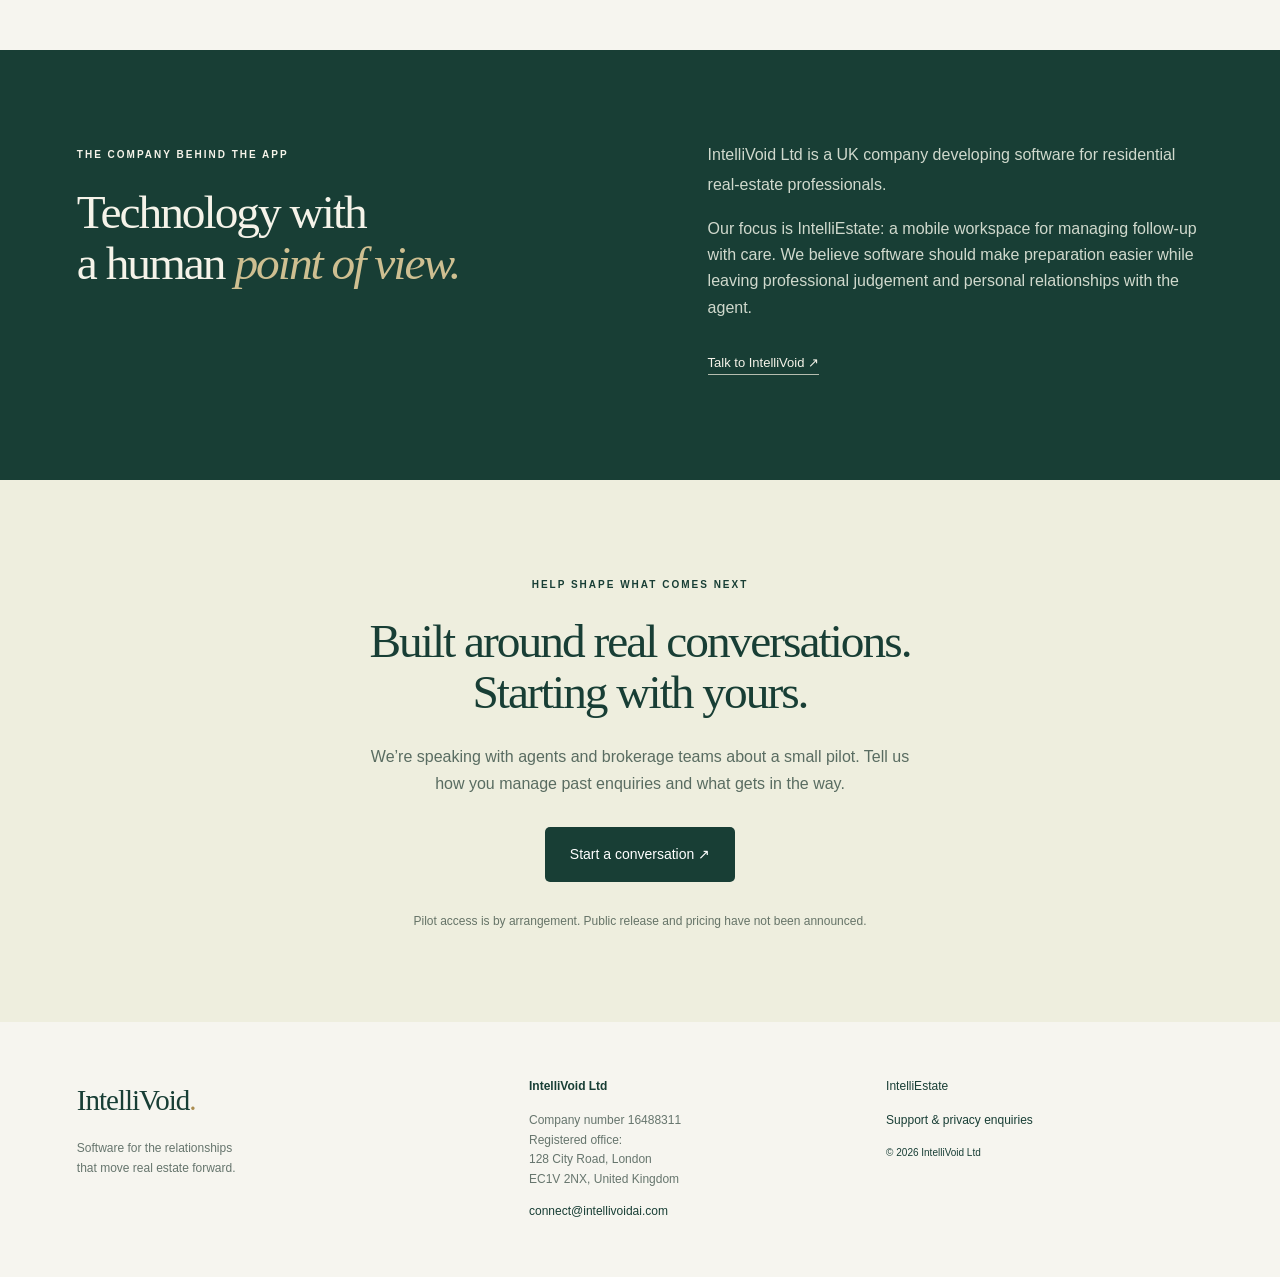
==== commit 690cb813: "Add verified company number and registered office" ====
--- a/index.html
+++ b/index.html
@@ -1 +1 @@
-<!doctype html><html lang="en"><head><meta charset="utf-8"><meta name="viewport" content="width=device-width,initial-scale=1"><meta name="description" content="IntelliVoid Ltd is developing IntelliEstate, a mobile app helping residential property agents revisit past enquiries and review thoughtful follow-up drafts."><meta name="theme-color" content="#173e34"><title>IntelliVoid | Thoughtful software for real estate</title><link rel="stylesheet" href="styles.css"></head><body><a class="skip" href="#main">Skip to content</a><header><a class="logo" href="index.html" aria-label="IntelliVoid home">IntelliVoid<span>.</span></a><nav aria-label="Main navigation"><a href="features.html">IntelliEstate</a><a href="index.html#company">Company</a><a href="support.html">Support</a><a class="nav-contact" href="mailto:connect@intellivoidai.com">Get in touch ↗</a></nav></header><main id="main"><section class="hero"><div class="hero-copy"><div class="eyebrow"><span class="dot"></span> INTELLIESTATE · PRIVATE PILOT IN PREPARATION</div><h1>The next conversation<br>could already be<br>in your <em>contacts.</em></h1><p class="lead">Good relationships deserve more than a forgotten spreadsheet. IntelliEstate helps residential property agents revisit past enquiries and prepare a thoughtful way to reconnect.</p><a class="button" href="mailto:connect@intellivoidai.com?subject=IntelliEstate%20pilot%20enquiry">Discuss the pilot <span>↗</span></a><a class="text-link" href="features.html">Explore IntelliEstate ↓</a><p class="caption">Built by IntelliVoid Ltd. Designed around the agent.</p></div><div class="product-card"><div class="product-top"><span>IntelliEstate<span class="gold">.</span></span><span class="small-label">REACTIVATION</span></div><div class="card-content"><span class="eyebrow">A conversation worth revisiting</span><h3>A thoughtful next step.<br>Already drafted.</h3><div class="contact"><div class="avatar">AL</div><div><strong>Alex Laurent</strong><small>Fictional example · Search paused</small></div><span class="pill">For review</span></div><div class="evidence"><span class="small-label">FROM YOUR RECORDS</span><p>“Paused their search while considering a relocation. Asked us to check back later.”</p></div><p class="message">Hi Alex, you mentioned putting your search on hold while considering your relocation. Would a quick catch-up be useful, or would you prefer I check back another time?</p><div class="review-label">Your judgement. Your final word. <span>↗</span></div><small class="example-note">Illustrative workflow, not a live account or app screenshot.</small></div></div></section><section class="principles"><span>Made for considered follow-up</span><span>Grounded in your records</span><span>Always reviewed by you</span></section><section class="section"><div class="section-heading"><div><span class="eyebrow">MEET INTELLIESTATE</span><h2>Past enquiries.<br>Fresh perspective.</h2></div><p>An app for agents who want to stay personal as their contact list grows. Start with the context you already have, then decide where a conversation belongs next.</p></div><div class="steps"><article><span class="number">01 / BRING THE CONTEXT</span><h3>Start with your records.</h3><p>Import a CSV of past contacts and notes. Review the import before background processing begins.</p></article><article><span class="number">02 / FIND A REASON</span><h3>Review the suggestion.</h3><p>See why a contact was suggested alongside supporting excerpts. Historical notes are context, not proof of current buying intent.</p></article><article><span class="number">03 / MAKE IT PERSONAL</span><h3>Put your name to it.</h3><p>Edit and save a draft, dismiss it, or open a reviewed message in your phone’s email composer. Nothing is sent automatically.</p></article></div></section><section class="company section" id="company"><div><span class="eyebrow">THE COMPANY BEHIND THE APP</span><h2>Technology with<br>a human <em>point of view.</em></h2></div><div><p class="lead">IntelliVoid Ltd is a UK company developing software for residential real-estate professionals.</p><p>Our focus is IntelliEstate: a mobile workspace for managing follow-up with care. We believe software should make preparation easier while leaving professional judgement and personal relationships with the agent.</p><a class="text-link" href="mailto:connect@intellivoidai.com">Talk to IntelliVoid ↗</a></div></section><section class="invitation section"><span class="eyebrow">HELP SHAPE WHAT COMES NEXT</span><h2>Built around real conversations.<br>Starting with yours.</h2><p>We’re speaking with agents and brokerage teams about a small pilot. Tell us how you manage past enquiries and what gets in the way.</p><a class="button" href="mailto:connect@intellivoidai.com?subject=IntelliEstate%20pilot%20enquiry">Start a conversation ↗</a><small>Pilot access is by arrangement. Public release and pricing have not been announced.</small></section></main><footer><div><a class="logo" href="index.html">IntelliVoid<span>.</span></a><p>Software for the relationships<br>that move real estate forward.</p></div><div><strong>IntelliVoid Ltd</strong><p>128 City Road, London<br>EC1V 2NX, United Kingdom</p><a href="mailto:connect@intellivoidai.com">connect@intellivoidai.com</a></div><div><a href="features.html">IntelliEstate</a><a href="support.html">Support & privacy enquiries</a><small>© 2026 IntelliVoid Ltd</small></div></footer></body></html>+<!doctype html><html lang="en"><head><meta charset="utf-8"><meta name="viewport" content="width=device-width,initial-scale=1"><meta name="description" content="IntelliVoid Ltd is developing IntelliEstate, a mobile app helping residential property agents revisit past enquiries and review thoughtful follow-up drafts."><meta name="theme-color" content="#173e34"><title>IntelliVoid | Thoughtful software for real estate</title><link rel="stylesheet" href="styles.css"></head><body><a class="skip" href="#main">Skip to content</a><header><a class="logo" href="index.html" aria-label="IntelliVoid home">IntelliVoid<span>.</span></a><nav aria-label="Main navigation"><a href="features.html">IntelliEstate</a><a href="index.html#company">Company</a><a href="support.html">Support</a><a class="nav-contact" href="mailto:connect@intellivoidai.com">Get in touch ↗</a></nav></header><main id="main"><section class="hero"><div class="hero-copy"><div class="eyebrow"><span class="dot"></span> INTELLIESTATE · PRIVATE PILOT IN PREPARATION</div><h1>The next conversation<br>could already be<br>in your <em>contacts.</em></h1><p class="lead">Good relationships deserve more than a forgotten spreadsheet. IntelliEstate helps residential property agents revisit past enquiries and prepare a thoughtful way to reconnect.</p><a class="button" href="mailto:connect@intellivoidai.com?subject=IntelliEstate%20pilot%20enquiry">Discuss the pilot <span>↗</span></a><a class="text-link" href="features.html">Explore IntelliEstate ↓</a><p class="caption">Built by IntelliVoid Ltd. Designed around the agent.</p></div><div class="product-card"><div class="product-top"><span>IntelliEstate<span class="gold">.</span></span><span class="small-label">REACTIVATION</span></div><div class="card-content"><span class="eyebrow">A conversation worth revisiting</span><h3>A thoughtful next step.<br>Already drafted.</h3><div class="contact"><div class="avatar">AL</div><div><strong>Alex Laurent</strong><small>Fictional example · Search paused</small></div><span class="pill">For review</span></div><div class="evidence"><span class="small-label">FROM YOUR RECORDS</span><p>“Paused their search while considering a relocation. Asked us to check back later.”</p></div><p class="message">Hi Alex, you mentioned putting your search on hold while considering your relocation. Would a quick catch-up be useful, or would you prefer I check back another time?</p><div class="review-label">Your judgement. Your final word. <span>↗</span></div><small class="example-note">Illustrative workflow, not a live account or app screenshot.</small></div></div></section><section class="principles"><span>Made for considered follow-up</span><span>Grounded in your records</span><span>Always reviewed by you</span></section><section class="section"><div class="section-heading"><div><span class="eyebrow">MEET INTELLIESTATE</span><h2>Past enquiries.<br>Fresh perspective.</h2></div><p>An app for agents who want to stay personal as their contact list grows. Start with the context you already have, then decide where a conversation belongs next.</p></div><div class="steps"><article><span class="number">01 / BRING THE CONTEXT</span><h3>Start with your records.</h3><p>Import a CSV of past contacts and notes. Review the import before background processing begins.</p></article><article><span class="number">02 / FIND A REASON</span><h3>Review the suggestion.</h3><p>See why a contact was suggested alongside supporting excerpts. Historical notes are context, not proof of current buying intent.</p></article><article><span class="number">03 / MAKE IT PERSONAL</span><h3>Put your name to it.</h3><p>Edit and save a draft, dismiss it, or open a reviewed message in your phone’s email composer. Nothing is sent automatically.</p></article></div></section><section class="company section" id="company"><div><span class="eyebrow">THE COMPANY BEHIND THE APP</span><h2>Technology with<br>a human <em>point of view.</em></h2></div><div><p class="lead">IntelliVoid Ltd is a UK company developing software for residential real-estate professionals.</p><p>Our focus is IntelliEstate: a mobile workspace for managing follow-up with care. We believe software should make preparation easier while leaving professional judgement and personal relationships with the agent.</p><a class="text-link" href="mailto:connect@intellivoidai.com">Talk to IntelliVoid ↗</a></div></section><section class="invitation section"><span class="eyebrow">HELP SHAPE WHAT COMES NEXT</span><h2>Built around real conversations.<br>Starting with yours.</h2><p>We’re speaking with agents and brokerage teams about a small pilot. Tell us how you manage past enquiries and what gets in the way.</p><a class="button" href="mailto:connect@intellivoidai.com?subject=IntelliEstate%20pilot%20enquiry">Start a conversation ↗</a><small>Pilot access is by arrangement. Public release and pricing have not been announced.</small></section></main><footer><div><a class="logo" href="index.html">IntelliVoid<span>.</span></a><p>Software for the relationships<br>that move real estate forward.</p></div><div><strong>IntelliVoid Ltd</strong><p>Company number 16488311<br>Registered office:<br>128 City Road, London<br>EC1V 2NX, United Kingdom</p><a href="mailto:connect@intellivoidai.com">connect@intellivoidai.com</a></div><div><a href="features.html">IntelliEstate</a><a href="support.html">Support & privacy enquiries</a><small>© 2026 IntelliVoid Ltd</small></div></footer></body></html>
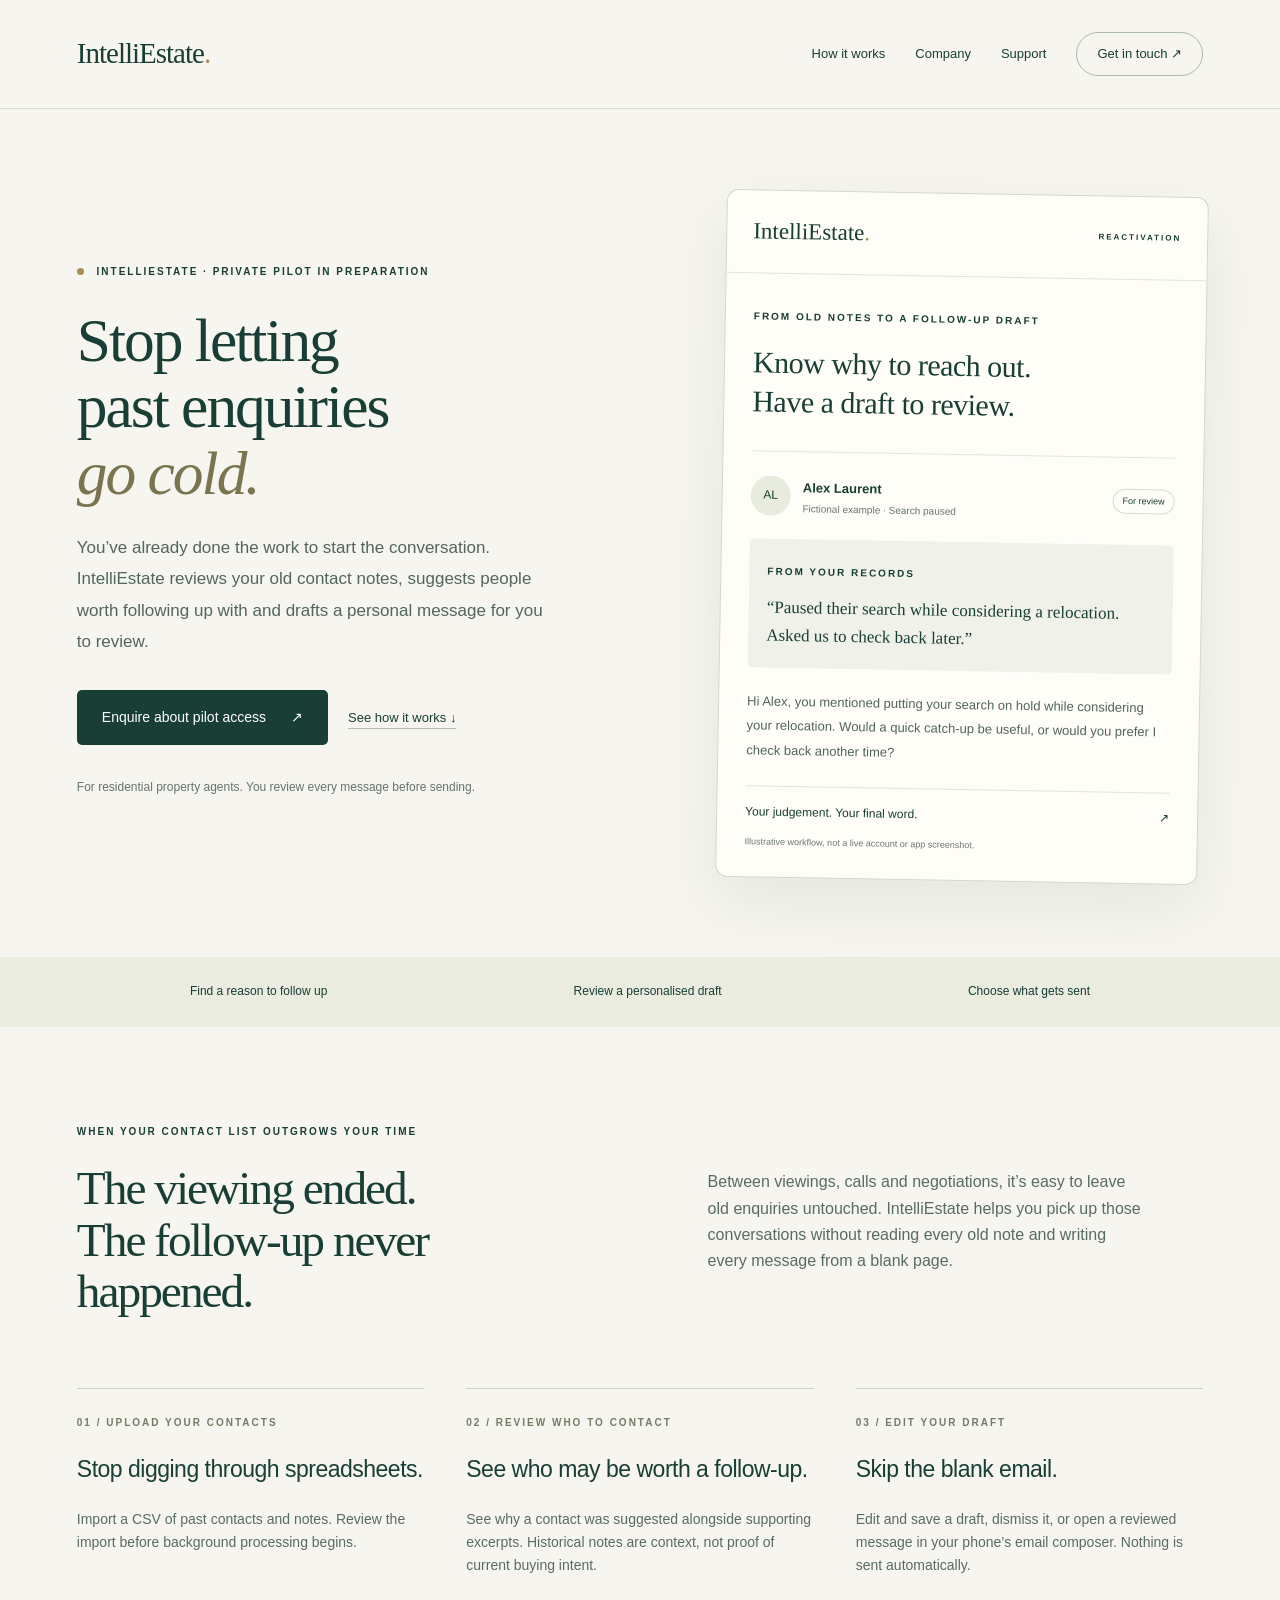
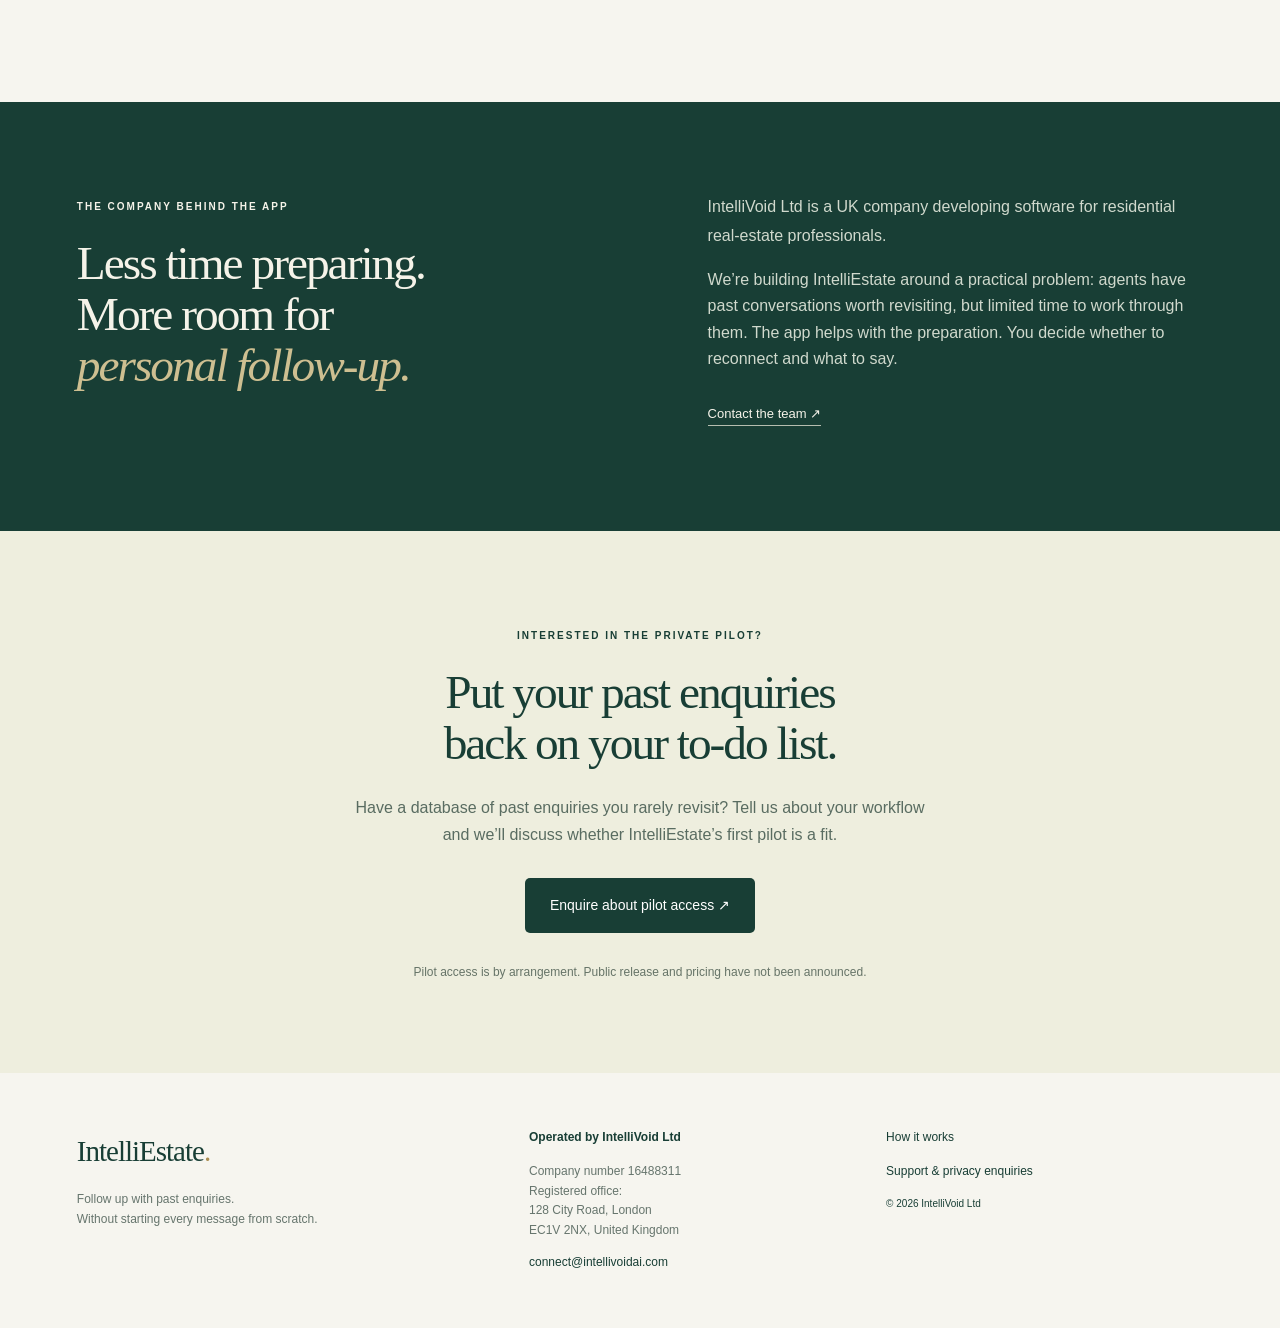
==== commit 06b60060: "Lead with agent follow-up pain points and IntelliEstate branding" ====
--- a/index.html
+++ b/index.html
@@ -1 +1 @@
-<!doctype html><html lang="en"><head><meta charset="utf-8"><meta name="viewport" content="width=device-width,initial-scale=1"><meta name="description" content="IntelliVoid Ltd is developing IntelliEstate, a mobile app helping residential property agents revisit past enquiries and review thoughtful follow-up drafts."><meta name="theme-color" content="#173e34"><title>IntelliVoid | Thoughtful software for real estate</title><link rel="stylesheet" href="styles.css"></head><body><a class="skip" href="#main">Skip to content</a><header><a class="logo" href="index.html" aria-label="IntelliVoid home">IntelliVoid<span>.</span></a><nav aria-label="Main navigation"><a href="features.html">IntelliEstate</a><a href="index.html#company">Company</a><a href="support.html">Support</a><a class="nav-contact" href="mailto:connect@intellivoidai.com">Get in touch ↗</a></nav></header><main id="main"><section class="hero"><div class="hero-copy"><div class="eyebrow"><span class="dot"></span> INTELLIESTATE · PRIVATE PILOT IN PREPARATION</div><h1>The next conversation<br>could already be<br>in your <em>contacts.</em></h1><p class="lead">Good relationships deserve more than a forgotten spreadsheet. IntelliEstate helps residential property agents revisit past enquiries and prepare a thoughtful way to reconnect.</p><a class="button" href="mailto:connect@intellivoidai.com?subject=IntelliEstate%20pilot%20enquiry">Discuss the pilot <span>↗</span></a><a class="text-link" href="features.html">Explore IntelliEstate ↓</a><p class="caption">Built by IntelliVoid Ltd. Designed around the agent.</p></div><div class="product-card"><div class="product-top"><span>IntelliEstate<span class="gold">.</span></span><span class="small-label">REACTIVATION</span></div><div class="card-content"><span class="eyebrow">A conversation worth revisiting</span><h3>A thoughtful next step.<br>Already drafted.</h3><div class="contact"><div class="avatar">AL</div><div><strong>Alex Laurent</strong><small>Fictional example · Search paused</small></div><span class="pill">For review</span></div><div class="evidence"><span class="small-label">FROM YOUR RECORDS</span><p>“Paused their search while considering a relocation. Asked us to check back later.”</p></div><p class="message">Hi Alex, you mentioned putting your search on hold while considering your relocation. Would a quick catch-up be useful, or would you prefer I check back another time?</p><div class="review-label">Your judgement. Your final word. <span>↗</span></div><small class="example-note">Illustrative workflow, not a live account or app screenshot.</small></div></div></section><section class="principles"><span>Made for considered follow-up</span><span>Grounded in your records</span><span>Always reviewed by you</span></section><section class="section"><div class="section-heading"><div><span class="eyebrow">MEET INTELLIESTATE</span><h2>Past enquiries.<br>Fresh perspective.</h2></div><p>An app for agents who want to stay personal as their contact list grows. Start with the context you already have, then decide where a conversation belongs next.</p></div><div class="steps"><article><span class="number">01 / BRING THE CONTEXT</span><h3>Start with your records.</h3><p>Import a CSV of past contacts and notes. Review the import before background processing begins.</p></article><article><span class="number">02 / FIND A REASON</span><h3>Review the suggestion.</h3><p>See why a contact was suggested alongside supporting excerpts. Historical notes are context, not proof of current buying intent.</p></article><article><span class="number">03 / MAKE IT PERSONAL</span><h3>Put your name to it.</h3><p>Edit and save a draft, dismiss it, or open a reviewed message in your phone’s email composer. Nothing is sent automatically.</p></article></div></section><section class="company section" id="company"><div><span class="eyebrow">THE COMPANY BEHIND THE APP</span><h2>Technology with<br>a human <em>point of view.</em></h2></div><div><p class="lead">IntelliVoid Ltd is a UK company developing software for residential real-estate professionals.</p><p>Our focus is IntelliEstate: a mobile workspace for managing follow-up with care. We believe software should make preparation easier while leaving professional judgement and personal relationships with the agent.</p><a class="text-link" href="mailto:connect@intellivoidai.com">Talk to IntelliVoid ↗</a></div></section><section class="invitation section"><span class="eyebrow">HELP SHAPE WHAT COMES NEXT</span><h2>Built around real conversations.<br>Starting with yours.</h2><p>We’re speaking with agents and brokerage teams about a small pilot. Tell us how you manage past enquiries and what gets in the way.</p><a class="button" href="mailto:connect@intellivoidai.com?subject=IntelliEstate%20pilot%20enquiry">Start a conversation ↗</a><small>Pilot access is by arrangement. Public release and pricing have not been announced.</small></section></main><footer><div><a class="logo" href="index.html">IntelliVoid<span>.</span></a><p>Software for the relationships<br>that move real estate forward.</p></div><div><strong>IntelliVoid Ltd</strong><p>Company number 16488311<br>Registered office:<br>128 City Road, London<br>EC1V 2NX, United Kingdom</p><a href="mailto:connect@intellivoidai.com">connect@intellivoidai.com</a></div><div><a href="features.html">IntelliEstate</a><a href="support.html">Support & privacy enquiries</a><small>© 2026 IntelliVoid Ltd</small></div></footer></body></html>+<!doctype html><html lang="en"><head><meta charset="utf-8"><meta name="viewport" content="width=device-width,initial-scale=1"><meta name="description" content="Review past property enquiries and prepare personalised follow-ups with IntelliEstate. Import your contacts, see suggested reasons to reconnect and edit AI-generated drafts."><meta name="theme-color" content="#173e34"><title>IntelliEstate | Stop letting past enquiries go cold</title><link rel="stylesheet" href="styles.css"></head><body><a class="skip" href="#main">Skip to content</a><header><a class="logo" href="index.html" aria-label="IntelliEstate home">IntelliEstate<span>.</span></a><nav aria-label="Main navigation"><a href="features.html">How it works</a><a href="index.html#company">Company</a><a href="support.html">Support</a><a class="nav-contact" href="mailto:connect@intellivoidai.com">Get in touch ↗</a></nav></header><main id="main"><section class="hero"><div class="hero-copy"><div class="eyebrow"><span class="dot"></span> INTELLIESTATE · PRIVATE PILOT IN PREPARATION</div><h1>Stop letting<br>past enquiries<br><em>go cold.</em></h1><p class="lead">You’ve already done the work to start the conversation. IntelliEstate reviews your old contact notes, suggests people worth following up with and drafts a personal message for you to review.</p><a class="button" href="mailto:connect@intellivoidai.com?subject=IntelliEstate%20pilot%20enquiry">Enquire about pilot access <span>↗</span></a><a class="text-link" href="features.html">See how it works ↓</a><p class="caption">For residential property agents. You review every message before sending.</p></div><div class="product-card"><div class="product-top"><span>IntelliEstate<span class="gold">.</span></span><span class="small-label">REACTIVATION</span></div><div class="card-content"><span class="eyebrow">FROM OLD NOTES TO A FOLLOW-UP DRAFT</span><h3>Know why to reach out.<br>Have a draft to review.</h3><div class="contact"><div class="avatar">AL</div><div><strong>Alex Laurent</strong><small>Fictional example · Search paused</small></div><span class="pill">For review</span></div><div class="evidence"><span class="small-label">FROM YOUR RECORDS</span><p>“Paused their search while considering a relocation. Asked us to check back later.”</p></div><p class="message">Hi Alex, you mentioned putting your search on hold while considering your relocation. Would a quick catch-up be useful, or would you prefer I check back another time?</p><div class="review-label">Your judgement. Your final word. <span>↗</span></div><small class="example-note">Illustrative workflow, not a live account or app screenshot.</small></div></div></section><section class="principles"><span>Find a reason to follow up</span><span>Review a personalised draft</span><span>Choose what gets sent</span></section><section class="section"><div class="section-heading"><div><span class="eyebrow">WHEN YOUR CONTACT LIST OUTGROWS YOUR TIME</span><h2>The viewing ended.<br>The follow-up never happened.</h2></div><p>Between viewings, calls and negotiations, it’s easy to leave old enquiries untouched. IntelliEstate helps you pick up those conversations without reading every old note and writing every message from a blank page.</p></div><div class="steps"><article><span class="number">01 / UPLOAD YOUR CONTACTS</span><h3>Stop digging through spreadsheets.</h3><p>Import a CSV of past contacts and notes. Review the import before background processing begins.</p></article><article><span class="number">02 / REVIEW WHO TO CONTACT</span><h3>See who may be worth a follow-up.</h3><p>See why a contact was suggested alongside supporting excerpts. Historical notes are context, not proof of current buying intent.</p></article><article><span class="number">03 / EDIT YOUR DRAFT</span><h3>Skip the blank email.</h3><p>Edit and save a draft, dismiss it, or open a reviewed message in your phone’s email composer. Nothing is sent automatically.</p></article></div></section><section class="company section" id="company"><div><span class="eyebrow">THE COMPANY BEHIND THE APP</span><h2>Less time preparing.<br>More room for<br><em>personal follow-up.</em></h2></div><div><p class="lead">IntelliVoid Ltd is a UK company developing software for residential real-estate professionals.</p><p>We’re building IntelliEstate around a practical problem: agents have past conversations worth revisiting, but limited time to work through them. The app helps with the preparation. You decide whether to reconnect and what to say.</p><a class="text-link" href="mailto:connect@intellivoidai.com">Contact the team ↗</a></div></section><section class="invitation section"><span class="eyebrow">INTERESTED IN THE PRIVATE PILOT?</span><h2>Put your past enquiries<br>back on your to-do list.</h2><p>Have a database of past enquiries you rarely revisit? Tell us about your workflow and we’ll discuss whether IntelliEstate’s first pilot is a fit.</p><a class="button" href="mailto:connect@intellivoidai.com?subject=IntelliEstate%20pilot%20enquiry">Enquire about pilot access ↗</a><small>Pilot access is by arrangement. Public release and pricing have not been announced.</small></section></main><footer><div><a class="logo" href="index.html">IntelliEstate<span>.</span></a><p>Follow up with past enquiries.<br>Without starting every message from scratch.</p></div><div><strong>Operated by IntelliVoid Ltd</strong><p>Company number 16488311<br>Registered office:<br>128 City Road, London<br>EC1V 2NX, United Kingdom</p><a href="mailto:connect@intellivoidai.com">connect@intellivoidai.com</a></div><div><a href="features.html">How it works</a><a href="support.html">Support & privacy enquiries</a><small>© 2026 IntelliVoid Ltd</small></div></footer></body></html>
